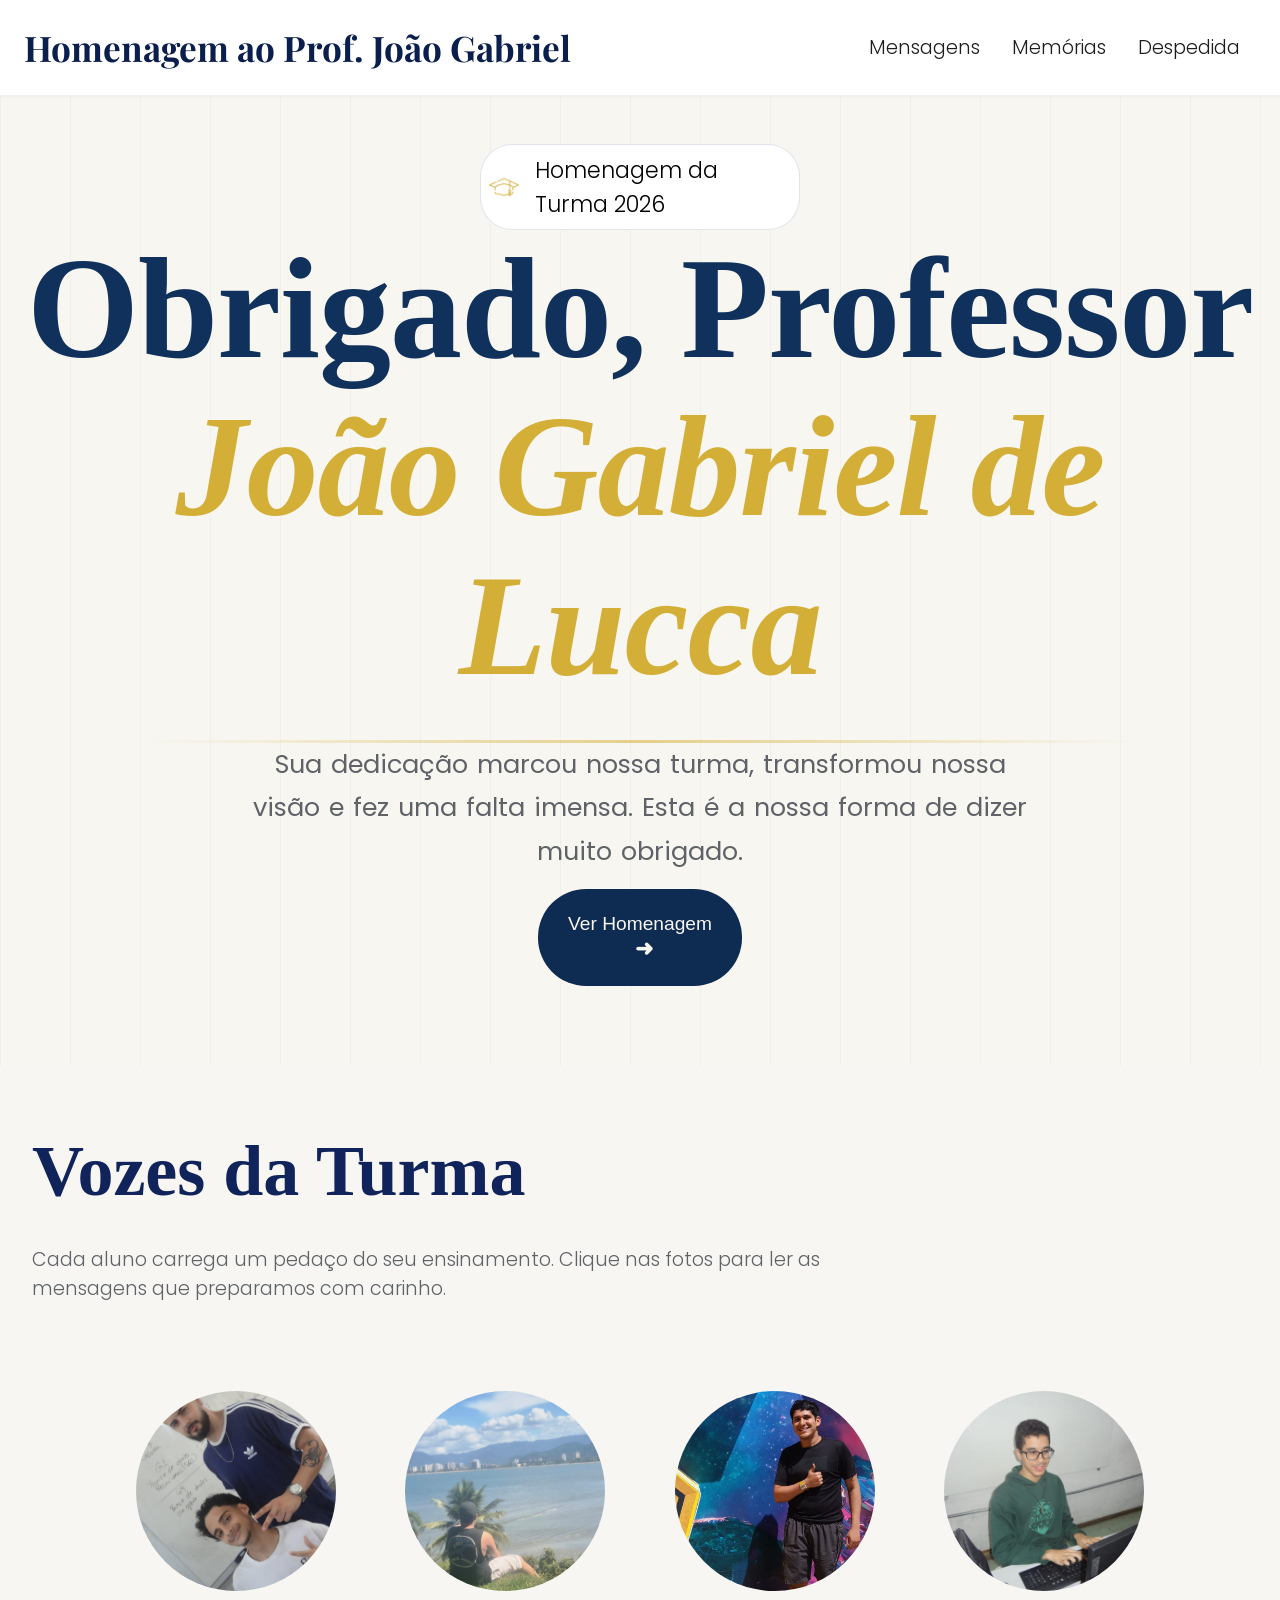
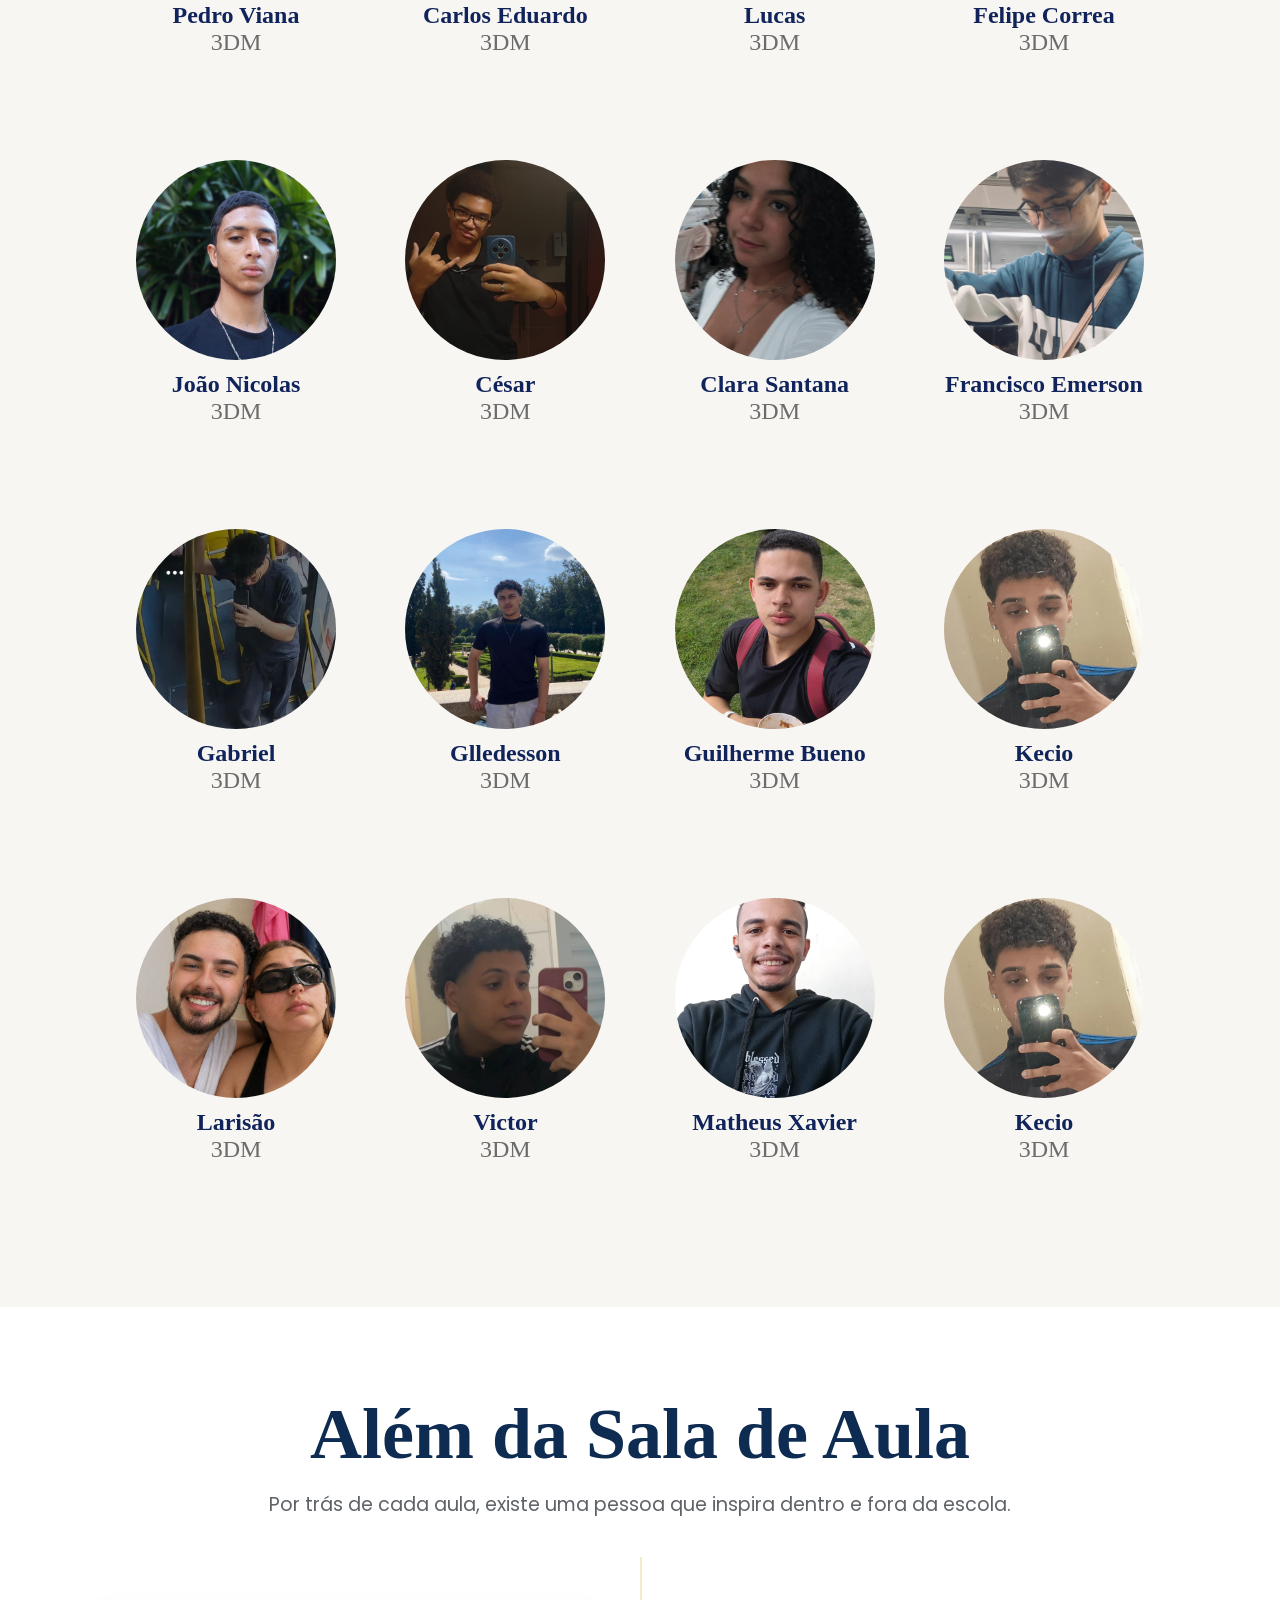
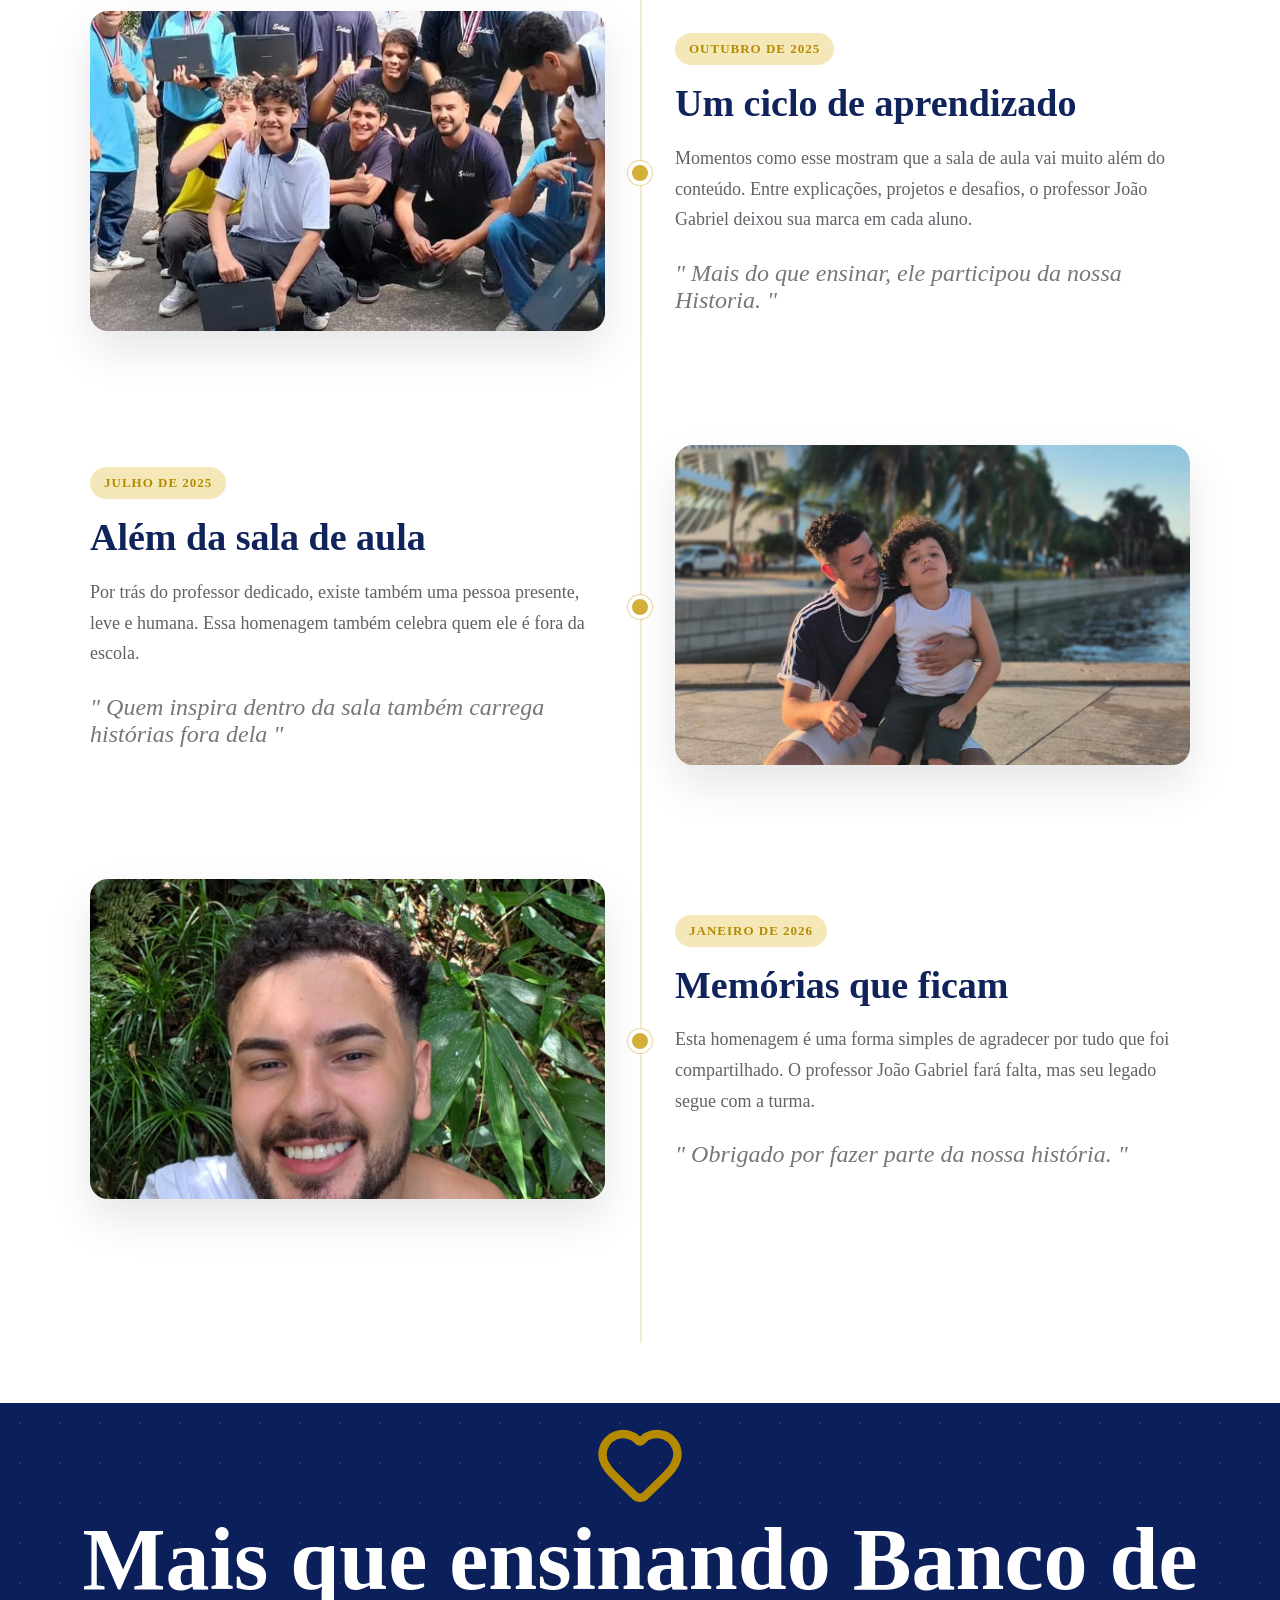
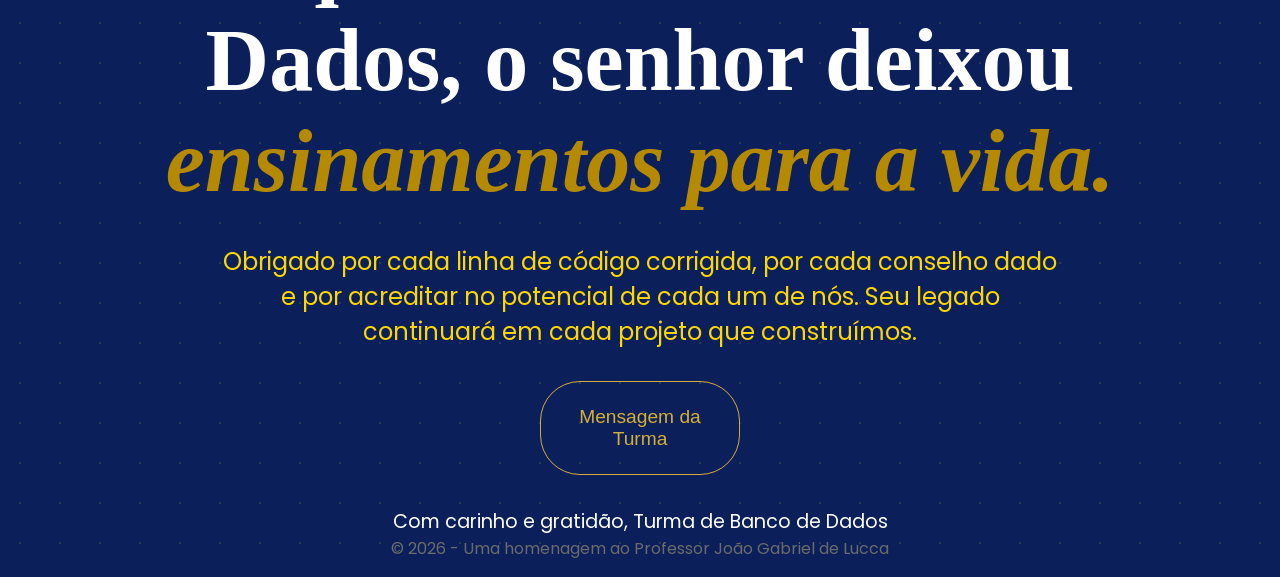
==== index.html @ 922ed7aa "move para raiz" ====
<!doctype html>
<html lang="pt-br">
  <head>
    <meta charset="UTF-8" />
    <meta name="viewport" content="width=device-width, initial-scale=1.0" />
    <title>homenagem</title>
    <head>
      <link rel="preconnect" href="https://fonts.googleapis.com" />
      <link rel="preconnect" href="https://fonts.gstatic.com" crossorigin />

      <link
        href="https://fonts.googleapis.com/css2?family=Playfair+Display:wght@400;700&family=Poppins:wght@300;400;500;700&display=swap"
        rel="stylesheet"
      />
      <link rel="icon" type="image/x-icon" href="img/Flamengo-RJ_(BRA).png" />
    </head>
    <link rel="stylesheet" href="style.css" />
  </head>
  <body>
    <header>
      <div class="flex">
        <div><h1>Homenagem ao Prof. João Gabriel</h1></div>
        <div class="as">
          <a id="btnMensagem" class="a1" href="#mensagem">Mensagens </a><a class="a2" href="#memorias">Memórias</a
          ><a class="a3" href="#despedida">Despedida</a>
        </div>
      </div>
    </header>
    <main>
      <section class="parte1">
        <div class="comeco">
          <img src="img/chapeu.png" alt="" />
          <h1>Homenagem da Turma 2026</h1>
        </div>
        <h1 class="titulo">
          Obrigado, Professor <br /><span>
            João Gabriel de <br />
            Lucca</span
          >
        </h1>
        <div class="linha"></div>
        <h2 class="subtitulo">
          Sua dedicação marcou nossa turma, transformou nossa <br />
          visão e fez uma falta imensa. Esta é a nossa forma de dizer <br />
          muito obrigado.
        </h2>
        <a class="a" href="#despedida"><button  class="btnparte1">Ver Homenagem <span>➜</span></button></a>
      </section >
      <section id="mensagem" class="parte2">
        <h1  class="titulo2">Vozes da Turma</h1>
        <p class="subtitulo2">
          Cada aluno carrega um pedaço do seu ensinamento. Clique nas fotos para
          ler as <br />
          mensagens que preparamos com carinho.
        </p>
        <div id="pessoas">
          <div  class="alunos">
            <div class="aluno">
              <button data-action="pessoa1" id="btn1" class="btn1"><img src="img/pedro viana.jpg" alt="" /></button>
              <h1>Pedro Viana</h1>
              <p>3DM</p>
            </div>
            <div class="aluno">
              <button data-action="pessoa2" class="btn2"><img src="img/carlos.jpg" alt="" /></button>
              <h1>Carlos Eduardo</h1>
              <p>3DM</p>
            </div>
            <div class="aluno">
              <button data-action="pessoa3" class="btn3"><img src="img/lucas.jpg" alt="" /></button>
              <h1>Lucas</h1>
              <p>3DM</p>
            </div>
            <div class="aluno">
              <button data-action="pessoa4" class="btn4"><img src="img/Felipe .jpg" alt="" /></button>
              <h1>Felipe Correa</h1>
              <p>3DM</p>
            </div>
          </div>
          <div class="alunos">
            <div class="aluno">
              <button data-action="pessoa5" class="btn1"><img src="img/João nicolas.jpg" alt="" /></button>
              <h1>João Nicolas</h1>
              <p>3DM</p>
            </div>
            <div class="aluno">
              <button data-action="pessoa6" class="btn2"><img src="img/Cezar.jpg" alt="" /></button>
              <h1>César</h1>
              <p>3DM</p>
            </div>
            <div class="aluno">
              <button data-action="pessoa7" class="btn3"><img src="img/clara .jpg" alt="" /></button>
              <h1>Clara Santana</h1>
              <p>3DM</p>
            </div>
            <div class="aluno">
              <button data-action="pessoa8" class="btn4"><img src="img/Emerson (2).jpg" alt="" /></button>
              <h1>Francisco Emerson</h1>
              <p>3DM</p>
            </div>
          </div>
          <div class="alunos">
            <div class="aluno">
              <button data-action="pessoa9" class="btn1"><img src="img/Gabriel .jpg" alt="" /></button>
              <h1>Gabriel</h1>
              <p>3DM</p>
            </div>
            <div class="aluno">
              <button data-action="pessoa10" class="btn2"><img src="img/glledesson.jpg" alt="" /></button>
              <h1>Glledesson</h1>
              <p>3DM</p>
            </div>
            <div class="aluno">
              <button data-action="pessoa11" class="btn3"><img src="img/gui.jpg" alt="" /></button>
              <h1>Guilherme Bueno</h1>
              <p>3DM</p>
            </div>
            <div class="aluno">
              <button data-action="pessoa12" class="btn4"><img src="img/kecio.jpg" alt="" /></button>
              <h1>Kecio</h1>
              <p>3DM</p>
            </div>
          </div>
          <div class="alunos">
            <div class="aluno">
              <button data-action="pessoa13" class="btn1"><img src="img/larisão .jpg" alt="" /></button>
              <h1>Larisão</h1>
              <p>3DM</p>
            </div>
            <div class="aluno">
              <button data-action="pessoa14" class="btn2"><img src="img/Victor hugo.jpg" alt="" /></button>
              <h1>Victor</h1>
              <p>3DM</p>
            </div>
            <div class="aluno">
              <button data-action="pessoa15" class="btn3"><img src="img/xavier.jpg" alt="" /></button>
              <h1>Matheus Xavier</h1>
              <p>3DM</p>
            </div>
            <div class="aluno">
              <button data-action="pessoa16" class="btn4"><img src="img/kecio.jpg" alt="" /></button>
              <h1>Kecio</h1>
              <p>3DM</p>
            </div>
          </div>
        </div>
          
      </section>
      <section class="parte3">
        <h1 id="memorias" class="titulo3">Além da Sala de Aula</h1>
        <h2 class="subtitulo3">
          Por trás de cada aula, existe uma pessoa que inspira dentro e fora da
          escola.
        </h2>
        <div class="tempo">
          <div><img src="img/j1.jpg" alt="" /></div>
          <div>
            <p class="t1">OUTUBRO DE 2025</p>
            <h1 class="t2">Um ciclo de aprendizado</h1>
            <h2 class="t3">
              Momentos como esse mostram que a sala de aula vai muito além do conteúdo. Entre explicações, projetos e desafios, o professor João Gabriel deixou sua marca em cada aluno.
            </h2>
            <h3 class="t4">
              " Mais do que ensinar, ele participou da nossa Historia. "
            </h3>
          </div>
        </div>
        <div class="tempo">
          <div>
            <p class="t1">JULHO DE 2025</p>
            <h1 class="t2">Além da sala de aula</h1>
            <h2 class="t3">
              Por trás do professor dedicado, existe também uma pessoa presente, leve e humana. Essa homenagem também celebra quem ele é fora da escola.
            </h2>
            <h3 class="t4">
              " Quem inspira dentro da sala também carrega histórias fora dela "
            </h3>
          </div>
          <div><img src="img/j5.jpg" alt="" /></div>
        </div>
        <div class="tempo">
          <div><img src="img/j3.jpg" alt="" /></div>
          <div>
            <p class="t1">JANEIRO DE 2026</p>
            <h1 class="t2">Memórias que ficam</h1>
            <h2 class="t3">
              Esta homenagem é uma forma simples de agradecer por tudo que foi compartilhado. O professor João Gabriel fará falta, mas seu legado segue com a turma.
            </h2>
            <h3 class="t4">
              " Obrigado por fazer parte da nossa história. "
            </h3>
          </div>
        </div>
      </section>
      <section id="despedida" class="parte4">
        <svg xmlns="http://www.w3.org/2000/svg" width="90px" height="90px" viewBox="0 0 24 24" fill="none" stroke="#b58a00" stroke-width="2.25" stroke-linecap="round" stroke-linejoin="round" class="coração"><path d="M2 9.5a5.5 5.5 0 0 1 9.591-3.676.56.56 0 0 0 .818 0A5.49 5.49 0 0 1 22 9.5c0 2.29-1.5 4-3 5.5l-5.492 5.313a2 2 0 0 1-3 .019L5 15c-1.5-1.5-3-3.2-3-5.5"/></svg>
        <h1 class="titulo4">
          Mais que ensinando Banco de <br> Dados, o senhor deixou <br>
          <span>ensinamentos para a vida.</span>
        </h1>
        <h2 class="subtitulo4">
          Obrigado por cada linha de código corrigida, por cada conselho dado <br> e
          por acreditar no potencial de cada um de nós. Seu legado <br> continuará em
          cada projeto que construímos.
        </h2>
        <button class="btnfim" onclick="mostrarMensagem()">Mensagem da Turma</button>
        <p class="pu">Com carinho e gratidão, Turma de Banco de Dados</p>
        <p class="pd">© 2026 - Uma homenagem ao Professor João Gabriel de Lucca</p>

      </section>
    </main>

    <div id="modal-overlay" class="modal-hidden">
      <div id="modal-content">
        <div>
        <img id="imgAluno" src="" alt="">
        </div>
        <div>
        <button id="btn-fechar">X</button>
        <h2 id="modal-nome" class="nomeal">Nome do Aluno</h2>
        <p id="modal-desc" class="descriçãoal">Descrição do aluno aparece aqui...</p>
        </div>
      </div>
    </div>
    <div class="conteinerMensagem modal-hidden" id="conteinerMensagem">
      <div class="mensagemImg">
        <img class="professoresT" src="img/professores.jpg" alt="">
      </div>
      <div id="terminal" class="terminal">
        <button id="btnFecharT">X</button>
        <p id="textoTerminal"></p>
      </div>
    </div>
    <script src="script.js"></script>
  </body>
</html>
---- style.css ----
html {
  scroll-behavior: smooth;
}

* {
  padding: 0;
  margin: 0;
  box-sizing: border-box;
}

#mensagem {
  scroll-margin-top: 50px;
}
#memorias {
  scroll-margin-top: 125px;
}
#despedida {
  scroll-margin-top: 90px;
}
.flex {
  display: flex;
  justify-content: space-between;
  padding: 1.5rem;
  background: #fff;
  border-bottom: 1px solid rgba(0, 0, 0, 0.05);
  box-shadow: 0 1px 3px rgba(0, 0, 0, 0.03);
  position: fixed;
  width: 100%;
  z-index: 1000;
}
main {
  padding-top: 5rem;
}
.flex h1 {
  font-size: 2.2rem;
  font-family: "Playfair Display", serif;
  color: #0b1f4d;
  font-weight: 700;
}
.flex a {
  text-decoration: none;
  font-size: 1.2rem;
  font-family: "Poppins", sans-serif;
  margin: auto 1rem;
  color: #1c1c1c;
  font-weight: 350;
  transition: all 0.3s ease-in-out;
}
.as {
  display: flex;
}
.a1,
.a2,
.a3 {
  transition: all 0.2s ease-in-out;
}
.a1:hover,
.a2:hover,
.a3:hover {
  color: #d4af37;
}
.comeco {
  width: 25%;
  display: flex;
  border: 1px solid rgba(16, 35, 91, 0.12);
  border-radius: 2rem;
  justify-content: center;
  align-items: center;
  gap: 1rem;
  padding: 0.5rem;
  margin: auto;
  background-color: #fff;
}
.comeco h1 {
  font-family: "Poppins", sans-serif;
  font-weight: 300;
  font-size: 1.4rem;
}
.comeco img {
  height: 30px;
}
.titulo {
  font-size: 9rem;
  text-align: center;
  color: #10315b;
  font-weight: 700;
  line-height: 1.1;
  letter-spacing: -1px;
}
.titulo span {
  font-style: italic;
  color: #d4af37;
}
.linha {
  width: 78%;
  height: 2.5px;
  background: linear-gradient(
    to right,
    transparent,
    rgba(212, 175, 55, 0.55),
    transparent
  );
  margin: 35px auto 0 auto;
}
.parte1 {
  padding: 4rem 0;
  background-color: #f8f6f1;
  background-image: repeating-linear-gradient(
    to right,
    rgba(16, 35, 91, 0.03) 0px,
    rgba(16, 35, 91, 0.03) 1px,
    transparent 1px,
    transparent 70px
  );
}
.subtitulo {
  text-align: center;
  font-family: "Poppins", sans-serif;
  color: #5f6368;
  font-size: 1.6rem;
  line-height: 1.7;
  word-spacing: 2px;
  font-weight: 400;
}
.btnparte1 {
  display: block;
  margin: 1rem auto;
  padding: 1.5rem;
  width: 16%;

  background: #0e2b51;
  color: #f8f6f1;
  font-size: 1.2rem;

  border: none;
  border-radius: 3rem;
  cursor: pointer;

  position: relative;
  overflow: hidden;

  transition: color 0.35s ease;
  z-index: 1;
}

.btnparte1::before {
  content: "";
  position: absolute;
  left: 0;
  bottom: 0;
  width: 100%;
  height: 0%;
  background: #d4af37;
  transition: height 0.35s ease;
  z-index: -1;
}
.btnparte1 span {
  display: inline-block;
  margin-left: 8px;
  font-size: 1.4rem;
  font-weight: 900;
  transition: transform 0.35s ease;
}
.btnparte1:hover::before {
  height: 100%;
}

.btnparte1:hover {
  color: #0b1f4d;
}

.btnparte1:hover span {
  transform: translateX(6px);
}
.parte2 {
  padding: 4rem 2rem;
  background-color: #f7f6f2;
}
.titulo2 {
  font-size: 4.5rem;
  color: #10235b;
}
.subtitulo2 {
  font-family: "Poppins", sans-serif;
  color: #5f6368;
  font-size: 1.2rem;
  margin: 2rem 0;
  font-weight: 300;
}
.alunos {
  justify-content: space-between;
  display: flex;
  margin: 4rem 2rem;
  padding: 1rem 4rem;
}
.btn1,
.btn2,
.btn3,
.btn4 {
  padding: 0.5rem;
  cursor: pointer;
  border: none;
  background-color: transparent;
  transition: all 0.3s ease-in-out;
  border-radius: 50%;
}
.alunos img {
  width: 200px;
  height: 200px;
  border-radius: 50%;
  object-fit: cover;
  transition: all 0.3s ease-in-out;
}
.aluno h1 {
  color: #10235b;
  text-align: center;
}
.aluno p {
  color: #6b6b6b;
  font-size: 1.5rem;
  text-align: center;
}
.btn1:hover img,
.btn2:hover img,
.btn3:hover img,
.btn4:hover img {
  border: #d4af37 4px solid;
  transform: rotate(15deg) scale(1.05);
}
.parte3 {
  padding: 90px 40px;
  background: #fff;
}

.titulo3 {
  text-align: center;
  font-size: 4.5rem;
  line-height: 1.05;
  color: #0e2b51;
}
.subtitulo3 {
  font-family: "Poppins", sans-serif;
  text-align: center;
  color: #5f6368;
  font-size: 1.2rem;
  font-weight: 400;
  line-height: 1.7;
  white-space: 2px;
  margin: 1rem 0rem 6rem 0;
}

.subtitulo3 {
  margin-bottom: 90px;
}

.tempo {
  max-width: 1100px;
  margin: 0 auto 110px;
  display: grid;
  grid-template-columns: 1fr 1fr;
  gap: 70px;
  align-items: center;
  position: relative;
}

.tempo::before {
  content: "";
  position: absolute;
  left: 50%;
  top: 50%;
  transform: translate(-50%, -50%);
  width: 16px;
  height: 16px;
  background: #d4af37;
  border: 4px solid #fff;
  border-radius: 50%;
  box-shadow: 0 0 0 1px rgba(212, 175, 55, 0.5);
}

.parte3 {
  position: relative;
}

.parte3::before {
  content: "";
  position: absolute;
  top: 250px;
  bottom: 60px;
  left: 50%;
  width: 2px;
  background: rgba(212, 175, 55, 0.25);
}

.tempo img {
  width: 100%;
  height: 320px;
  object-fit: cover;
  border-radius: 18px;
  box-shadow: 0 20px 45px rgba(0, 0, 0, 0.1);
}

.t1 {
  display: inline-block;
  padding: 8px 14px;
  border-radius: 999px;
  background: #f5e8b8;
  color: #b58a00;
  font-size: 13px;
  letter-spacing: 1px;
  font-weight: 700;
}

.t2 {
  color: #10235b;
  font-size: 38px;
  line-height: 1.1;
  margin: 18px 0;
}

.t3 {
  color: #5f6368;
  font-size: 18px;
  line-height: 1.7;
  font-weight: 400;
}

.t4 {
  color: #777;
  font-size: 24px;
  font-style: italic;
  font-weight: 400;
  margin-top: 25px;
}
.coração {
  display: block;
  margin: auto;
  background: none;
  background-color: transparent;
}
.titulo4 {
  text-align: center;
  font-size: 5.5rem;
  color: white;
  margin-bottom: 2rem;
}
.titulo4 span {
  color: #b58a00;
  font-style: italic;
}
.subtitulo4 {
  font-family: "Poppins", sans-serif;
  text-align: center;
  font-weight: 400;
  color:#FFD700;
}
#modal-overlay {
  position: fixed;
  top: 0;
  left: 0;
  width: 100%;
  height: 100%;
  background: rgba(0, 0, 0, 0.7);
  display: flex;
  justify-content: center;
  align-items: center;
  z-index: 1000;
}
#modal-content {
  background: white;
  border-radius: 30px;
  width: 75%;
  height: 55%;
  animation: surgir 0.5s ease;
  display: flex;
  position: relative;
}
@keyframes surgir {
  from {
    opacity: 0;
    transform: scale(0.8);
  }
  to {
    opacity: 1;
    transform: scale(1);
  }
}
.modal-hidden {
  display: none !important;
}
.a {
  text-decoration: none;
}

#imgAluno {
  border-radius: 1rem 0rem 0rem 1rem;

  height: 100%;
}

.nomeal {
  font-size: 2rem;
  margin: 1rem 3rem;
  text-align: center;
  font-family: "Playfair Display", serif;
  color: #0b0b3b;
}
.descriçãoal {
  line-height: 1.7;
  letter-spacing: 0.2px;
  font-family: "Poppins", sans-serif;
  text-align: center;
  margin: 0 1rem;
  font-size: 1rem;
  color: #1f1f1f;
}
#btn-fechar {
  background: transparent;
  border: none;
  font-size: 30px;

  position: absolute;
  color: black;
  top: 10px;
  right: 15px;
  cursor: pointer;
}

.conteinerMensagem {
  position: fixed;
  inset: 0;
  background: rgba(0, 0, 0, 0.75);
  display: flex;
  justify-content: center;
  align-items: center;
  gap: 24px;
  z-index: 10001;
  padding: 40px;
}

.mensagemImg {
  width: 28%;
  max-width: 380px;
  height: 75vh;
  border-radius: 18px;
  overflow: hidden;
  box-shadow: 0 25px 60px rgba(0, 0, 0, 0.35);
}

.professoresT {
  width: 100%;
  height: 100%;
  object-fit: cover;
}

.terminal {
  background: #111;
  color: #00ff88;
  padding: 24px;
  width: 72%;
  margin: 25px;
  border-radius: 14px;
  font-family: "Courier New", monospace;
  text-align: left;

  min-height: 260px;
  max-height: 85vh;

  white-space: pre-wrap;
  line-height: 1.5;
  font-size: 16px;
  box-shadow: 0 0 25px rgba(0, 255, 136, 0.15);
  border: 1px solid rgba(0, 255, 136, 0.2);
  overflow: hidden;
}
#textoTerminal {
  white-space: pre;
  display: block;
}
#btnFecharT {
  position: absolute;
  top: 16px;
  right: 18px;
  background: transparent;
  color: white;
  border: none;
  font-size: 26px;
  cursor: pointer;
}
.parte4 {
  background-color: #0b1f5a;
  background-image: radial-gradient(
    rgba(212, 175, 55, 0.18) 1px,
    transparent 1px
  );
  background-size: 40px 40px;
  height: 100%;
  /* troquei height: 100vh por 100% para a despedida não ficar com espaço sobrando la embaixo se der algum problema com ela depois aqui esta o aviso */
  padding: 1rem;
}
.btnfim {
  display: block;
  margin: 2rem auto;
  width: 16%;
  padding: 1.5rem;
  font-size: 1.2rem;
  border: #d4af37 1px solid;
  border-radius: 2.5rem;
  background-color: transparent;
  color: #d4af37;
  transition: all 0.3s ease;
}
.btnfim:hover {
  color: #10315b;
  background-color: #b58a00;
}
.pu {
  text-align: center;
  font-family: "Poppins", sans-serif;
  color: white;
  font-size: 1.2rem;
}
.pd {
  font-size: 1rem;
  font-family: "Poppins", sans-serif;
  text-align: center;
  color: #6b6b6b;
}
/* Media Queries para Responsividade */

@media (max-width: 1200px) {
  .titulo {
    font-size: 7rem;
  }
  .btnparte1, .btnfim {
    width: 25%;
  }
  .comeco {
    width: 40%;
  }
}

@media (max-width: 992px) {
  .flex {
    flex-direction: column;
    align-items: center;
    gap: 1rem;
    padding: 1rem;
  }
  .flex h1 {
    font-size: 1.8rem;
    text-align: center;
  }
  main {
    padding-top: 8rem;
  }
  .titulo {
    font-size: 5rem;
  }
  .subtitulo {
    font-size: 1.3rem;
    padding: 0 1rem;
  }
  .subtitulo br {
    display: none;
  }
  .btnparte1, .btnfim {
    width: 40%;
  }
  .alunos {
    flex-wrap: wrap;
    justify-content: center;
    gap: 2rem;
    padding: 1rem;
  }
  .aluno {
    width: 45%;
  }
  .tempo {
    grid-template-columns: 1fr;
    gap: 30px;
    text-align: center;
  }
  .tempo:nth-child(even) {
    direction: ltr;
  }
  .parte3::before, .tempo::before {
    display: none;
  }
  .titulo4 {
    font-size: 3.5rem;
  }
  .titulo4 br, .subtitulo4 br {
    display: none;
  }
  #modal-content {
    flex-direction: column;
    width: 90%;
    height: auto;
    max-height: 90vh;
    overflow-y: auto;
  }
  #imgAluno {
    width: 100%;
    height: 250px;
    border-radius: 1rem 1rem 0 0;
  }
  .conteinerMensagem {
    flex-direction: column;
    padding: 10px;
    overflow-y: auto;
  }
  .mensagemImg {
    width: 100%;
    height: auto;
    max-height: 300px;
    flex-shrink: 0;
  }
  .professoresT {
    width: 100%;
    height: 100%;
    object-fit: contain;
    background: #000;
  }
  .terminal {
    width: 100%;
    margin: 10px 0;
    min-height: auto;
    height: auto;
    font-size: 13px;
    padding: 15px;
    flex-grow: 0;
    white-space: pre-wrap;
    word-break: break-word;
    overflow: visible;
  }
  #textoTerminal {
    white-space: pre-wrap;
    word-break: break-word;
  }
}

@media (max-width: 600px) {
 .btnfim{
      display: none;
   }
   
  .titulo {
    font-size: 3.5rem;
  }
  .comeco {
    width: 90%;
    margin-bottom: 1rem;
  }
  .comeco h1 {
    font-size: 1.1rem;
  }
  .titulo2, .titulo3 {
    font-size: 3rem;
  }
  .aluno {
    width: 100%;
  }
  .btnparte1, .btnfim {
    width: 70%;
  }
  .subtitulo4 {
    font-size: 1.2rem;
   
  }
  #modal-content{
    display: flex !important;
    flex-direction: column !important;
    width: 90vw !important;
    max-width: 330px !important;
    height: auto !important;
    max-height: 85vh !important;
    overflow-y: auto !important;
    border-radius: 18px !important;
  }

  #imgAluno{
    width: 100% !important;
    height: 220px !important;
    object-fit: cover !important;
    object-position: center top !important;
    border-radius: 18px 18px 0 0 !important;
    display: block !important;
  }

  #modal-nome,
  #modal-desc{
    text-align: center !important;
  }
  .titulo4 {
    font-size: 2.5rem;
  }
  .as a {
    font-size: 1rem;
    margin: 0 0.5rem;
  }
}
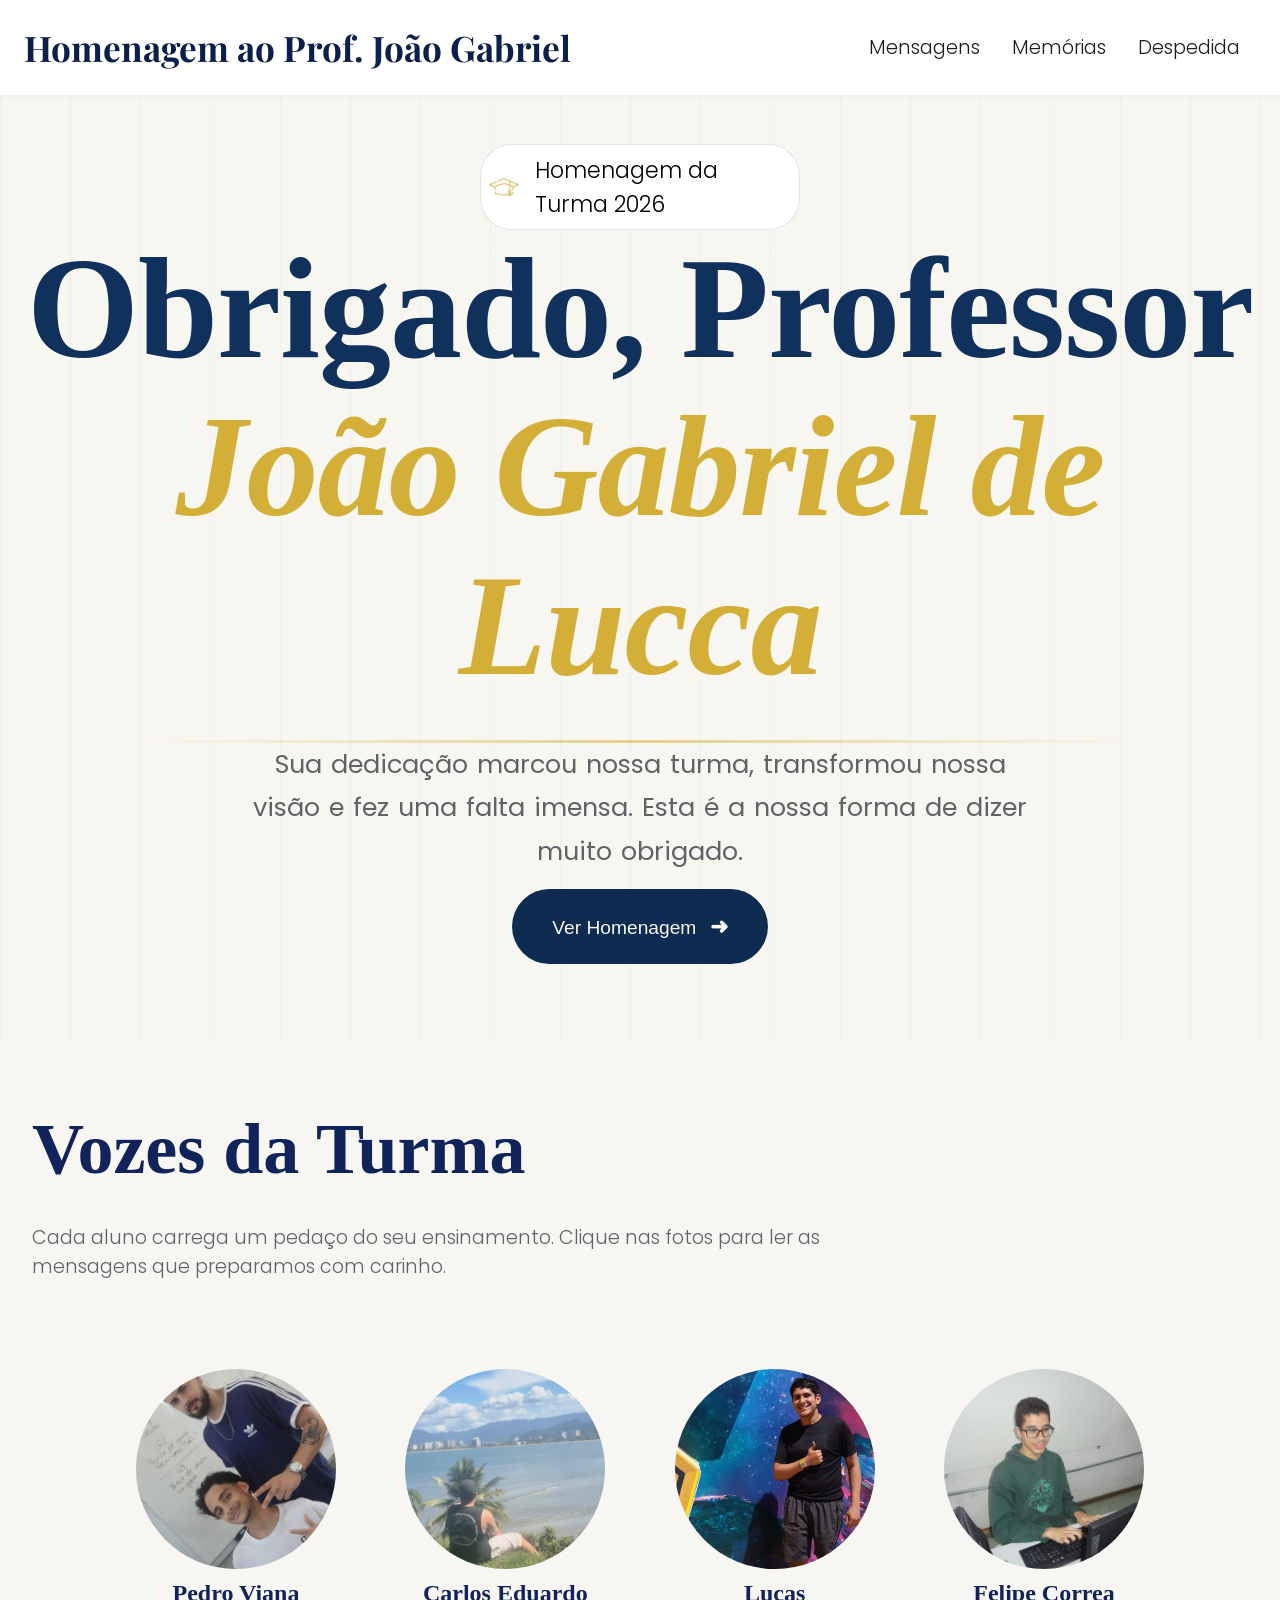
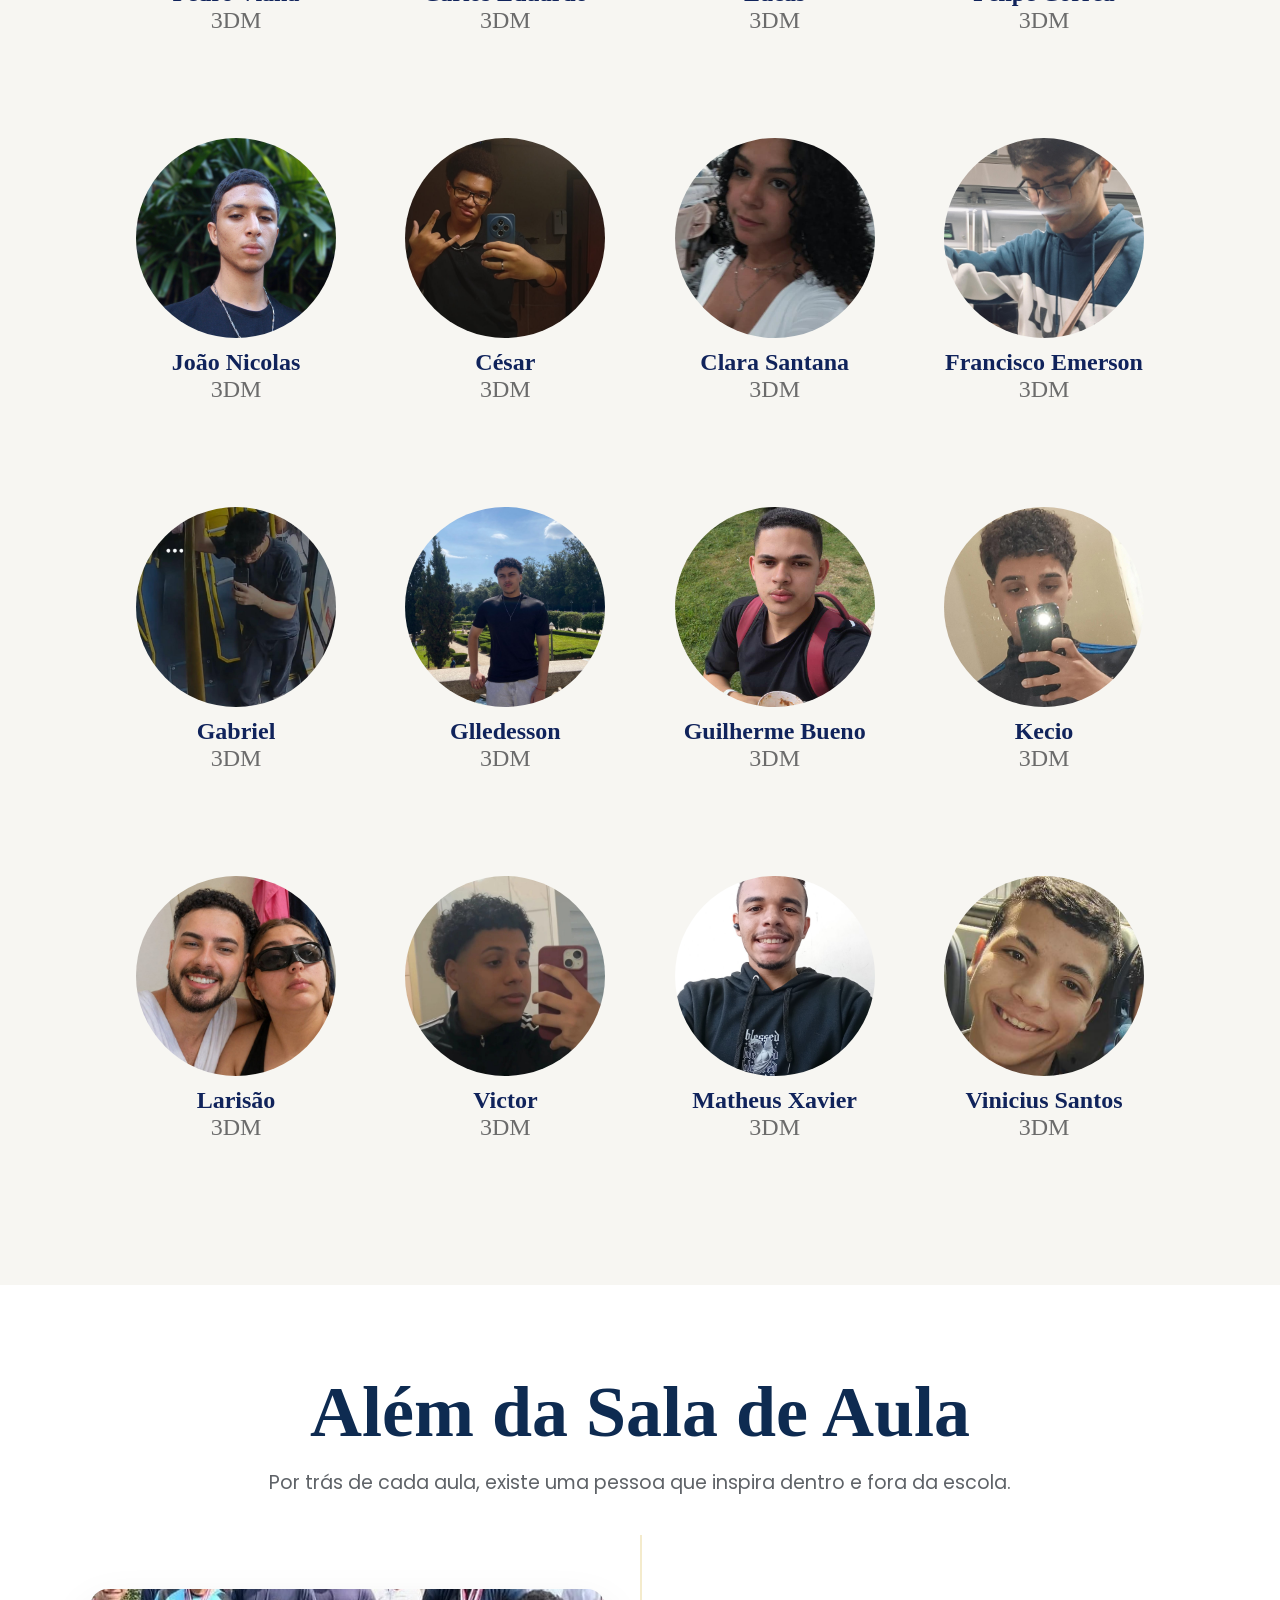
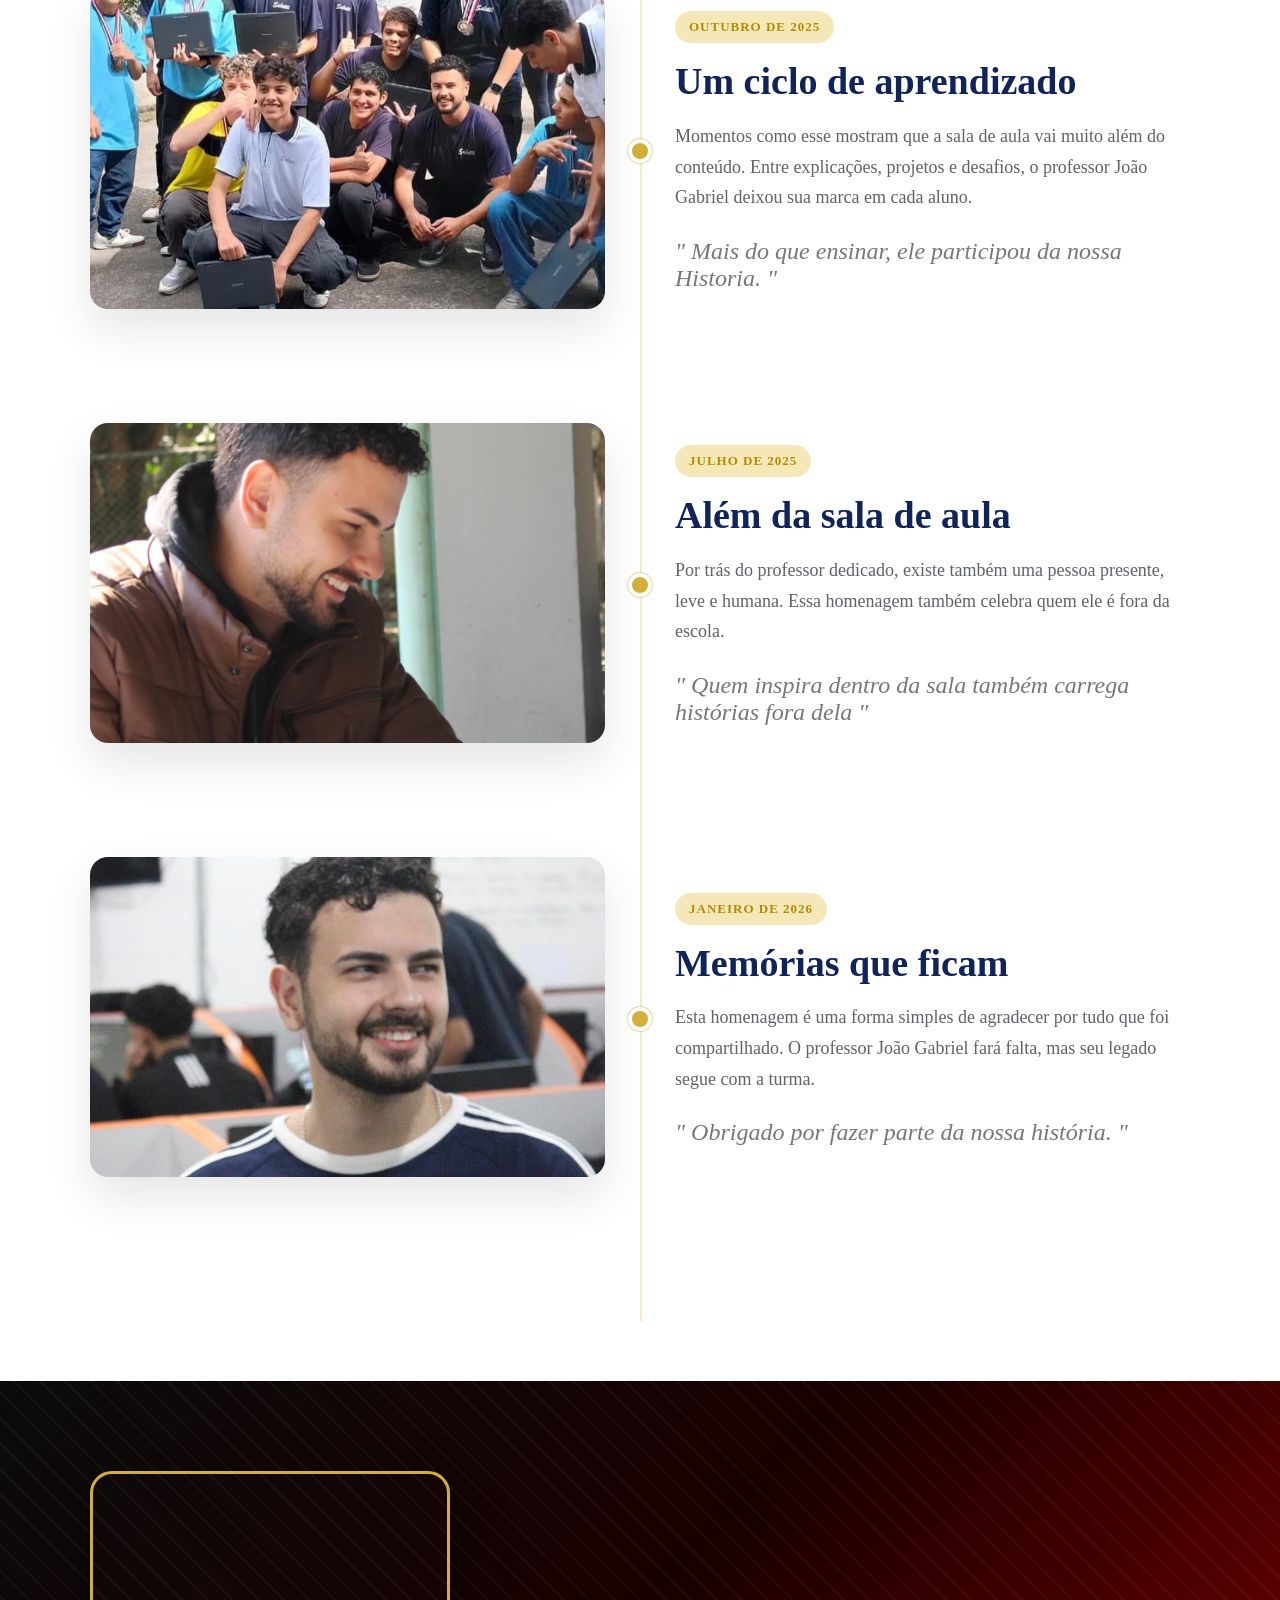
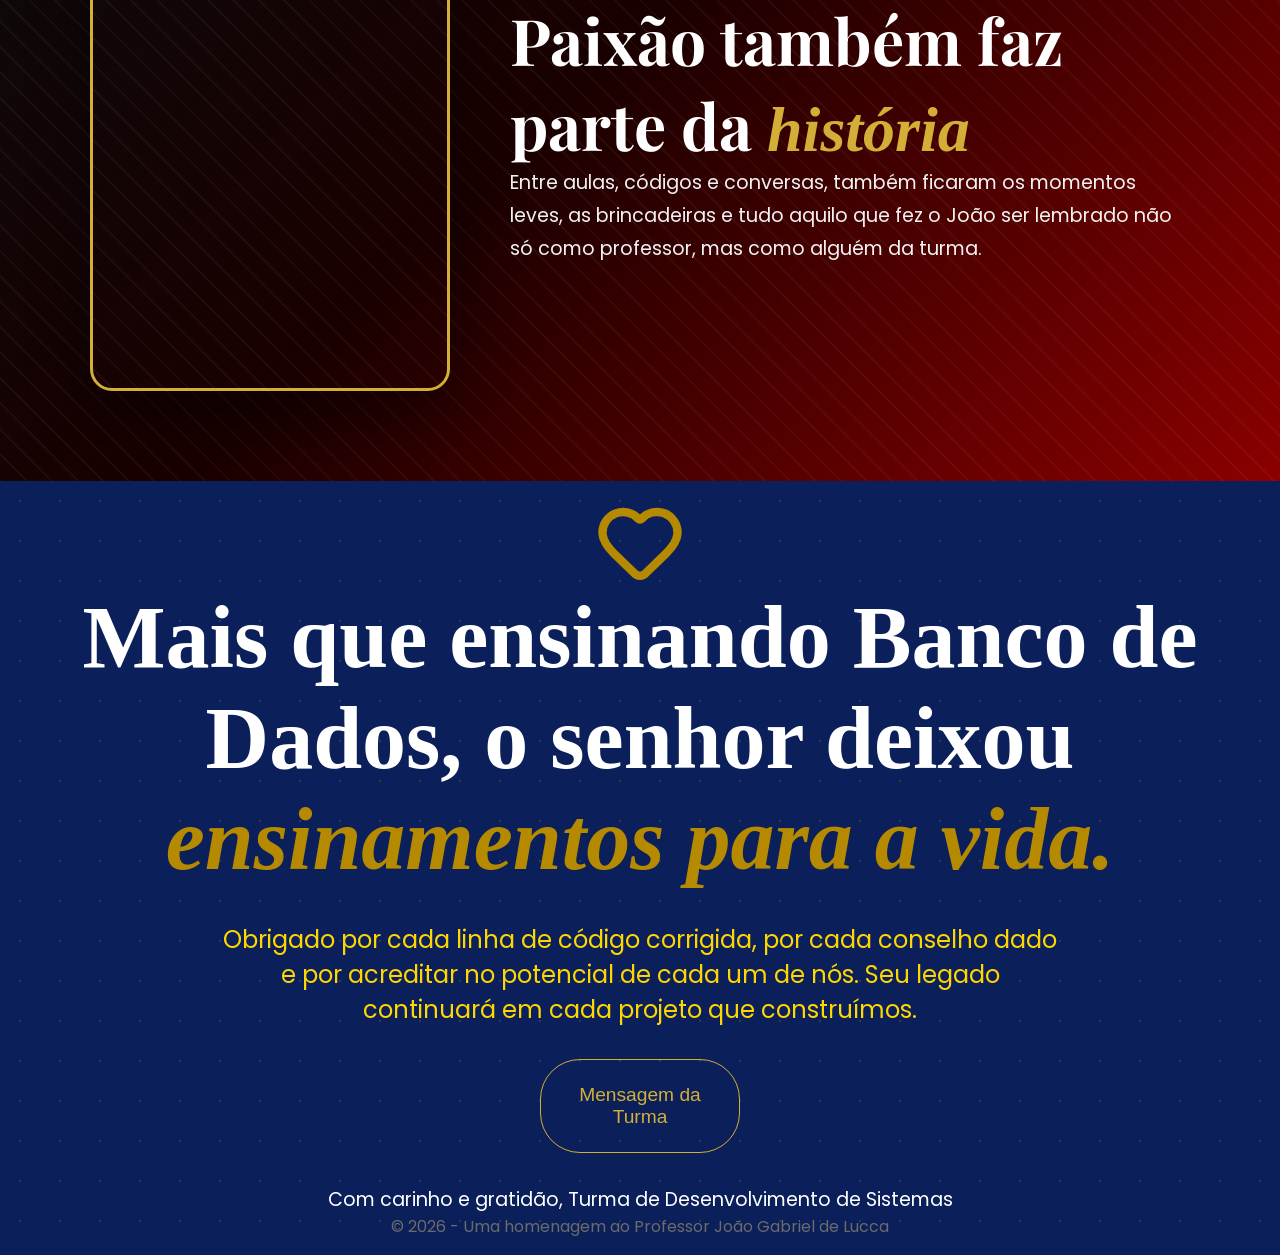
==== commit bd655f39: "atualizei e adicionei uma secão nova" ====
--- a/index.html
+++ b/index.html
@@ -21,7 +21,8 @@
       <div class="flex">
         <div><h1>Homenagem ao Prof. João Gabriel</h1></div>
         <div class="as">
-          <a id="btnMensagem" class="a1" href="#mensagem">Mensagens </a><a class="a2" href="#memorias">Memórias</a
+          <a id="btnMensagem" class="a1" href="#mensagem">Mensagens </a
+          ><a class="a2" href="#memorias">Memórias</a
           ><a class="a3" href="#despedida">Despedida</a>
         </div>
       </div>
@@ -44,106 +45,139 @@
           visão e fez uma falta imensa. Esta é a nossa forma de dizer <br />
           muito obrigado.
         </h2>
-        <a class="a" href="#despedida"><button  class="btnparte1">Ver Homenagem <span>➜</span></button></a>
-      </section >
+        <a class="a" href="#despedida"
+          ><button class="btnparte1">Ver Homenagem <span>➜</span></button></a
+        >
+      </section>
       <section id="mensagem" class="parte2">
-        <h1  class="titulo2">Vozes da Turma</h1>
+        <h1 class="titulo2">Vozes da Turma</h1>
         <p class="subtitulo2">
           Cada aluno carrega um pedaço do seu ensinamento. Clique nas fotos para
           ler as <br />
           mensagens que preparamos com carinho.
         </p>
         <div id="pessoas">
-          <div  class="alunos">
-            <div class="aluno">
-              <button data-action="pessoa1" id="btn1" class="btn1"><img src="img/pedro viana.jpg" alt="" /></button>
+          <div class="alunos">
+            <div class="aluno">
+              <button data-action="pessoa1" id="btn1" class="btn1">
+                <img src="img/pedro viana.jpg" alt="" />
+              </button>
               <h1>Pedro Viana</h1>
               <p>3DM</p>
             </div>
             <div class="aluno">
-              <button data-action="pessoa2" class="btn2"><img src="img/carlos.jpg" alt="" /></button>
+              <button data-action="pessoa2" class="btn2">
+                <img src="img/carlos.jpg" alt="" />
+              </button>
               <h1>Carlos Eduardo</h1>
               <p>3DM</p>
             </div>
             <div class="aluno">
-              <button data-action="pessoa3" class="btn3"><img src="img/lucas.jpg" alt="" /></button>
+              <button data-action="pessoa3" class="btn3">
+                <img src="img/lucas.jpg" alt="" />
+              </button>
               <h1>Lucas</h1>
               <p>3DM</p>
             </div>
             <div class="aluno">
-              <button data-action="pessoa4" class="btn4"><img src="img/Felipe .jpg" alt="" /></button>
+              <button data-action="pessoa4" class="btn4">
+                <img src="img/Felipe .jpg" alt="" />
+              </button>
               <h1>Felipe Correa</h1>
               <p>3DM</p>
             </div>
           </div>
           <div class="alunos">
             <div class="aluno">
-              <button data-action="pessoa5" class="btn1"><img src="img/João nicolas.jpg" alt="" /></button>
+              <button data-action="pessoa5" class="btn1">
+                <img src="img/João nicolas.jpg" alt="" />
+              </button>
               <h1>João Nicolas</h1>
               <p>3DM</p>
             </div>
             <div class="aluno">
-              <button data-action="pessoa6" class="btn2"><img src="img/Cezar.jpg" alt="" /></button>
+              <button data-action="pessoa6" class="btn2">
+                <img src="img/Cezar.jpg" alt="" />
+              </button>
               <h1>César</h1>
               <p>3DM</p>
             </div>
             <div class="aluno">
-              <button data-action="pessoa7" class="btn3"><img src="img/clara .jpg" alt="" /></button>
+              <button data-action="pessoa7" class="btn3">
+                <img src="img/clara .jpg" alt="" />
+              </button>
               <h1>Clara Santana</h1>
               <p>3DM</p>
             </div>
             <div class="aluno">
-              <button data-action="pessoa8" class="btn4"><img src="img/Emerson (2).jpg" alt="" /></button>
+              <button data-action="pessoa8" class="btn4">
+                <img src="img/Emerson (2).jpg" alt="" />
+              </button>
               <h1>Francisco Emerson</h1>
               <p>3DM</p>
             </div>
           </div>
           <div class="alunos">
             <div class="aluno">
-              <button data-action="pessoa9" class="btn1"><img src="img/Gabriel .jpg" alt="" /></button>
+              <button data-action="pessoa9" class="btn1">
+                <img src="img/Gabriel .jpg" alt="" />
+              </button>
               <h1>Gabriel</h1>
               <p>3DM</p>
             </div>
             <div class="aluno">
-              <button data-action="pessoa10" class="btn2"><img src="img/glledesson.jpg" alt="" /></button>
+              <button data-action="pessoa10" class="btn2">
+                <img src="img/glledesson.jpg" alt="" />
+              </button>
               <h1>Glledesson</h1>
               <p>3DM</p>
             </div>
             <div class="aluno">
-              <button data-action="pessoa11" class="btn3"><img src="img/gui.jpg" alt="" /></button>
+              <button data-action="pessoa11" class="btn3">
+                <img src="img/gui.jpg" alt="" />
+              </button>
               <h1>Guilherme Bueno</h1>
               <p>3DM</p>
             </div>
             <div class="aluno">
-              <button data-action="pessoa12" class="btn4"><img src="img/kecio.jpg" alt="" /></button>
+              <button data-action="pessoa12" class="btn4">
+                <img src="img/kecio.jpg" alt="" />
+              </button>
               <h1>Kecio</h1>
               <p>3DM</p>
             </div>
           </div>
           <div class="alunos">
             <div class="aluno">
-              <button data-action="pessoa13" class="btn1"><img src="img/larisão .jpg" alt="" /></button>
+              <button data-action="pessoa13" class="btn1">
+                <img src="img/larisão .jpg" alt="" />
+              </button>
               <h1>Larisão</h1>
               <p>3DM</p>
             </div>
             <div class="aluno">
-              <button data-action="pessoa14" class="btn2"><img src="img/Victor hugo.jpg" alt="" /></button>
+              <button data-action="pessoa14" class="btn2">
+                <img src="img/Victor hugo.jpg" alt="" />
+              </button>
               <h1>Victor</h1>
               <p>3DM</p>
             </div>
             <div class="aluno">
-              <button data-action="pessoa15" class="btn3"><img src="img/xavier.jpg" alt="" /></button>
+              <button data-action="pessoa15" class="btn3">
+                <img src="img/xavier.jpg" alt="" />
+              </button>
               <h1>Matheus Xavier</h1>
               <p>3DM</p>
             </div>
             <div class="aluno">
-              <button data-action="pessoa16" class="btn4"><img src="img/kecio.jpg" alt="" /></button>
-              <h1>Kecio</h1>
-              <p>3DM</p>
-            </div>
-          </div>
-        </div>
-          
+              <button data-action="pessoa16" class="btn4">
+                <img src="img/vini3.jpeg" alt="" />
+              </button>
+              <h1>Vinicius Santos</h1>
+              <p>3DM</p>
+            </div>
+          </div>
+        </div>
       </section>
       <section class="parte3">
         <h1 id="memorias" class="titulo3">Além da Sala de Aula</h1>
@@ -157,7 +191,9 @@
             <p class="t1">OUTUBRO DE 2025</p>
             <h1 class="t2">Um ciclo de aprendizado</h1>
             <h2 class="t3">
-              Momentos como esse mostram que a sala de aula vai muito além do conteúdo. Entre explicações, projetos e desafios, o professor João Gabriel deixou sua marca em cada aluno.
+              Momentos como esse mostram que a sala de aula vai muito além do
+              conteúdo. Entre explicações, projetos e desafios, o professor João
+              Gabriel deixou sua marca em cada aluno.
             </h2>
             <h3 class="t4">
               " Mais do que ensinar, ele participou da nossa Historia. "
@@ -165,65 +201,107 @@
           </div>
         </div>
         <div class="tempo">
+          <div><img src="img/João 1.jpg" alt="" /></div>
           <div>
             <p class="t1">JULHO DE 2025</p>
             <h1 class="t2">Além da sala de aula</h1>
             <h2 class="t3">
-              Por trás do professor dedicado, existe também uma pessoa presente, leve e humana. Essa homenagem também celebra quem ele é fora da escola.
+              Por trás do professor dedicado, existe também uma pessoa presente,
+              leve e humana. Essa homenagem também celebra quem ele é fora da
+              escola.
             </h2>
             <h3 class="t4">
               " Quem inspira dentro da sala também carrega histórias fora dela "
             </h3>
           </div>
-          <div><img src="img/j5.jpg" alt="" /></div>
         </div>
         <div class="tempo">
-          <div><img src="img/j3.jpg" alt="" /></div>
+          <div><img src="img/João  (3).jpg" alt="" /></div>
           <div>
             <p class="t1">JANEIRO DE 2026</p>
             <h1 class="t2">Memórias que ficam</h1>
             <h2 class="t3">
-              Esta homenagem é uma forma simples de agradecer por tudo que foi compartilhado. O professor João Gabriel fará falta, mas seu legado segue com a turma.
+              Esta homenagem é uma forma simples de agradecer por tudo que foi
+              compartilhado. O professor João Gabriel fará falta, mas seu legado
+              segue com a turma.
             </h2>
-            <h3 class="t4">
-              " Obrigado por fazer parte da nossa história. "
-            </h3>
+            <h3 class="t4">" Obrigado por fazer parte da nossa história. "</h3>
           </div>
         </div>
       </section>
+      <section class="fla-section">
+  <div class="fla-content">
+    <video autoplay muted loop playsinline class="fla-video">
+      <source src="img/Vídeo de João .mp4" type="video/mp4">
+    </video>
+
+    <div class="fla-texto">
+      <h2>Paixão também faz parte da <span>história</span></h2>
+      <p>
+        Entre aulas, códigos e conversas, também ficaram os momentos leves,
+        as brincadeiras e tudo aquilo que fez o João ser lembrado não só como
+        professor, mas como alguém da turma.
+      </p>
+    </div>
+  </div>
+</section>
       <section id="despedida" class="parte4">
-        <svg xmlns="http://www.w3.org/2000/svg" width="90px" height="90px" viewBox="0 0 24 24" fill="none" stroke="#b58a00" stroke-width="2.25" stroke-linecap="round" stroke-linejoin="round" class="coração"><path d="M2 9.5a5.5 5.5 0 0 1 9.591-3.676.56.56 0 0 0 .818 0A5.49 5.49 0 0 1 22 9.5c0 2.29-1.5 4-3 5.5l-5.492 5.313a2 2 0 0 1-3 .019L5 15c-1.5-1.5-3-3.2-3-5.5"/></svg>
+        <svg
+          xmlns="http://www.w3.org/2000/svg"
+          width="90px"
+          height="90px"
+          viewBox="0 0 24 24"
+          fill="none"
+          stroke="#b58a00"
+          stroke-width="2.25"
+          stroke-linecap="round"
+          stroke-linejoin="round"
+          class="coração"
+        >
+          <path
+            d="M2 9.5a5.5 5.5 0 0 1 9.591-3.676.56.56 0 0 0 .818 0A5.49 5.49 0 0 1 22 9.5c0 2.29-1.5 4-3 5.5l-5.492 5.313a2 2 0 0 1-3 .019L5 15c-1.5-1.5-3-3.2-3-5.5"
+          />
+        </svg>
         <h1 class="titulo4">
-          Mais que ensinando Banco de <br> Dados, o senhor deixou <br>
+          Mais que ensinando Banco de <br />
+          Dados, o senhor deixou <br />
           <span>ensinamentos para a vida.</span>
         </h1>
         <h2 class="subtitulo4">
-          Obrigado por cada linha de código corrigida, por cada conselho dado <br> e
-          por acreditar no potencial de cada um de nós. Seu legado <br> continuará em
-          cada projeto que construímos.
+          Obrigado por cada linha de código corrigida, por cada conselho dado
+          <br />
+          e por acreditar no potencial de cada um de nós. Seu legado <br />
+          continuará em cada projeto que construímos.
         </h2>
-        <button class="btnfim" onclick="mostrarMensagem()">Mensagem da Turma</button>
-        <p class="pu">Com carinho e gratidão, Turma de Banco de Dados</p>
-        <p class="pd">© 2026 - Uma homenagem ao Professor João Gabriel de Lucca</p>
-
+        <button class="btnfim" onclick="mostrarMensagem()">
+          Mensagem da Turma
+        </button>
+        <p class="pu">
+          Com carinho e gratidão, Turma de Desenvolvimento de Sistemas
+        </p>
+        <p class="pd">
+          © 2026 - Uma homenagem ao Professor João Gabriel de Lucca
+        </p>
       </section>
     </main>
 
     <div id="modal-overlay" class="modal-hidden">
       <div id="modal-content">
         <div>
-        <img id="imgAluno" src="" alt="">
+          <img id="imgAluno" src="" alt="" />
         </div>
         <div>
-        <button id="btn-fechar">X</button>
-        <h2 id="modal-nome" class="nomeal">Nome do Aluno</h2>
-        <p id="modal-desc" class="descriçãoal">Descrição do aluno aparece aqui...</p>
+          <button id="btn-fechar">X</button>
+          <h2 id="modal-nome" class="nomeal">Nome do Aluno</h2>
+          <p id="modal-desc" class="descriçãoal">
+            Descrição do aluno aparece aqui...
+          </p>
         </div>
       </div>
     </div>
     <div class="conteinerMensagem modal-hidden" id="conteinerMensagem">
       <div class="mensagemImg">
-        <img class="professoresT" src="img/professores.jpg" alt="">
+        <img class="professoresT" src="img/professores.jpg" alt="" />
       </div>
       <div id="terminal" class="terminal">
         <button id="btnFecharT">X</button>
--- a/style.css
+++ b/style.css
@@ -126,7 +126,7 @@
   display: block;
   margin: 1rem auto;
   padding: 1.5rem;
-  width: 16%;
+  width: 20%;
 
   background: #0e2b51;
   color: #f8f6f1;
@@ -397,6 +397,65 @@
   height: 100%;
 }
 
+.fla-section{
+  background: linear-gradient(135deg, #0b0b0b 0%, #1a0000 45%, #8b0000 100%);
+  color: #fff;
+  padding: 90px 40px;
+  position: relative;
+  overflow: hidden;
+}
+
+.fla-section::before{
+  content: "";
+  position: absolute;
+  inset: 0;
+  background-image: repeating-linear-gradient(
+    45deg,
+    rgba(255,255,255,0.04) 0px,
+    rgba(255,255,255,0.04) 2px,
+    transparent 2px,
+    transparent 18px
+  );
+}
+
+.fla-content{
+  position: relative;
+  z-index: 2;
+  max-width: 1100px;
+  margin: auto;
+  display: grid;
+  grid-template-columns: 360px 1fr;
+  gap: 60px;
+  align-items: center;
+}
+
+.fla-video{
+  width: 100%;
+  height: 520px;
+  object-fit: cover;
+  border-radius: 22px;
+  border: 3px solid #d4af37;
+  box-shadow: 0 25px 60px rgba(0,0,0,.45);
+}
+
+.fla-texto h2{
+  font-family: 'Playfair Display', serif;
+  font-size: 4rem;
+  color: #fff;
+}
+
+.fla-texto span{
+  color: #d4af37;
+  font-style: italic;
+}
+
+.fla-texto p{
+  font-family: 'Poppins', sans-serif;
+  font-size: 1.2rem;
+  line-height: 1.7;
+  color: #f1f1f1;
+}
+
 .nomeal {
   font-size: 2rem;
   margin: 1rem 3rem;
@@ -525,6 +584,11 @@
   text-align: center;
   color: #6b6b6b;
 }
+.video video {
+width: 20%;
+border-radius: 1rem;
+border: 1px solid black;
+}
 /* Media Queries para Responsividade */
 
 @media (max-width: 1200px) {
@@ -540,6 +604,30 @@
 }
 
 @media (max-width: 992px) {
+   .fla-section{
+    padding: 70px 24px;
+  }
+
+  .fla-content{
+    grid-template-columns: 1fr;
+    gap: 35px;
+    text-align: center;
+  }
+
+  .fla-video{
+    width: 100%;
+    max-width: 420px;
+    height: 520px;
+    margin: 0 auto;
+  }
+
+  .fla-texto h2{
+    font-size: 3rem;
+  }
+
+  .fla-texto p{
+    font-size: 1rem;
+  }
   .flex {
     flex-direction: column;
     align-items: center;
@@ -640,12 +728,32 @@
 }
 
 @media (max-width: 600px) {
+   .fla-section{
+    padding: 55px 18px;
+  }
+
+  .fla-video{
+    max-width: 300px;
+    height: 430px;
+    border-radius: 18px;
+  }
+
+  .fla-texto h2{
+    font-size: 2.3rem;
+    line-height: 1.1;
+  }
+
+  .fla-texto p{
+    font-size: .95rem;
+    line-height: 1.6;
+  }
  .btnfim{
       display: none;
    }
    
   .titulo {
     font-size: 3.5rem;
+    
   }
   .comeco {
     width: 90%;
@@ -665,6 +773,7 @@
   }
   .subtitulo4 {
     font-size: 1.2rem;
+    margin: 1rem auto;
    
   }
   #modal-content{
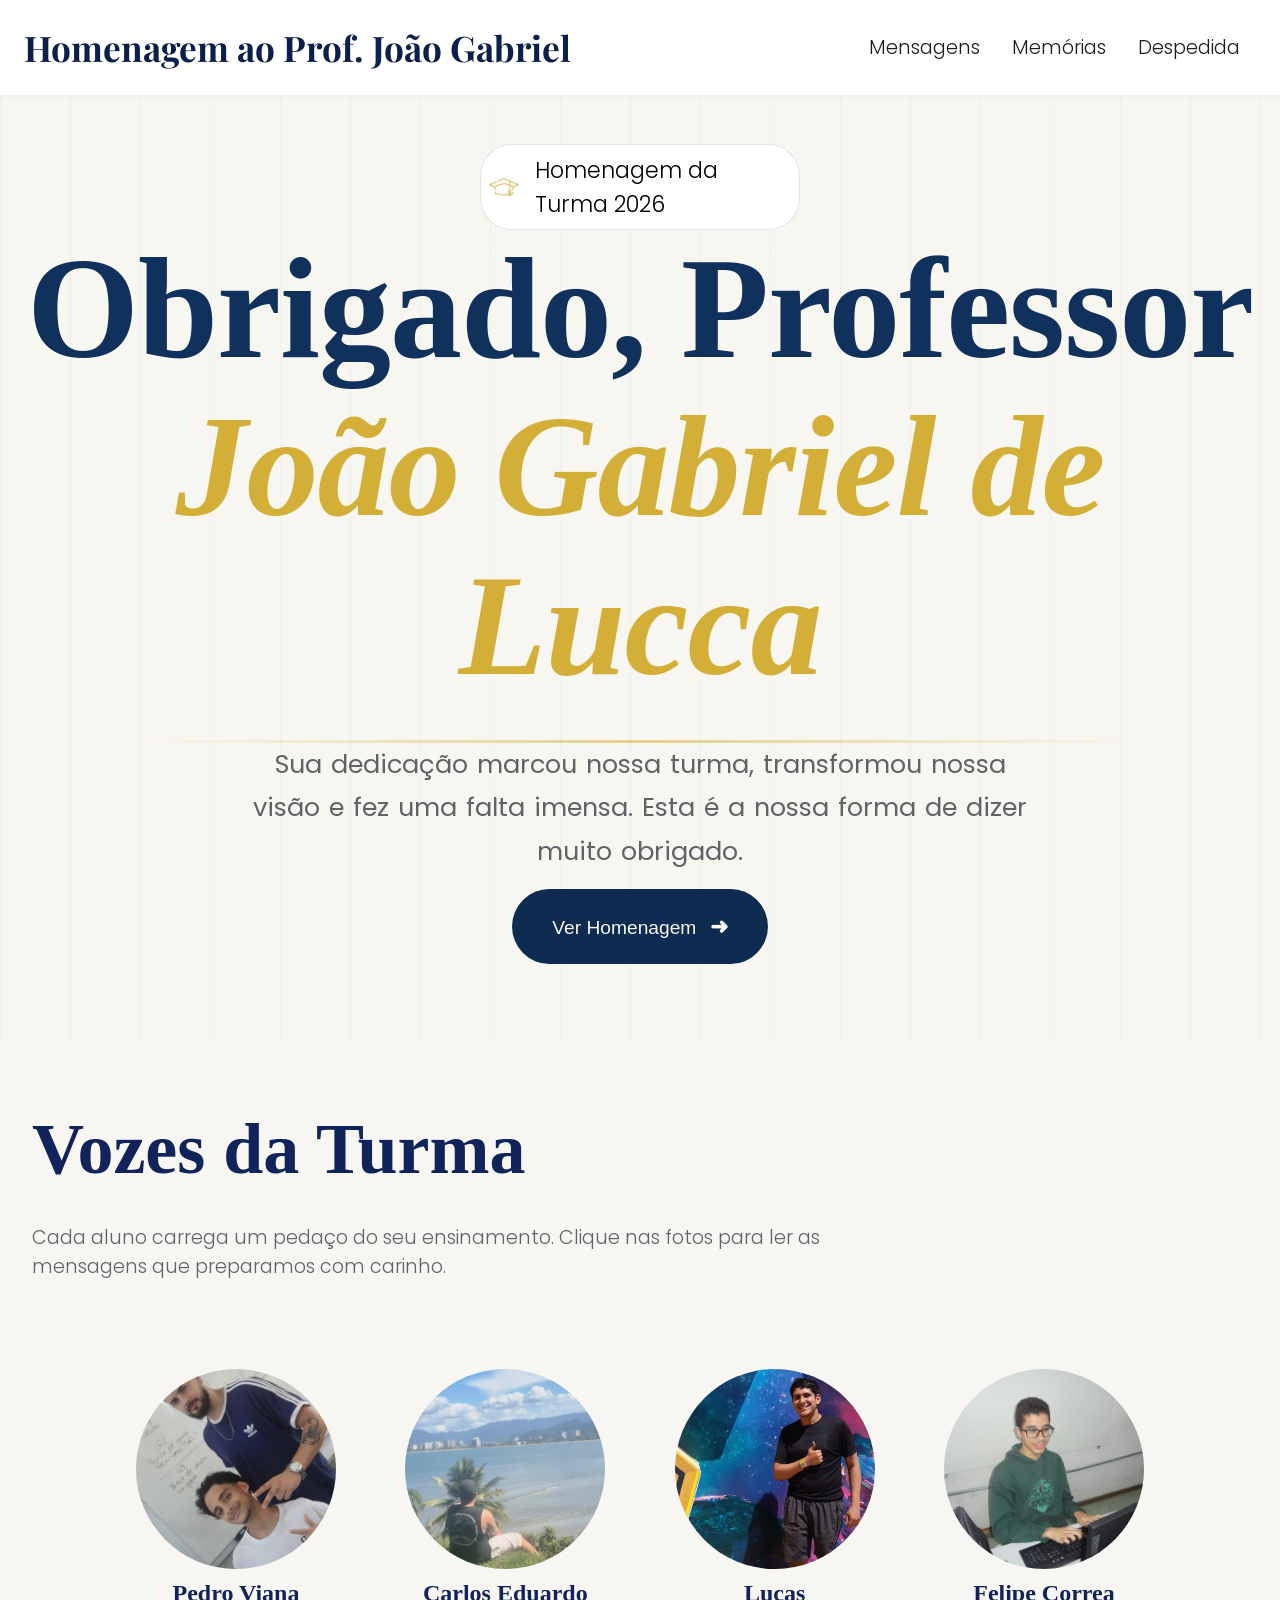
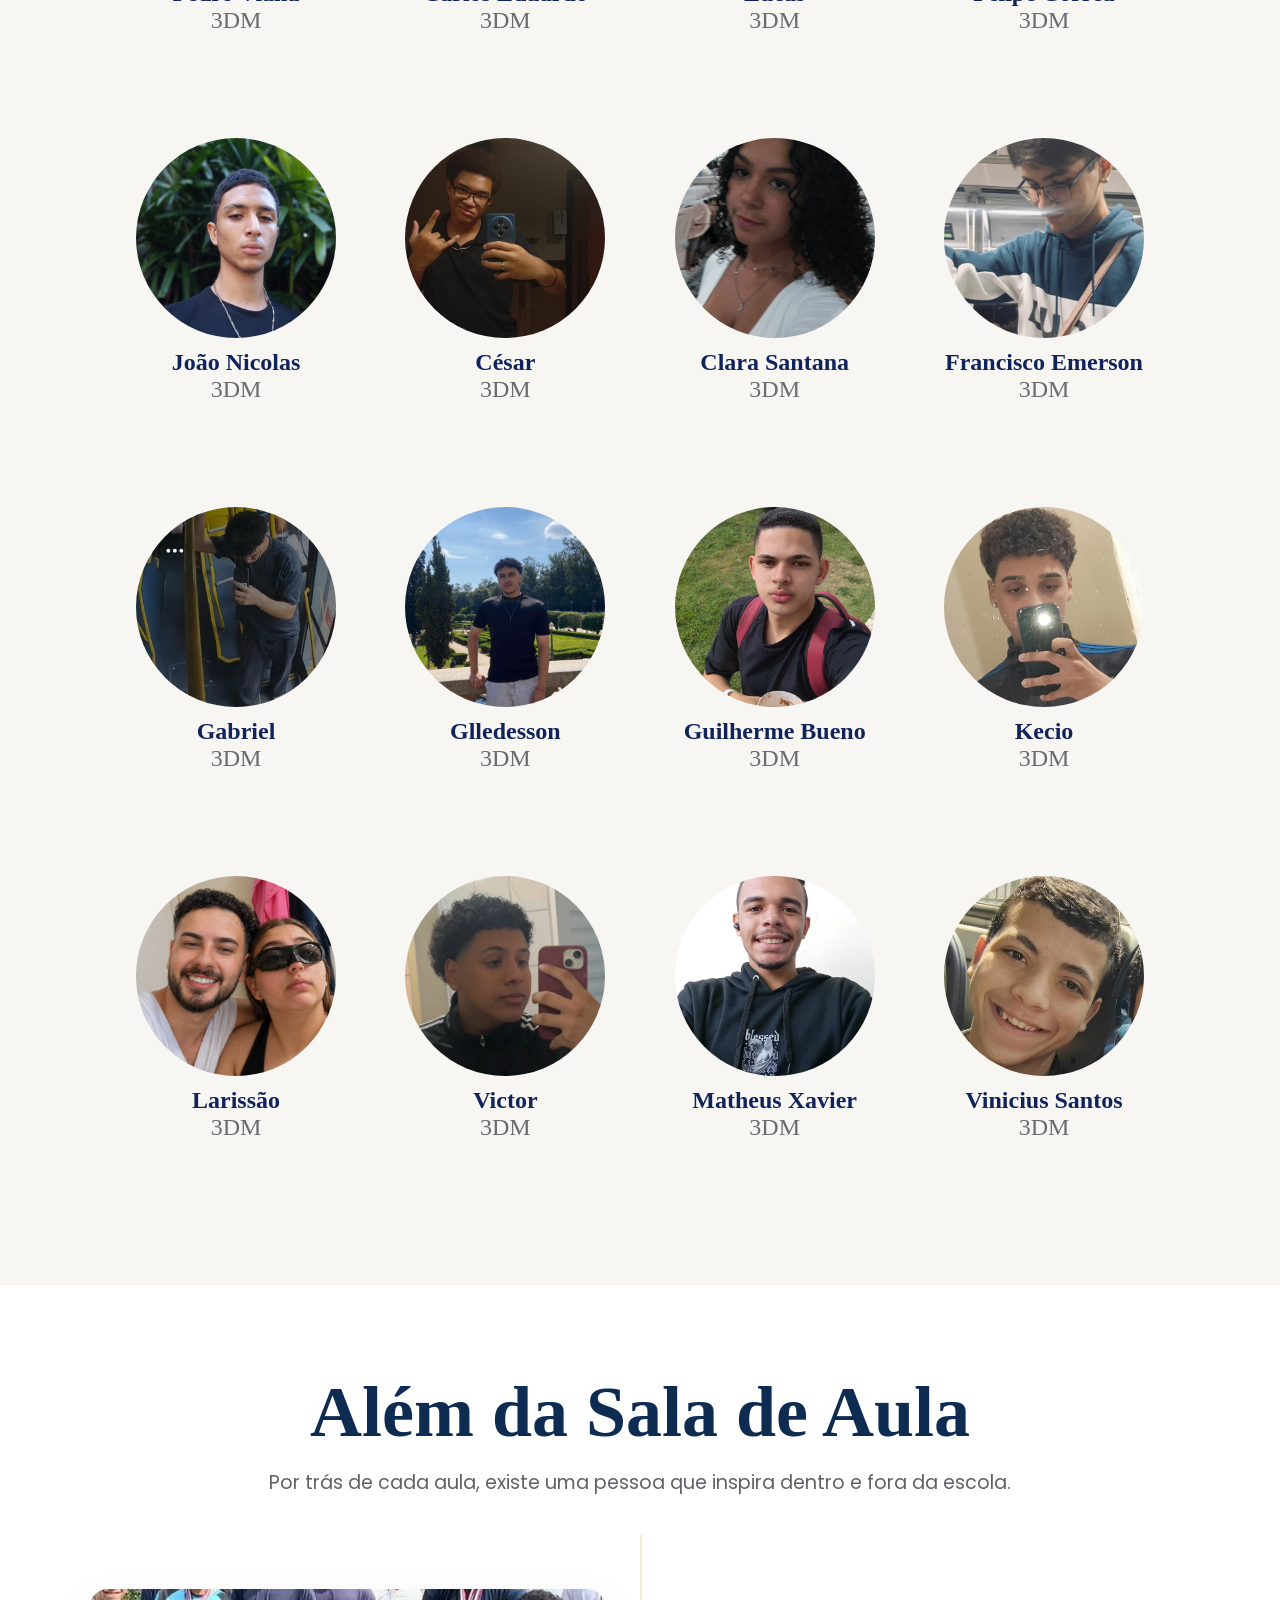
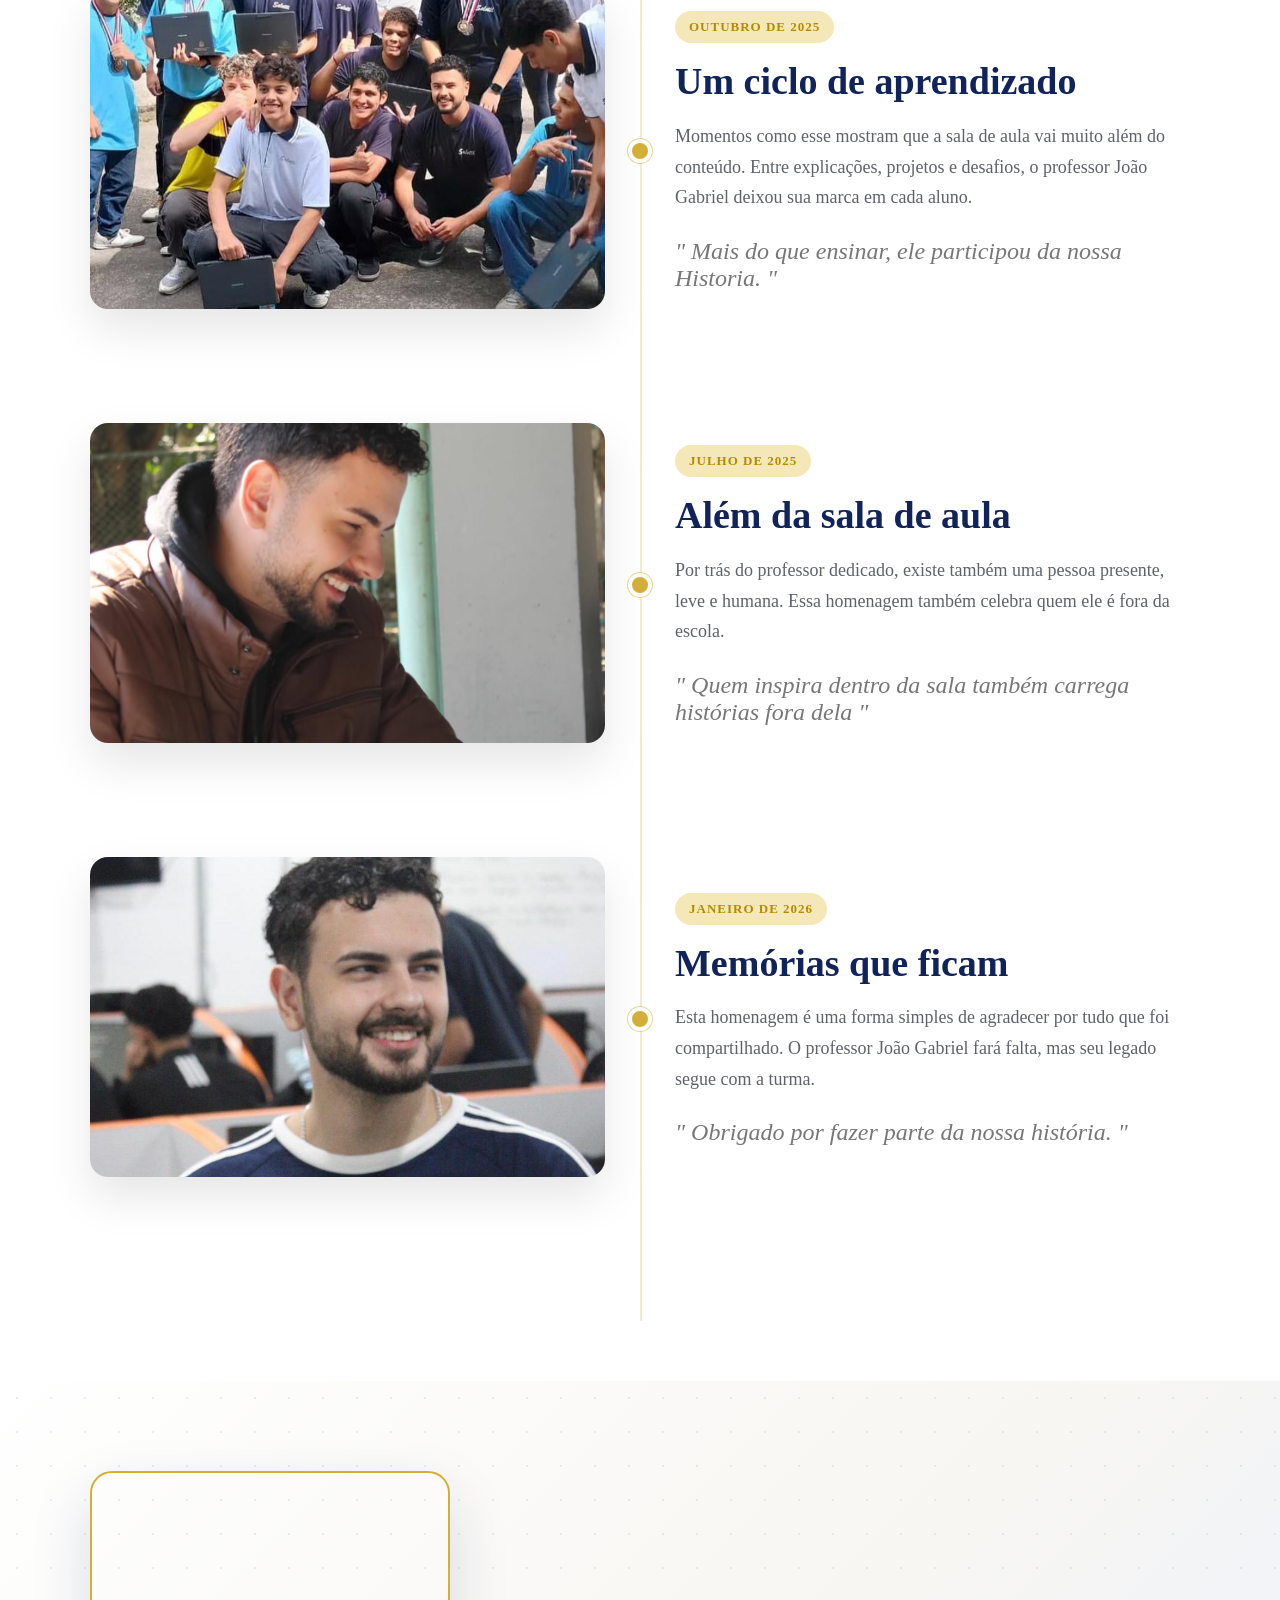
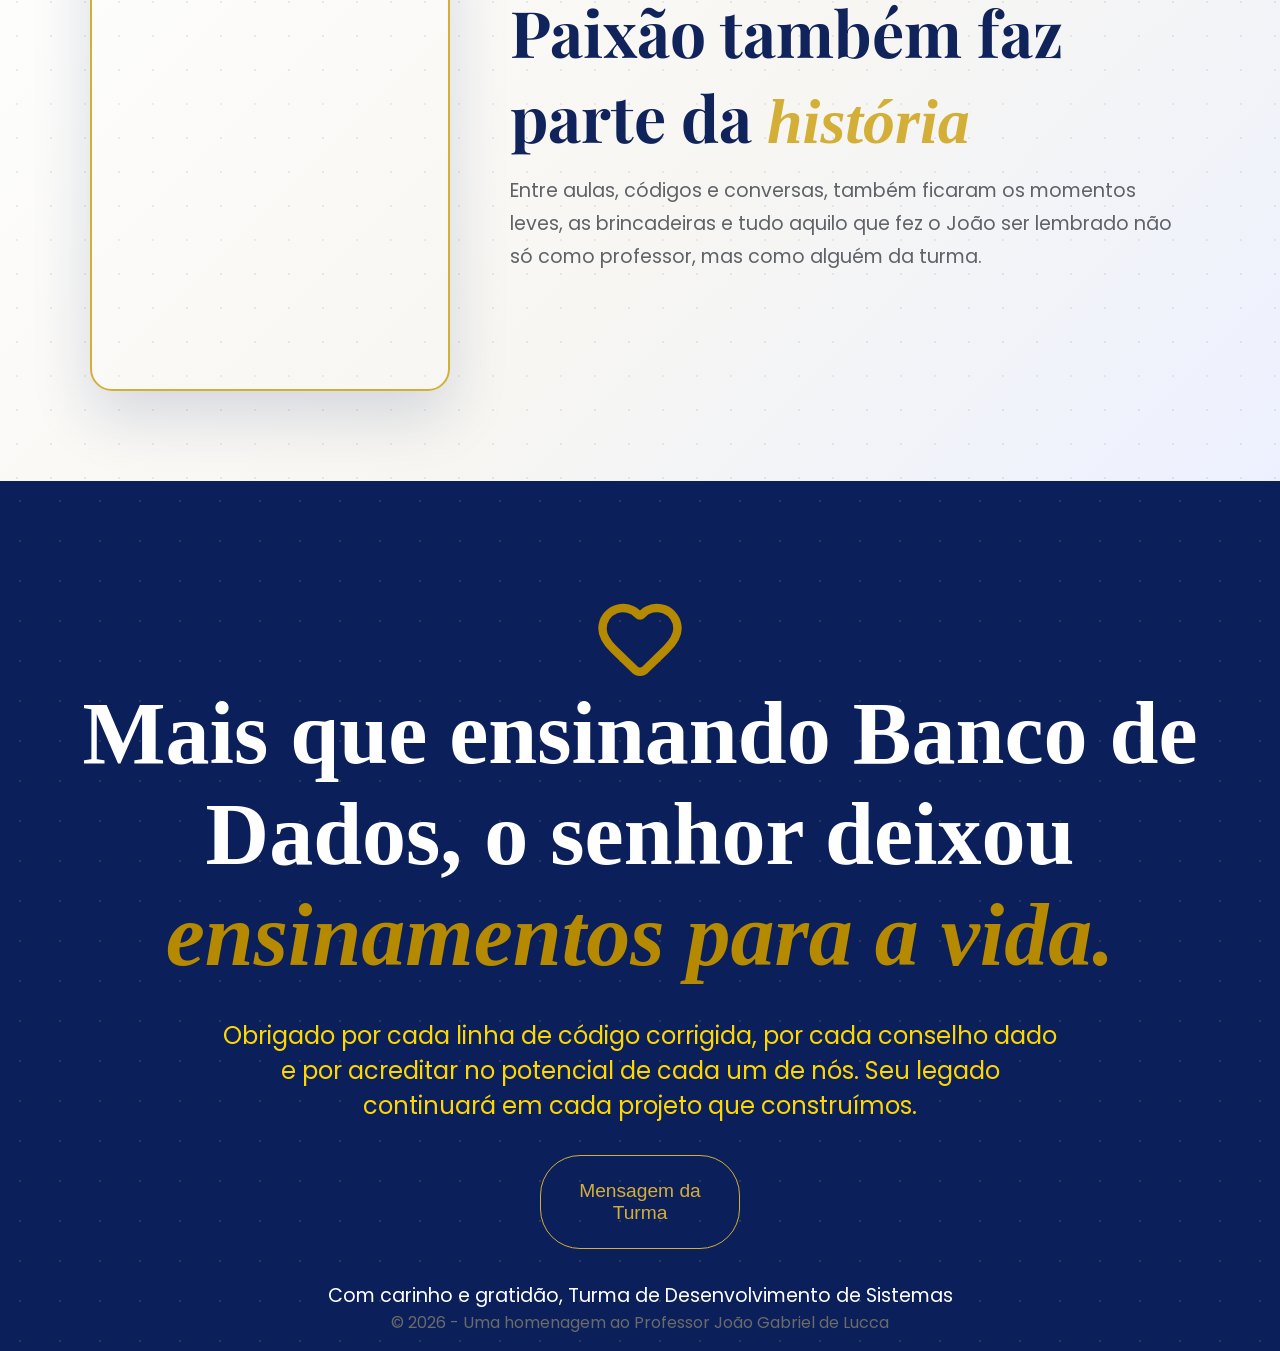
==== commit 056c4ee9: "atualizacao" ====
--- a/index.html
+++ b/index.html
@@ -152,7 +152,7 @@
               <button data-action="pessoa13" class="btn1">
                 <img src="img/larisão .jpg" alt="" />
               </button>
-              <h1>Larisão</h1>
+              <h1>Larissão</h1>
               <p>3DM</p>
             </div>
             <div class="aluno">
--- a/style.css
+++ b/style.css
@@ -398,28 +398,23 @@
 }
 
 .fla-section{
-  background: linear-gradient(135deg, #0b0b0b 0%, #1a0000 45%, #8b0000 100%);
-  color: #fff;
+  background: linear-gradient(135deg, #ffffff 0%, #f7f6f2 55%, #edf1ff 100%);
+  color: #10235B;
   padding: 90px 40px;
   position: relative;
   overflow: hidden;
 }
 
 .fla-section::before{
-  content: "";
-  position: absolute;
-  inset: 0;
-  background-image: repeating-linear-gradient(
-    45deg,
-    rgba(255,255,255,0.04) 0px,
-    rgba(255,255,255,0.04) 2px,
-    transparent 2px,
-    transparent 18px
-  );
+  content:"";
+  position:absolute;
+  inset:0;
+  background-image: radial-gradient(rgba(16,35,91,0.08) 1px, transparent 1px);
+  background-size: 34px 34px;
 }
 
 .fla-content{
-  position: relative;
+   position: relative;
   z-index: 2;
   max-width: 1100px;
   margin: auto;
@@ -434,18 +429,19 @@
   height: 520px;
   object-fit: cover;
   border-radius: 22px;
-  border: 3px solid #d4af37;
-  box-shadow: 0 25px 60px rgba(0,0,0,.45);
+  border: 2px solid #D4AF37;
+  box-shadow: 0 25px 60px rgba(16,35,91,.15);
+
 }
 
 .fla-texto h2{
   font-family: 'Playfair Display', serif;
   font-size: 4rem;
-  color: #fff;
+   color:#10235B;
 }
 
 .fla-texto span{
-  color: #d4af37;
+  color:#D4AF37;
   font-style: italic;
 }
 
@@ -453,7 +449,8 @@
   font-family: 'Poppins', sans-serif;
   font-size: 1.2rem;
   line-height: 1.7;
-  color: #f1f1f1;
+  margin-top:1rem ;
+  color:#5F6368;
 }
 
 .nomeal {
@@ -529,7 +526,24 @@
   font-size: 16px;
   box-shadow: 0 0 25px rgba(0, 255, 136, 0.15);
   border: 1px solid rgba(0, 255, 136, 0.2);
-  overflow: hidden;
+  overflow-x: auto;
+}
+.terminal::-webkit-scrollbar {
+  height: 10px;    
+}
+.terminal::-webkit-scrollbar-thumb:hover {
+  background: rgb(3, 94, 3);
+}
+.terminal::-webkit-scrollbar-thumb {
+  background: forestgreen;        /* Cor da barra (verde) */
+  border-radius: 10px;
+  border: 2px solid #000000;  /* Cria um espaçamento entre a barra e a borda */
+}
+
+  
+.terminal::-webkit-scrollbar-track {
+  background: #000000;        /* Cor do fundo (preto) */
+  border-radius: 10px;
 }
 #textoTerminal {
   white-space: pre;
@@ -552,9 +566,10 @@
     transparent 1px
   );
   background-size: 40px 40px;
+  
   height: 100%;
   /* troquei height: 100vh por 100% para a despedida não ficar com espaço sobrando la embaixo se der algum problema com ela depois aqui esta o aviso */
-  padding: 1rem;
+  padding: 7rem 1rem 1rem 1rem;
 }
 .btnfim {
   display: block;
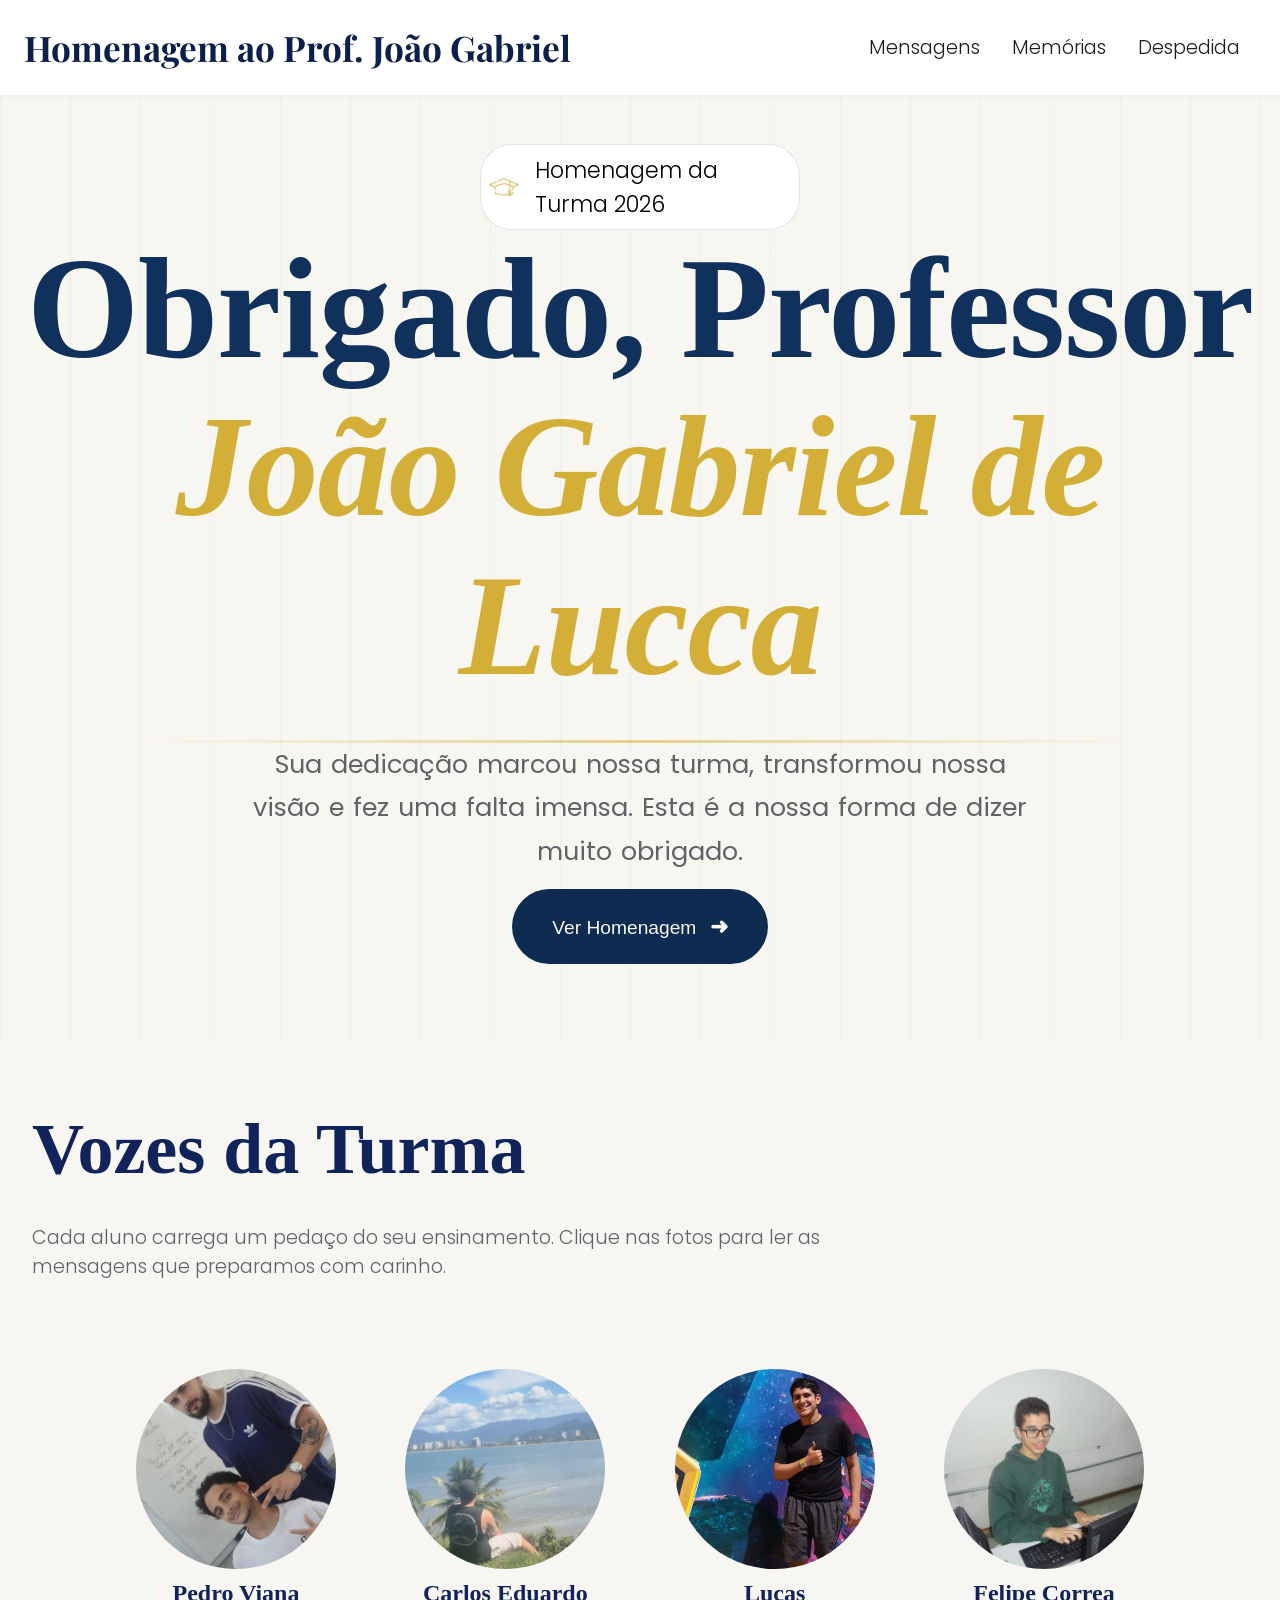
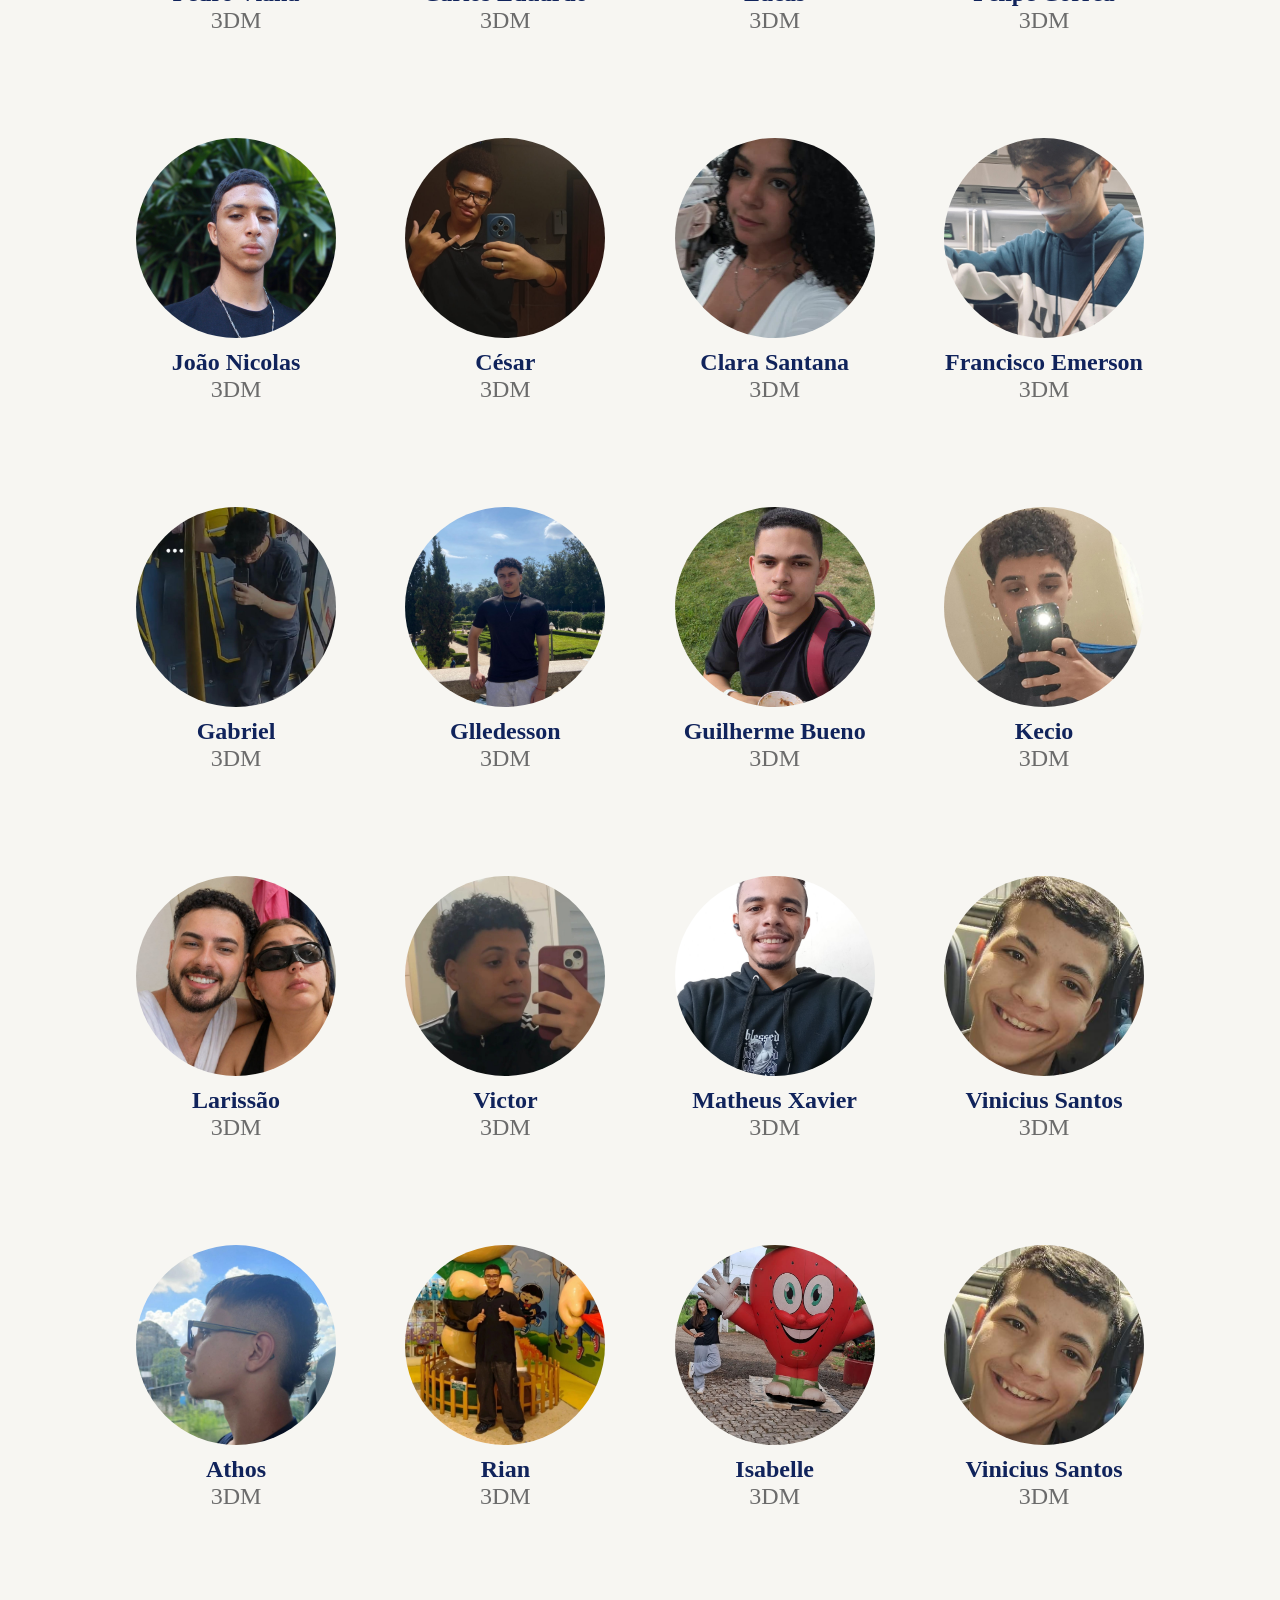
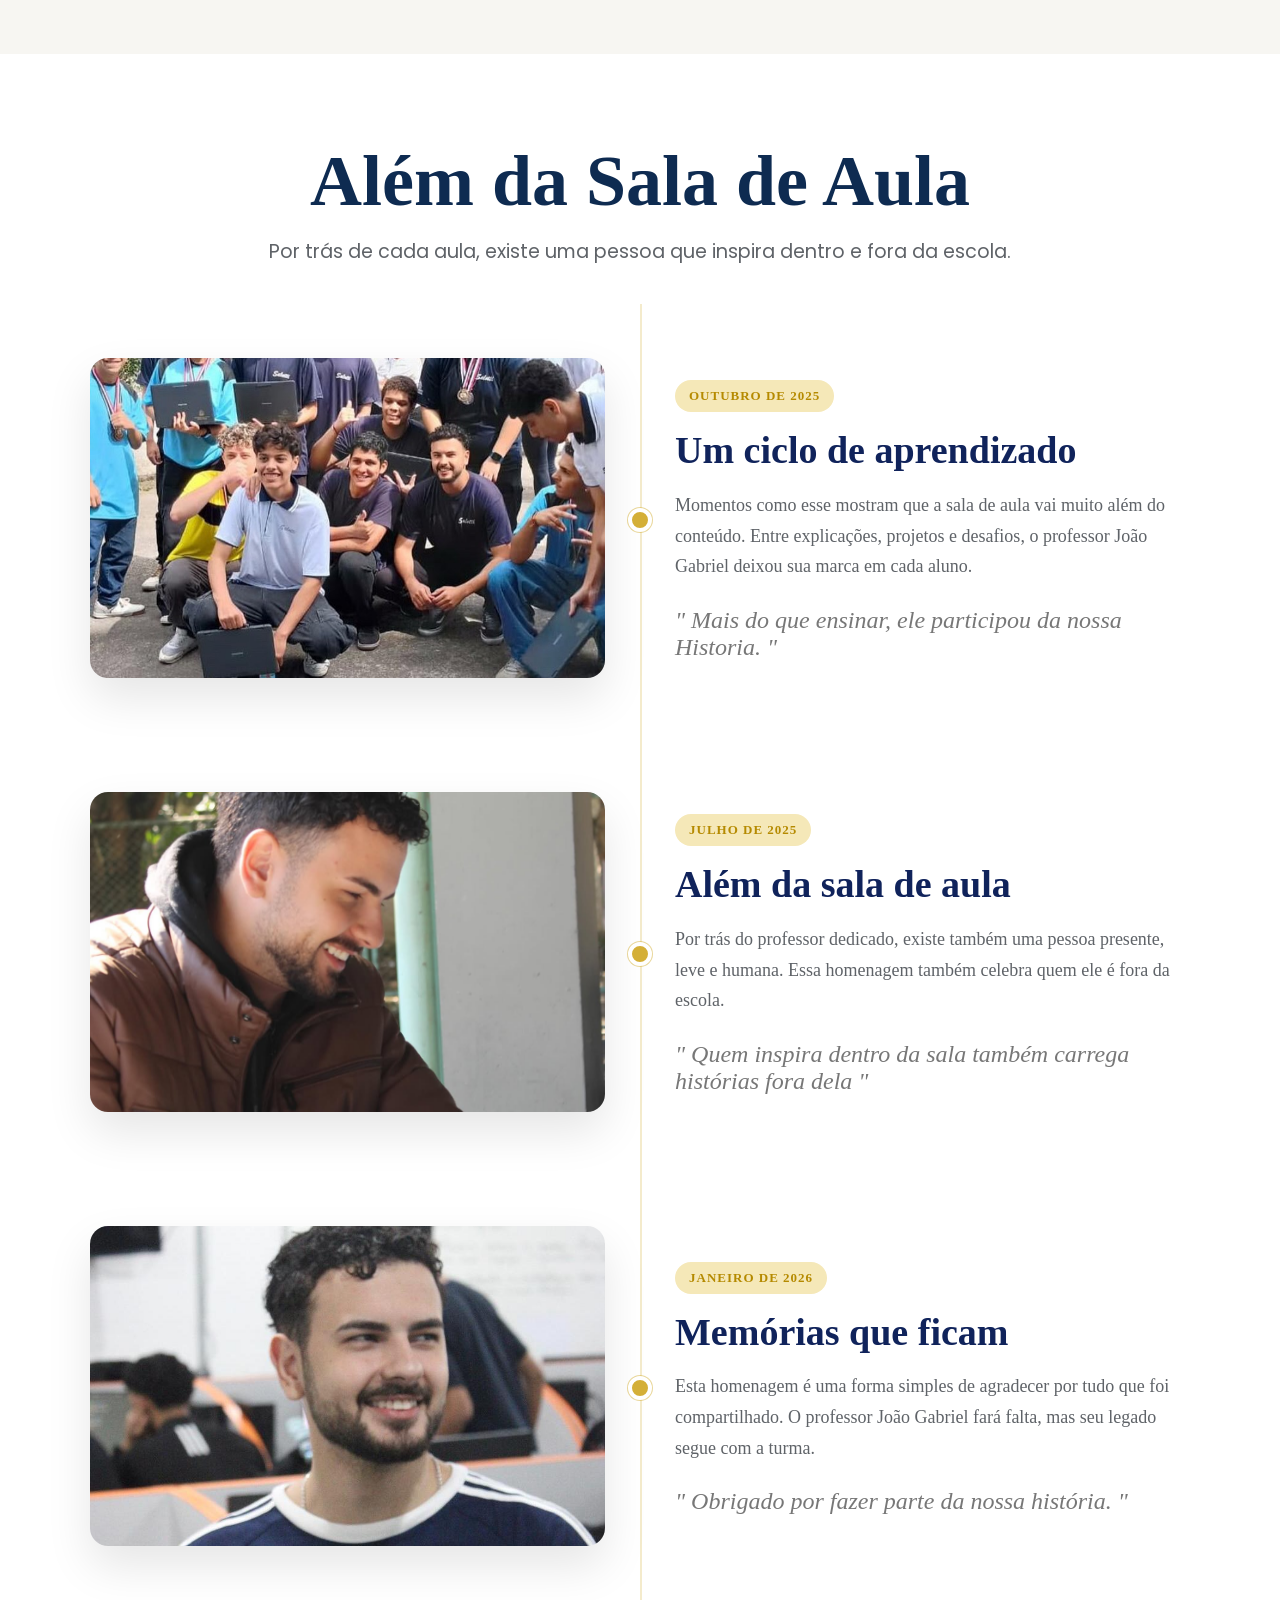
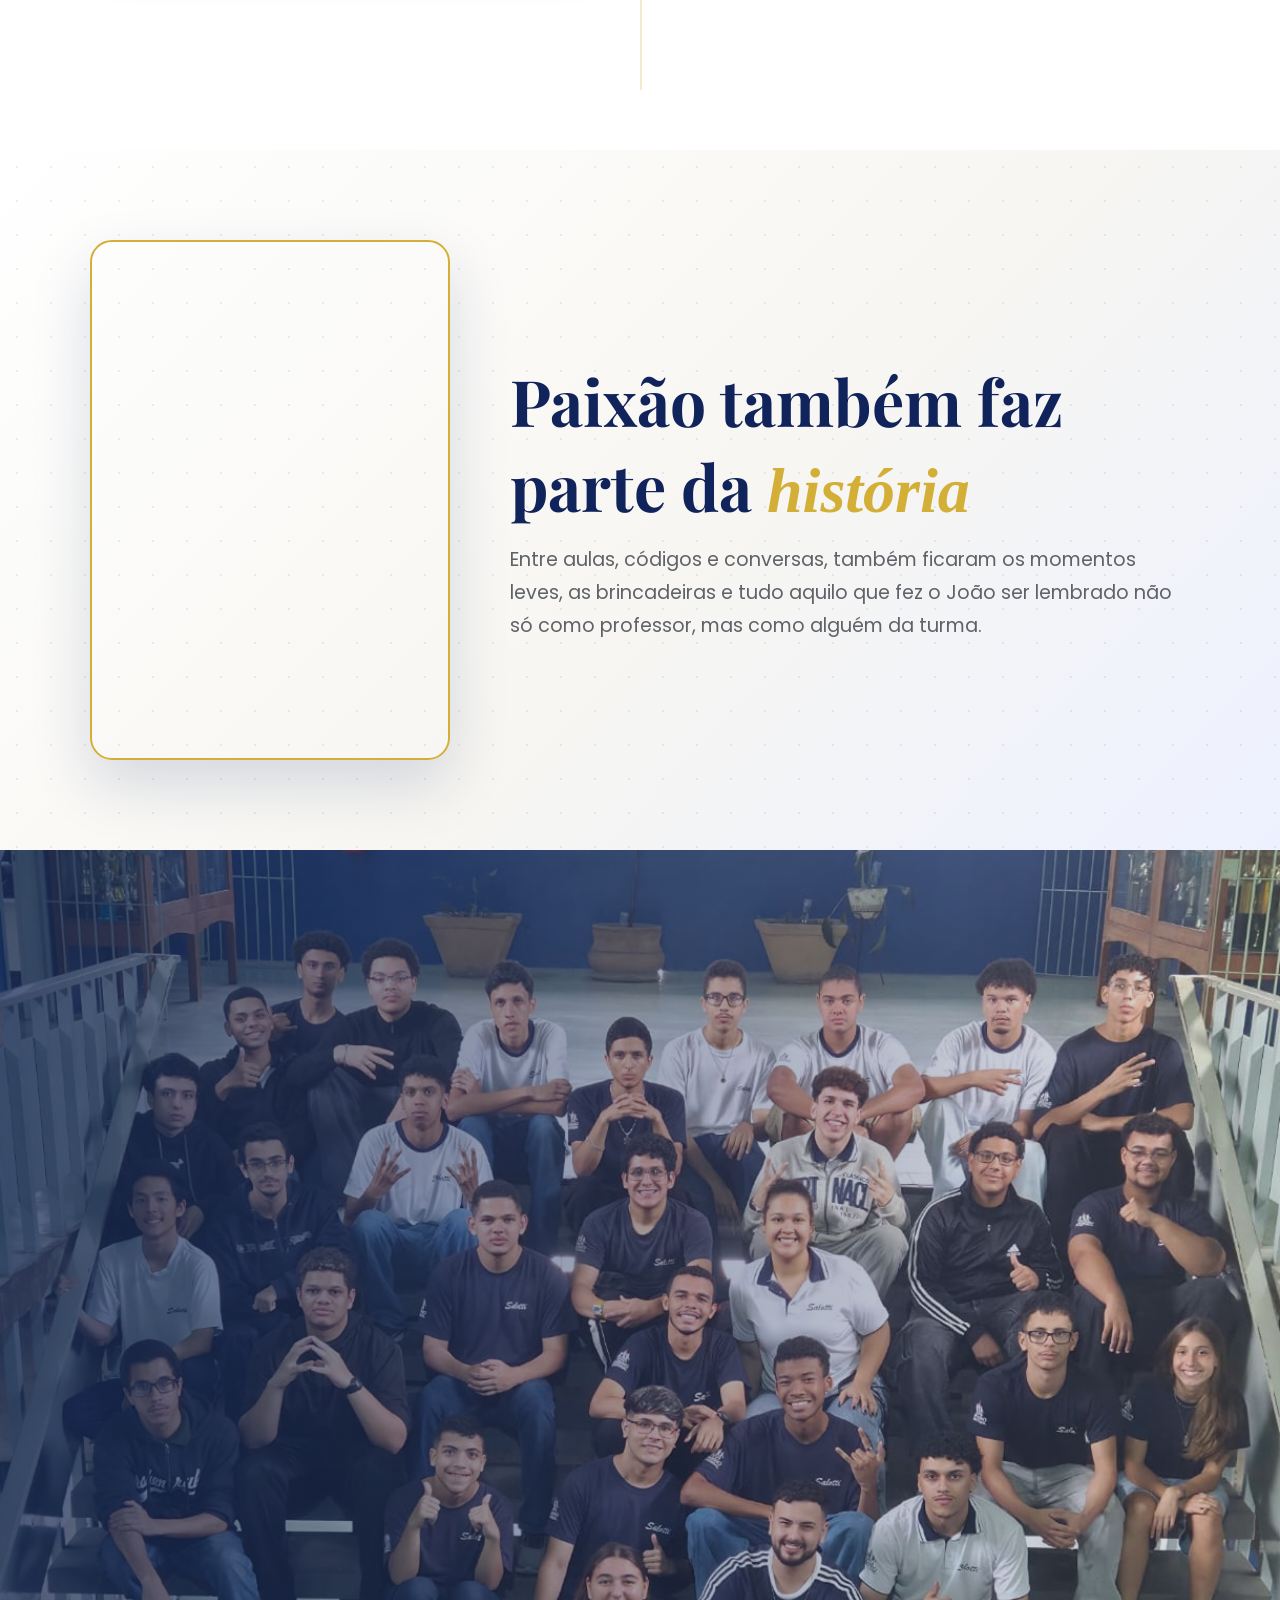
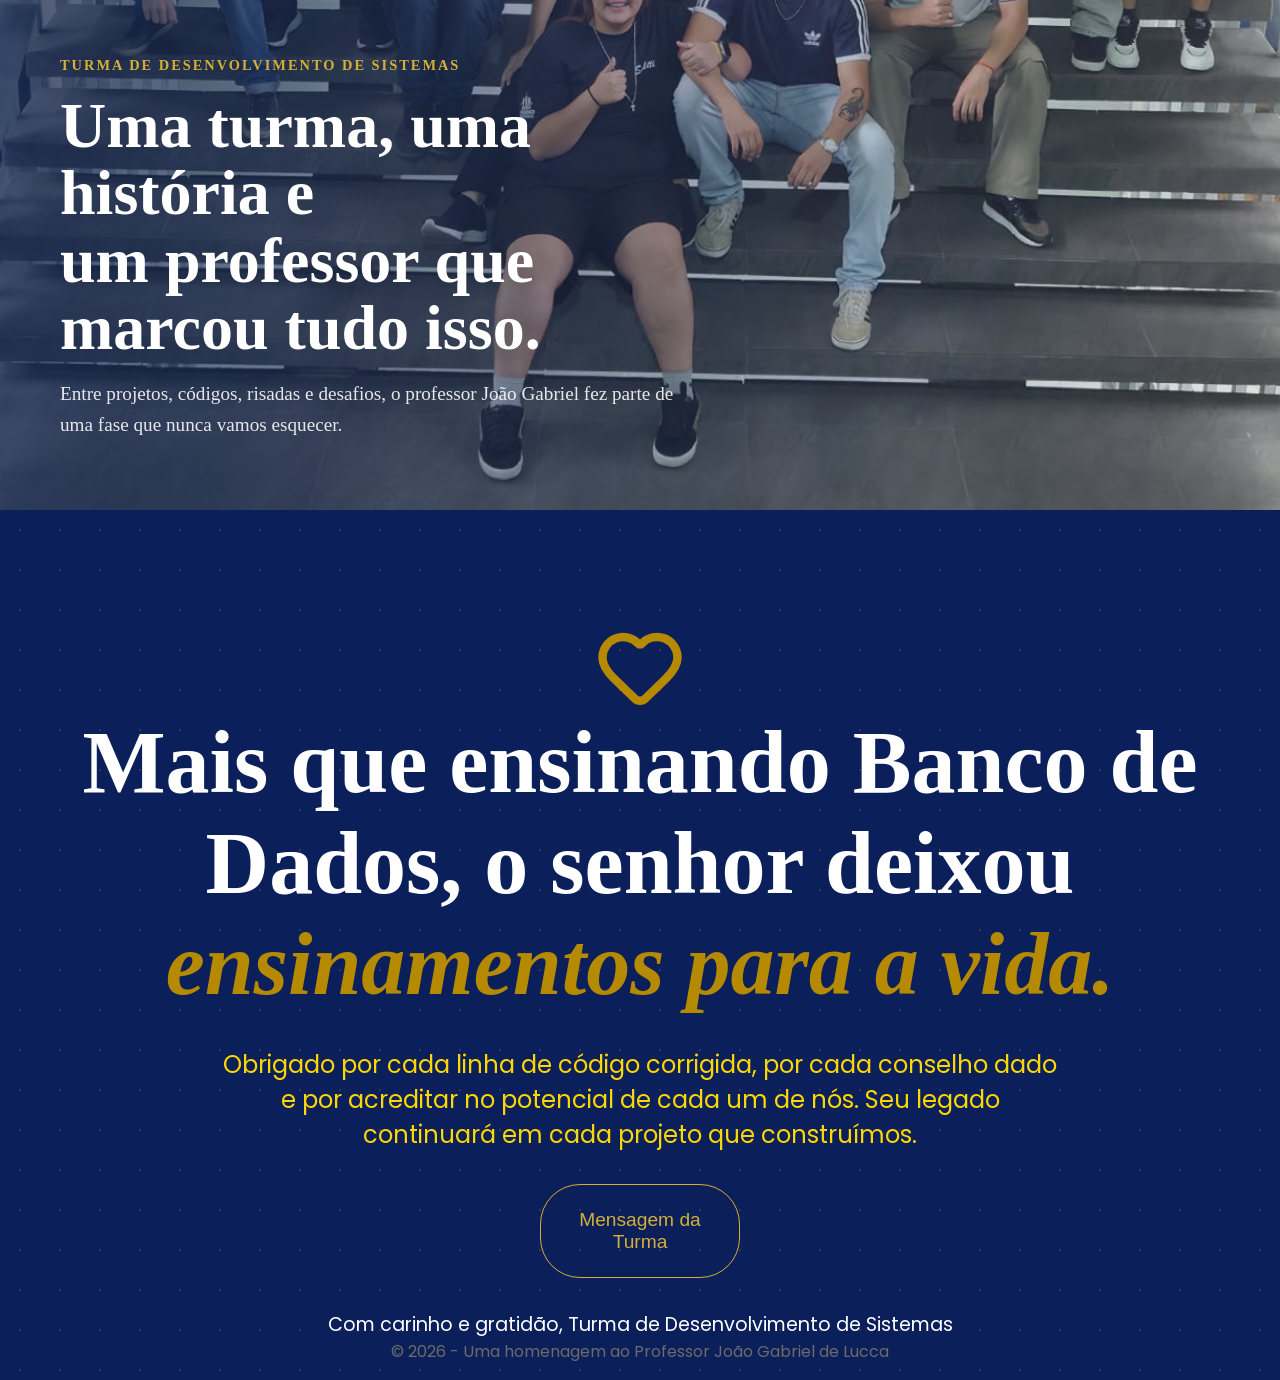
==== commit 88ccb121: "section adicionada" ====
--- a/index.html
+++ b/index.html
@@ -171,6 +171,36 @@
             </div>
             <div class="aluno">
               <button data-action="pessoa16" class="btn4">
+                <img src="img/vini3.jpeg" alt="" />
+              </button>
+              <h1>Vinicius Santos</h1>
+              <p>3DM</p>
+            </div>
+          </div>
+          <div class="alunos">
+            <div class="aluno">
+              <button data-action="pessoa17" class="btn1">
+                <img src="img/athos.jpg" alt="" />
+              </button>
+              <h1>Athos</h1>
+              <p>3DM</p>
+            </div>
+            <div class="aluno">
+              <button data-action="pessoa18" class="btn2">
+                <img src="img/rian silva.jpg" alt="" />
+              </button>
+              <h1>Rian</h1>
+              <p>3DM</p>
+            </div>
+            <div class="aluno">
+              <button data-action="pessoa19" class="btn3">
+                <img src="img/isabelle.jpg" alt="" />
+              </button>
+              <h1>Isabelle</h1>
+              <p>3DM</p>
+            </div>
+            <div class="aluno">
+              <button data-action="pessoa20" class="btn4">
                 <img src="img/vini3.jpeg" alt="" />
               </button>
               <h1>Vinicius Santos</h1>
@@ -230,19 +260,36 @@
         </div>
       </section>
       <section class="fla-section">
-  <div class="fla-content">
-    <video autoplay muted loop playsinline class="fla-video">
-      <source src="img/Vídeo de João .mp4" type="video/mp4">
-    </video>
-
-    <div class="fla-texto">
-      <h2>Paixão também faz parte da <span>história</span></h2>
-      <p>
-        Entre aulas, códigos e conversas, também ficaram os momentos leves,
-        as brincadeiras e tudo aquilo que fez o João ser lembrado não só como
-        professor, mas como alguém da turma.
-      </p>
-    </div>
+        <div class="fla-content">
+          <video autoplay muted loop playsinline class="fla-video">
+            <source src="img/Vídeo de João .mp4" type="video/mp4" />
+          </video>
+
+          <div class="fla-texto">
+            <h2>Paixão também faz parte da <span>história</span></h2>
+            <p>
+              Entre aulas, códigos e conversas, também ficaram os momentos
+              leves, as brincadeiras e tudo aquilo que fez o João ser lembrado
+              não só como professor, mas como alguém da turma.
+            </p>
+          </div>
+        </div>
+      </section>
+      <section class="turma-destaque">
+  <div class="overlay"></div>
+
+  <div class="texto-turma">
+    <span>TURMA DE DESENVOLVIMENTO DE SISTEMAS</span>
+
+    <h2>
+      Uma turma, uma história e <br>
+      um professor que marcou tudo isso.
+    </h2>
+
+    <p>
+      Entre projetos, códigos, risadas e desafios, o professor João Gabriel
+      fez parte de uma fase que nunca vamos esquecer.
+    </p>
   </div>
 </section>
       <section id="despedida" class="parte4">
--- a/style.css
+++ b/style.css
@@ -604,6 +604,56 @@
 border-radius: 1rem;
 border: 1px solid black;
 }
+
+.turma-destaque{
+  position: relative;
+  width: 100%;
+  height: 140vh;
+
+  background: url("img/sala4.jpg") center center/cover no-repeat;
+  overflow: hidden;
+}
+
+
+.overlay{
+  position: absolute;
+  inset: 0;
+
+  background: linear-gradient(
+    90deg,
+    rgba(11,31,77,.72) 0%,
+    rgba(11,31,77,.42) 45%,
+    rgba(11,31,77,.10) 100%
+  );
+}
+
+.texto-turma{
+  position: absolute;
+  left: 60px;
+  bottom: 70px;
+  z-index: 2;
+  max-width: 650px;
+  color: white;
+}
+
+.texto-turma span{
+  color: #d4af37;
+  font-size: .9rem;
+  letter-spacing: 2px;
+  font-weight: bold;
+}
+
+.texto-turma h2{
+  font-size: 4rem;
+  line-height: 1.05;
+  margin: 18px 0;
+}
+
+.texto-turma p{
+  font-size: 1.2rem;
+  line-height: 1.6;
+  color: rgba(255,255,255,.88);
+}
 /* Media Queries para Responsividade */
 
 @media (max-width: 1200px) {
@@ -743,6 +793,7 @@
 }
 
 @media (max-width: 600px) {
+  
    .fla-section{
     padding: 55px 18px;
   }
@@ -822,4 +873,31 @@
     font-size: 1rem;
     margin: 0 0.5rem;
   }
-}+   .turma-destaque{
+    height: 100vh;
+    background-position: center top;
+  }
+
+  .overlay{
+    background: linear-gradient(
+      to top,
+      rgba(11,31,77,.95),
+      rgba(11,31,77,.45)
+    );
+  }
+
+  .texto-turma{
+    left: 20px;
+    right: 20px;
+    bottom: 30px;
+    max-width: 100%;
+  }
+
+  .texto-turma h2{
+    font-size: 2.4rem;
+  }
+
+  .texto-turma p{
+    font-size: .95rem;
+  }
+}
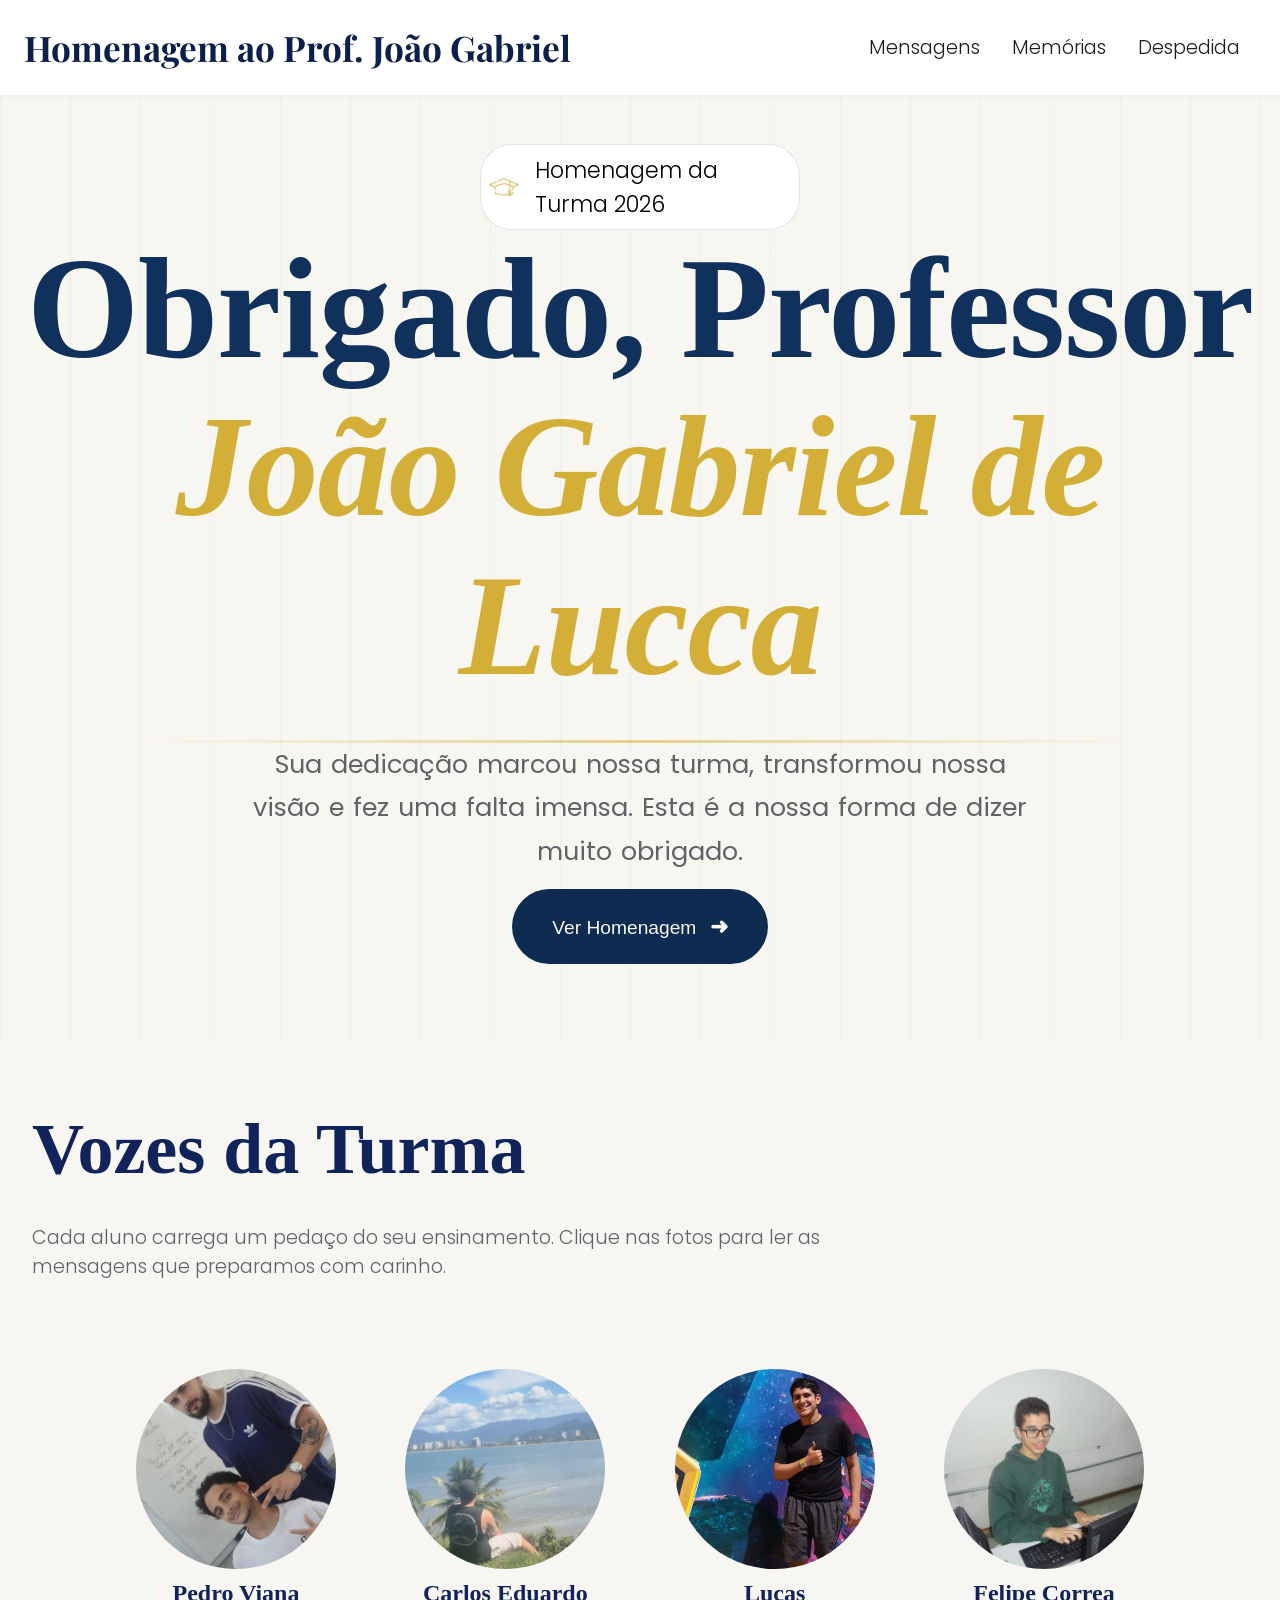
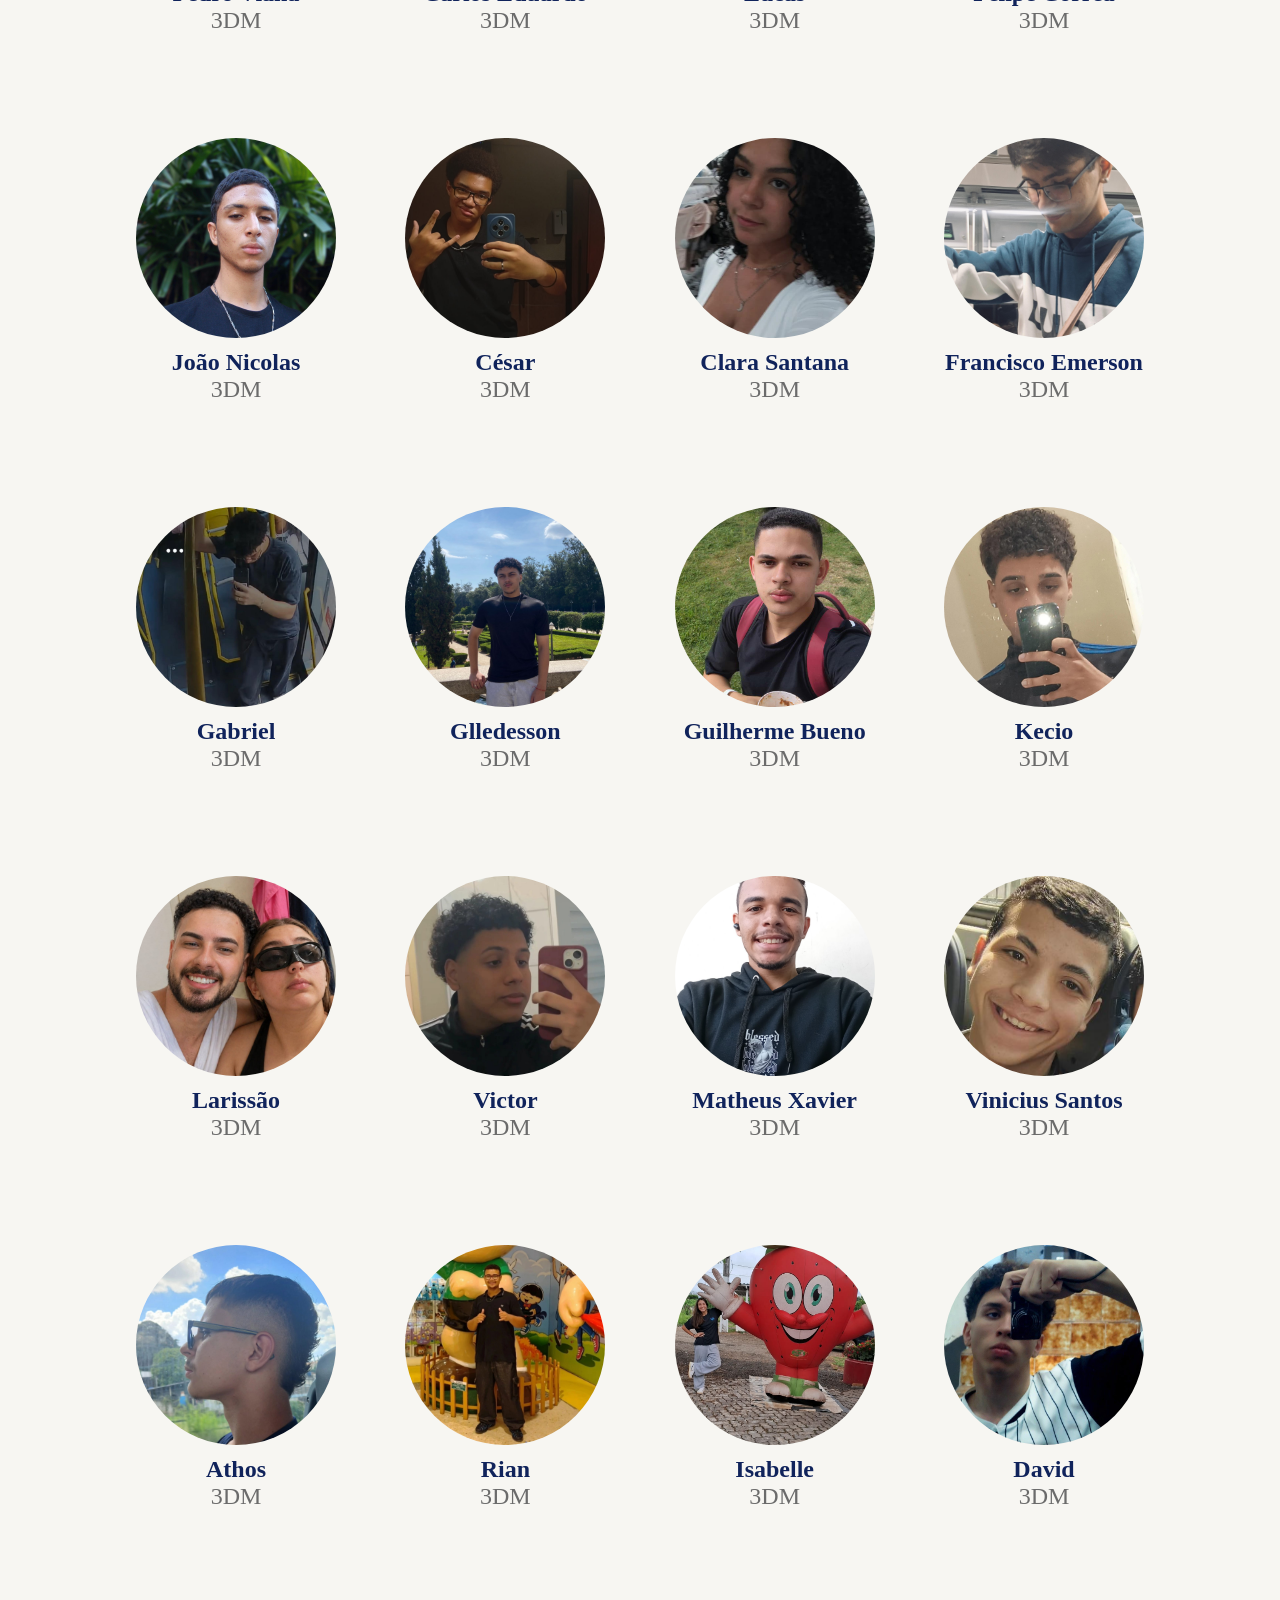
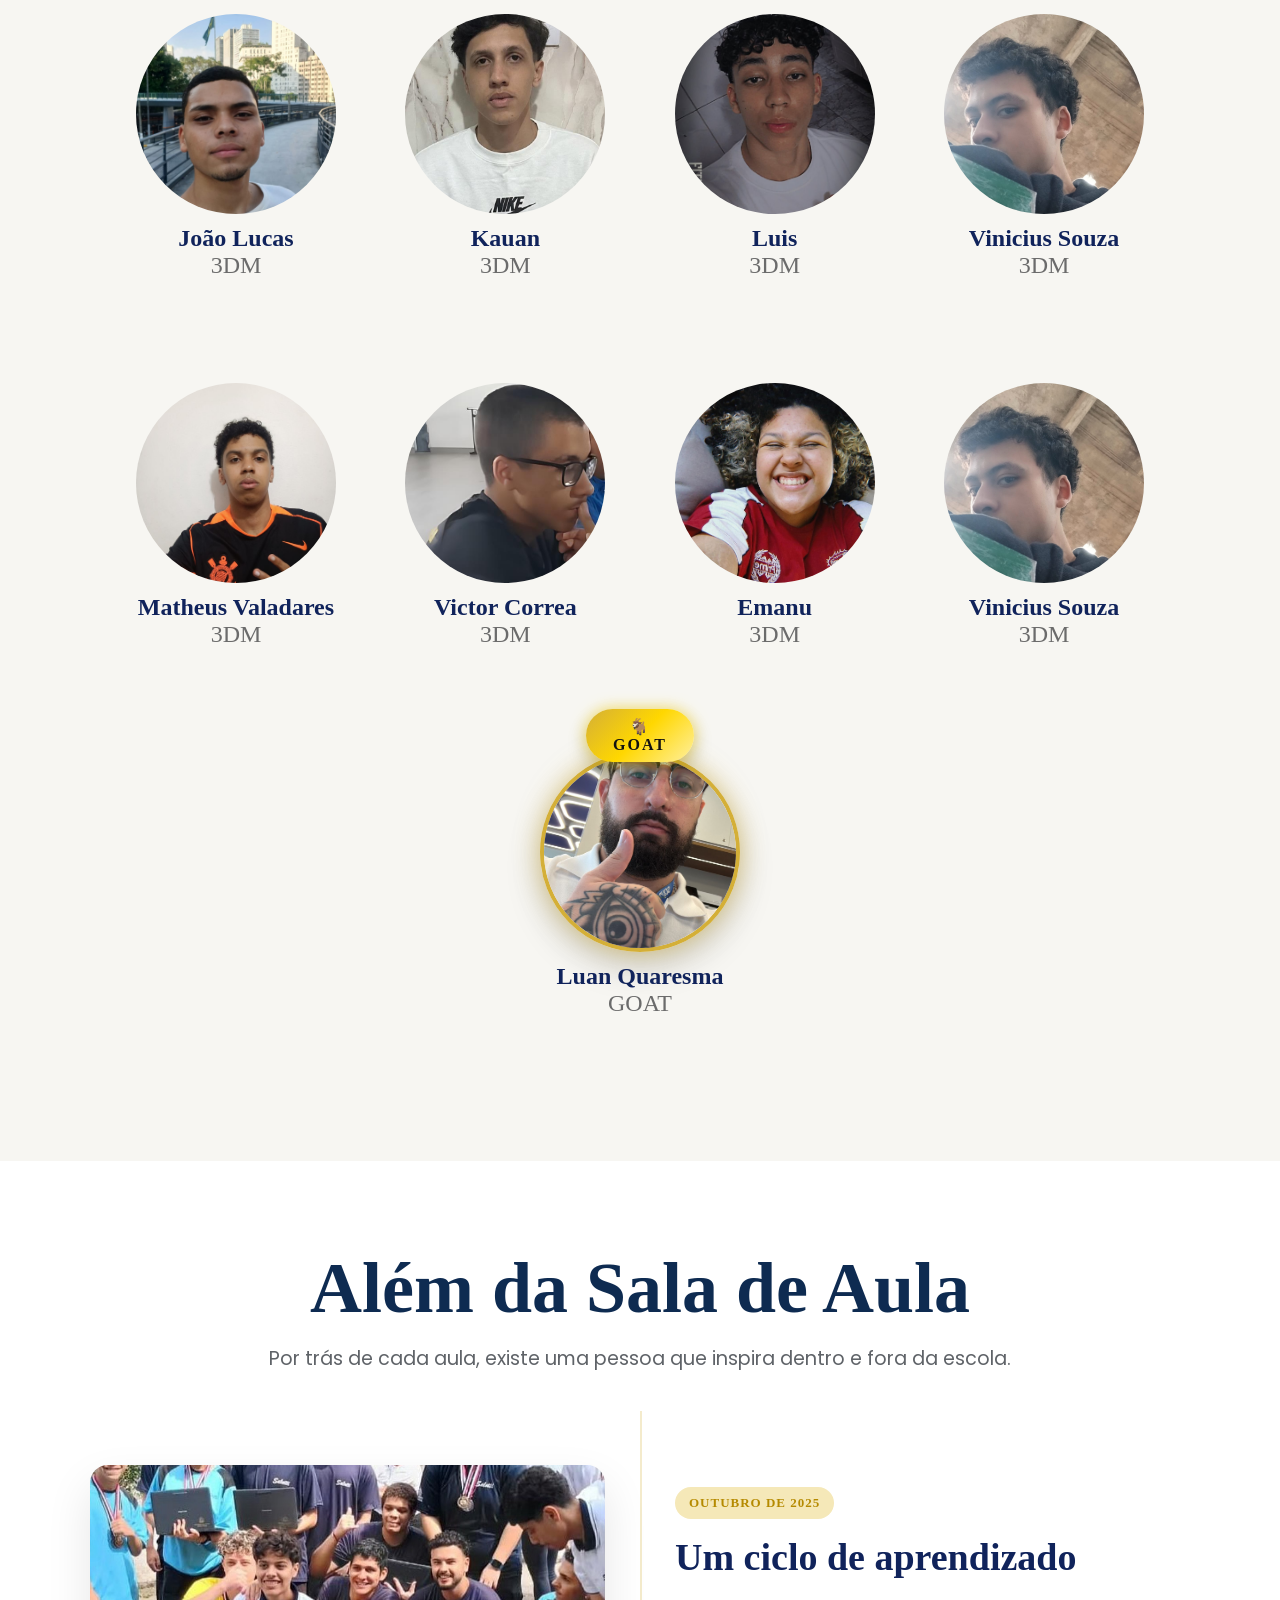
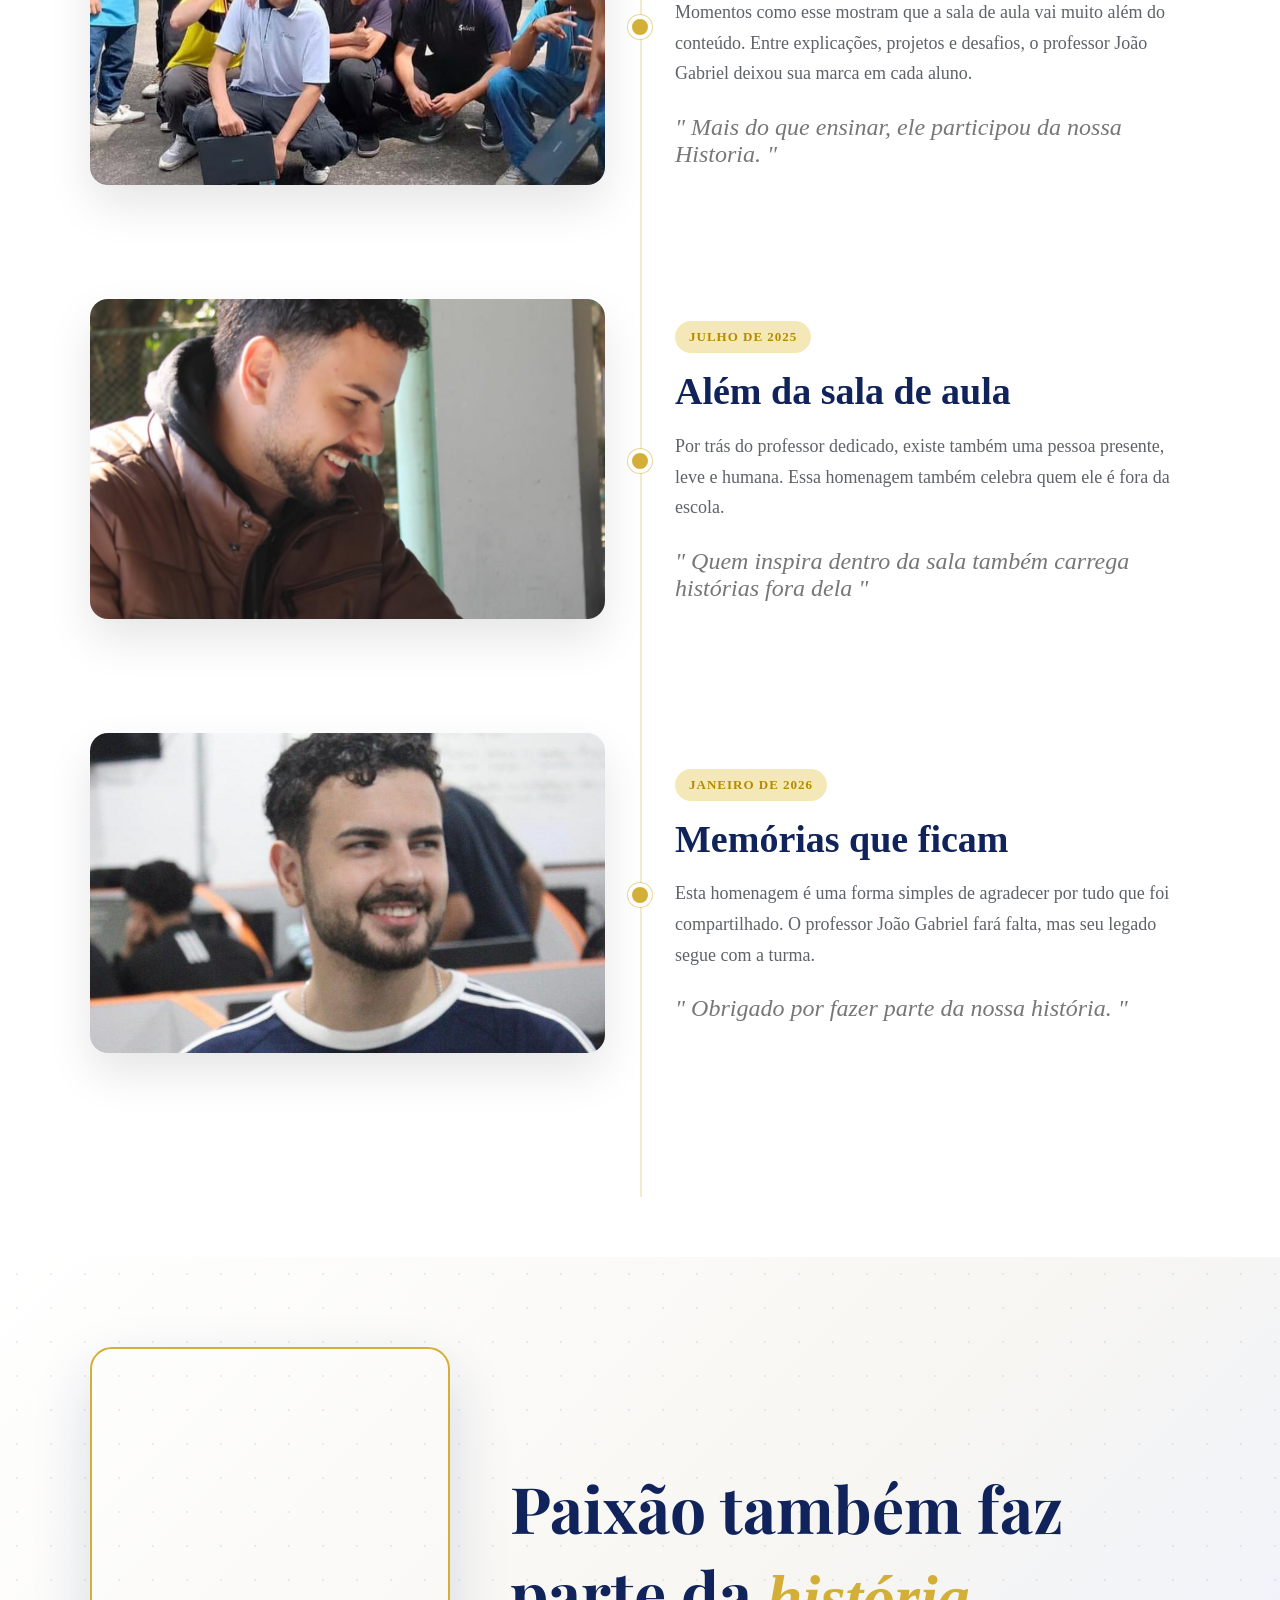
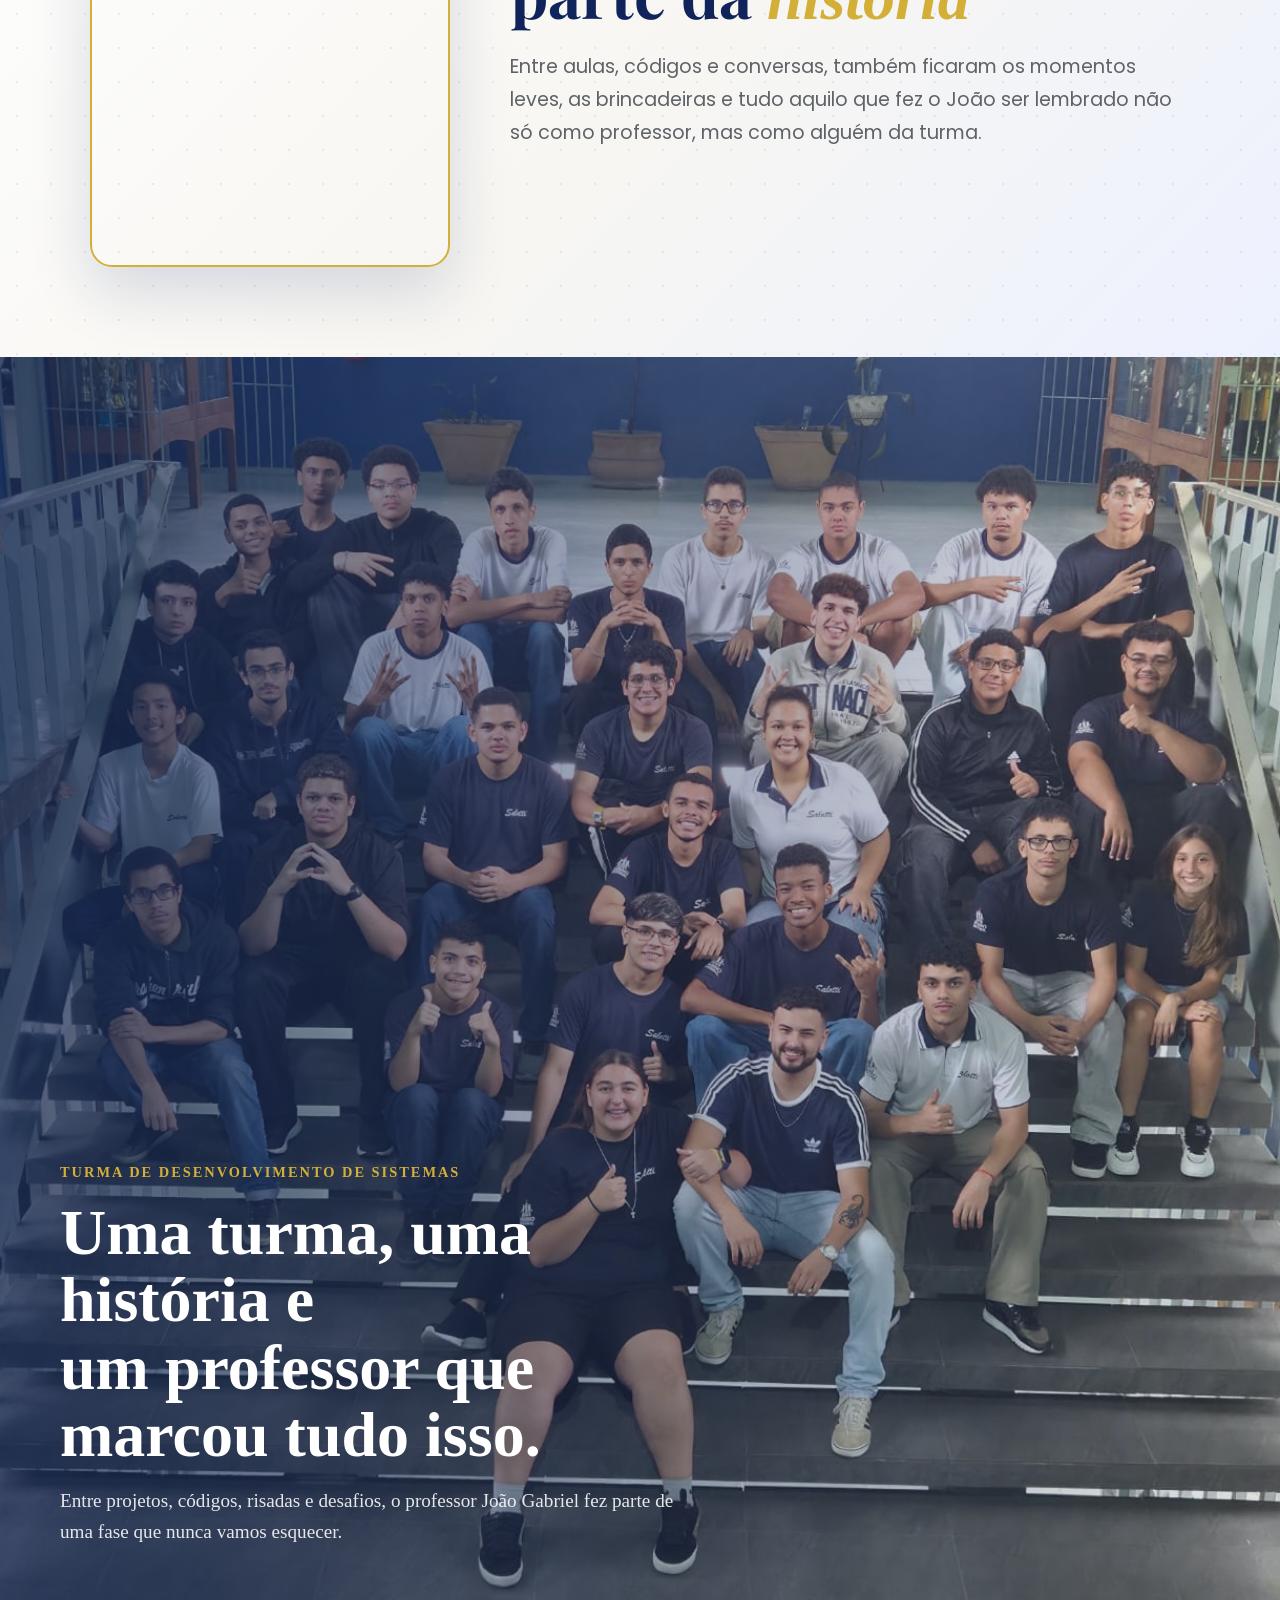
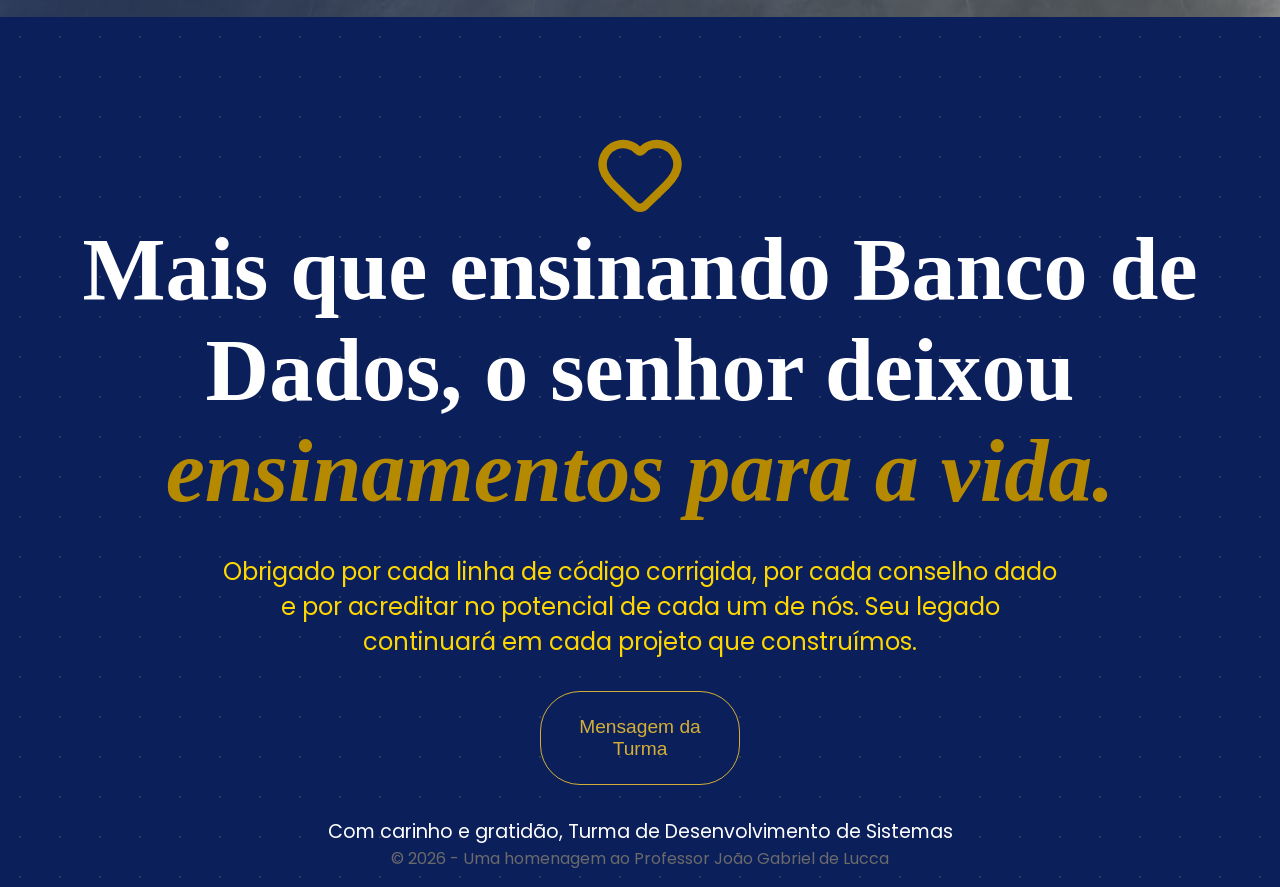
==== commit c9537182: "falta so uma pessoa" ====
--- a/index.html
+++ b/index.html
@@ -201,10 +201,83 @@
             </div>
             <div class="aluno">
               <button data-action="pessoa20" class="btn4">
-                <img src="img/vini3.jpeg" alt="" />
-              </button>
-              <h1>Vinicius Santos</h1>
-              <p>3DM</p>
+                <img src="img/David .jpg" alt="" />
+              </button>
+              <h1>David</h1>
+              <p>3DM</p>
+            </div>
+          </div>
+          <div class="alunos">
+            <div class="aluno">
+              <button data-action="pessoa21" class="btn1">
+                <img src="img/João lucas.jpg" alt="" />
+              </button>
+              <h1>João Lucas</h1>
+              <p>3DM</p>
+            </div>
+            <div class="aluno">
+              <button data-action="pessoa22" class="btn2">
+                <img src="img/Kauan.jpg" alt="" />
+              </button>
+              <h1>Kauan</h1>
+              <p>3DM</p>
+            </div>
+            <div class="aluno">
+              <button data-action="pessoa23" class="btn3">
+                <img src="img/luis.jpg" alt="" />
+              </button>
+              <h1>Luis</h1>
+              <p>3DM</p>
+            </div>
+            <div class="aluno">
+              <button data-action="pessoa24" class="btn4">
+                <img src="img/Vinícius sousa.jpg" alt="" />
+              </button>
+              <h1>Vinicius Souza</h1>
+              <p>3DM</p>
+            </div>
+          </div>
+          <div class="alunos">
+            <div class="aluno">
+              <button data-action="pessoa26" class="btn1">
+                <img src="img/valadares.jpg" alt="" />
+              </button>
+              <h1>Matheus Valadares</h1>
+              <p>3DM</p>
+            </div>
+            <div class="aluno">
+              <button data-action="pessoa27" class="btn2">
+                <img src="img/victor.jpeg" alt="" />
+              </button>
+              <h1>Victor Correa</h1>
+              <p>3DM</p>
+            </div>
+            <div class="aluno">
+              <button data-action="pessoa28" class="btn3">
+                <img src="img/emanu.jpg" alt="" />
+              </button>
+              <h1>Emanu</h1>
+              <p>3DM</p>
+            </div>
+            <div class="aluno">
+              <button data-action="pessoa29" class="btn4">
+                <img src="img/Vinícius sousa.jpg" alt="" />
+              </button>
+              <h1>Vinicius Souza</h1>
+              <p>3DM</p>
+            </div>
+          </div>
+          
+          <div class="alunos1">
+            <div class="aluno1 goat-card">
+              <span class="goat-label">🐐 GOAT</span>
+
+              <button data-action="pessoa25" class="btn4">
+                <img src="img/Luan .jpg" alt="" />
+              </button>
+
+              <h1>Luan Quaresma</h1>
+              <p>GOAT</p>
             </div>
           </div>
         </div>
@@ -276,22 +349,22 @@
         </div>
       </section>
       <section class="turma-destaque">
-  <div class="overlay"></div>
-
-  <div class="texto-turma">
-    <span>TURMA DE DESENVOLVIMENTO DE SISTEMAS</span>
-
-    <h2>
-      Uma turma, uma história e <br>
-      um professor que marcou tudo isso.
-    </h2>
-
-    <p>
-      Entre projetos, códigos, risadas e desafios, o professor João Gabriel
-      fez parte de uma fase que nunca vamos esquecer.
-    </p>
-  </div>
-</section>
+        <div class="overlay"></div>
+
+        <div class="texto-turma">
+          <span>TURMA DE DESENVOLVIMENTO DE SISTEMAS</span>
+
+          <h2>
+            Uma turma, uma história e <br />
+            um professor que marcou tudo isso.
+          </h2>
+
+          <p>
+            Entre projetos, códigos, risadas e desafios, o professor João
+            Gabriel fez parte de uma fase que nunca vamos esquecer.
+          </p>
+        </div>
+      </section>
       <section id="despedida" class="parte4">
         <svg
           xmlns="http://www.w3.org/2000/svg"
--- a/style.css
+++ b/style.css
@@ -187,6 +187,7 @@
   margin: 2rem 0;
   font-weight: 300;
 }
+
 .alunos {
   justify-content: space-between;
   display: flex;
@@ -196,7 +197,8 @@
 .btn1,
 .btn2,
 .btn3,
-.btn4 {
+.btn4,
+.btnp {
   padding: 0.5rem;
   cursor: pointer;
   border: none;
@@ -204,18 +206,77 @@
   transition: all 0.3s ease-in-out;
   border-radius: 50%;
 }
-.alunos img {
+.alunos img,.alunos1 img {
   width: 200px;
   height: 200px;
   border-radius: 50%;
   object-fit: cover;
   transition: all 0.3s ease-in-out;
 }
-.aluno h1 {
+.alunos1 {
+  display: flex;
+  justify-content: center;
+  align-items: center;     
+}
+
+.aluno1 {
+  text-align: center; 
+}
+.goat-card{
+  position: relative;
+  display: inline-block;
+}
+
+.alunos1{
+  margin: 5rem 0;
+}
+
+.goat-card img{
+  border: 4px solid #d4af37;
+  box-shadow:
+    0 0 25px rgba(212,175,55,.55),
+    0 15px 35px rgba(0,0,0,.18);
+}
+.goat-label{
+  position: absolute;
+  top: -35px;
+  left: 50%;
+  transform: translateX(-50%);
+
+  padding: 8px 18px;
+  border-radius: 40px;
+
+  background: linear-gradient(135deg,#d4af37,#ffd700,#fff0a0);
+  color: #111;
+
+  font-size: 1rem;
+  font-weight: 900;
+  letter-spacing: 2px;
+  text-transform: uppercase;
+
+  box-shadow:
+    0 0 15px rgba(255,215,0,.6),
+    0 8px 20px rgba(0,0,0,.2);
+
+  animation: brilhoGoat 2s infinite alternate;
+}
+
+@keyframes brilhoGoat{
+  from{
+    transform: translateX(-50%) scale(1);
+  }
+  to{
+    transform: translateX(-50%) scale(1.06);
+    box-shadow:
+      0 0 25px rgba(255,215,0,.9),
+      0 10px 25px rgba(0,0,0,.25);
+  }
+}
+.aluno h1,.aluno1 h1 {
   color: #10235b;
   text-align: center;
 }
-.aluno p {
+.aluno p, .aluno1 p {
   color: #6b6b6b;
   font-size: 1.5rem;
   text-align: center;
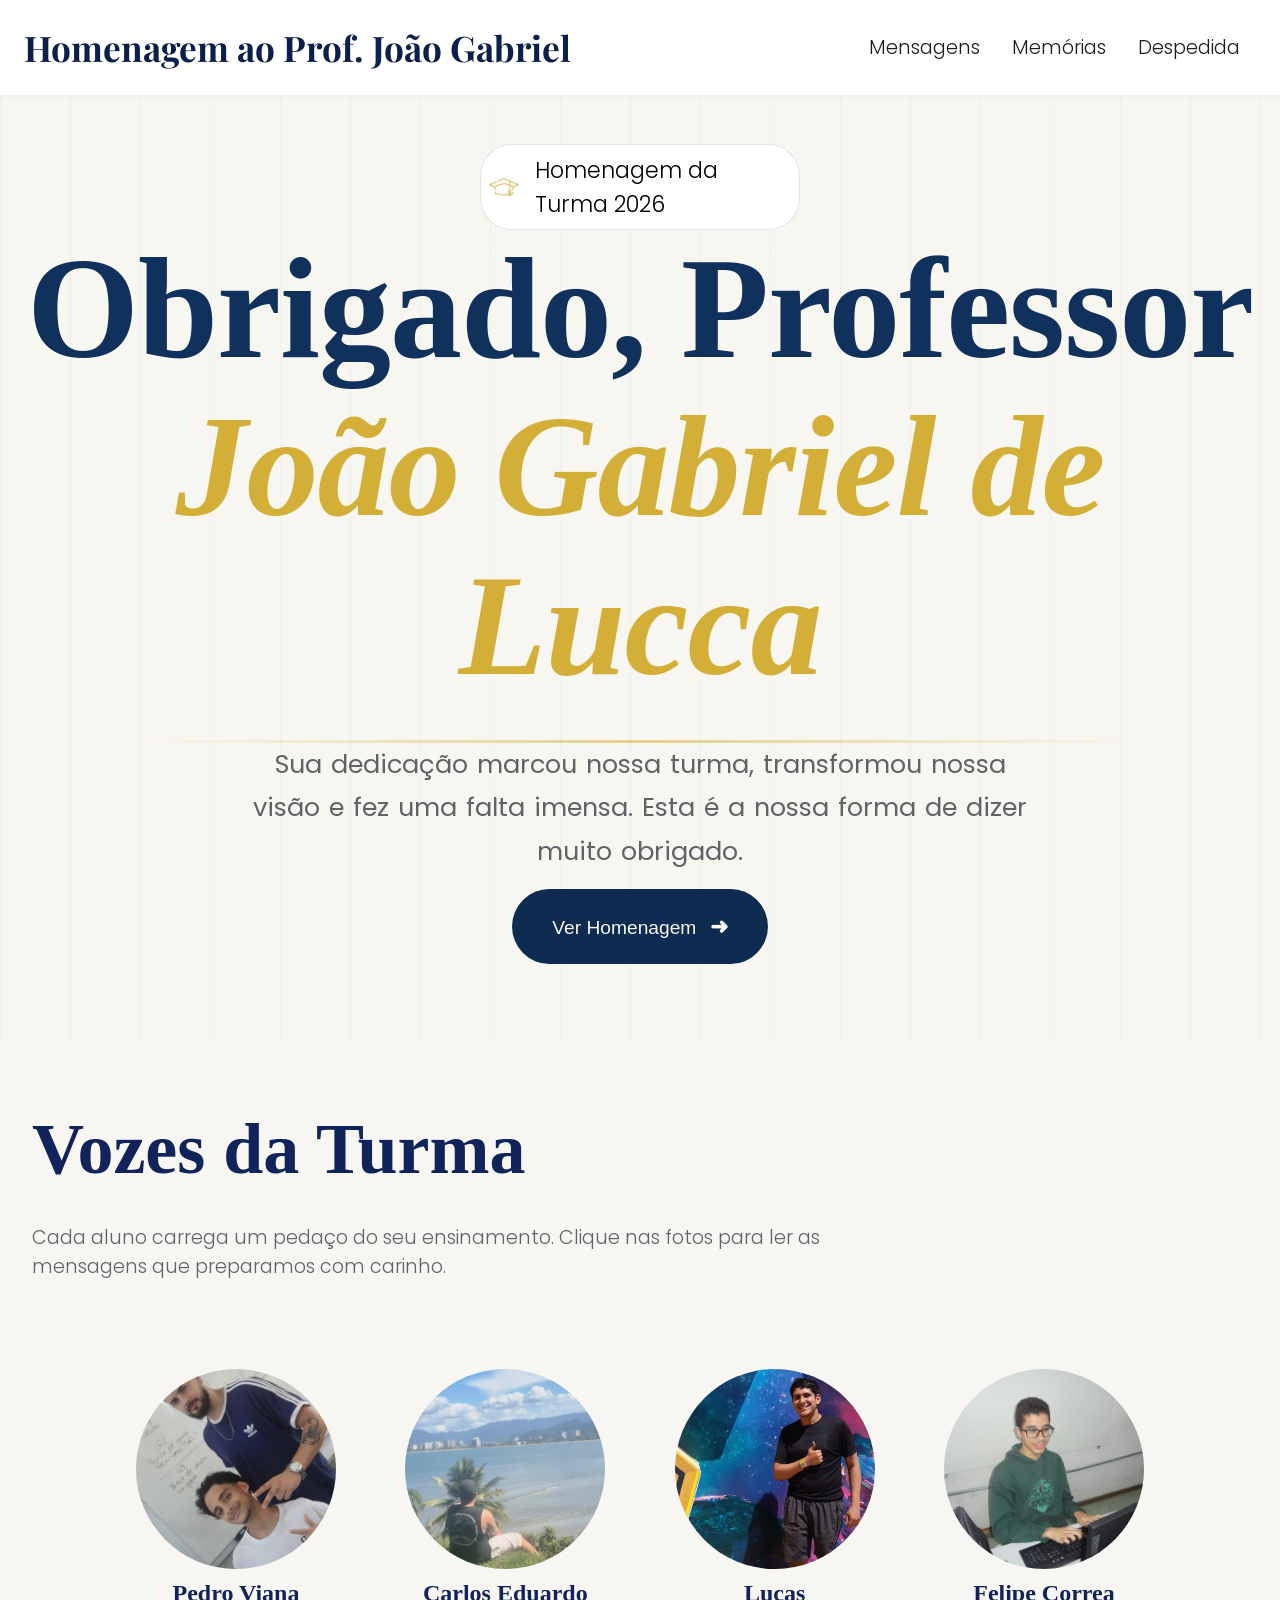
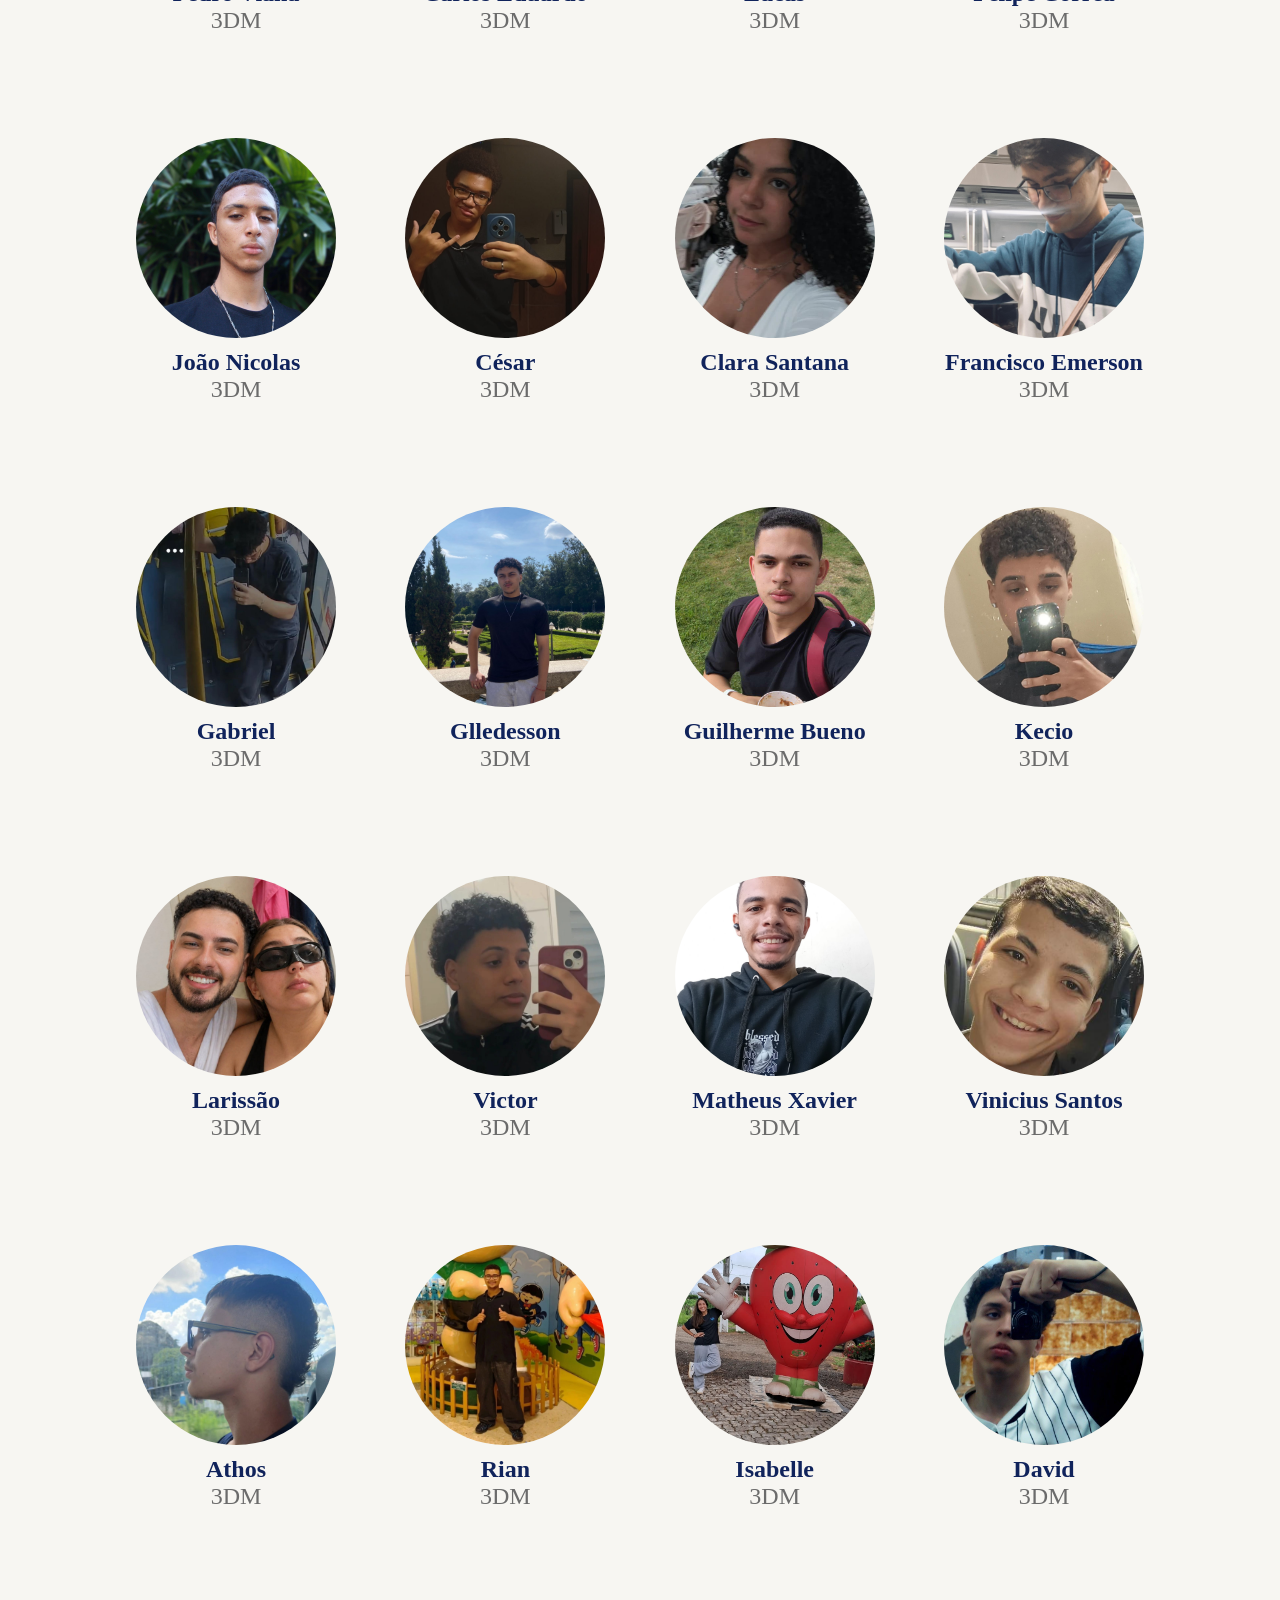
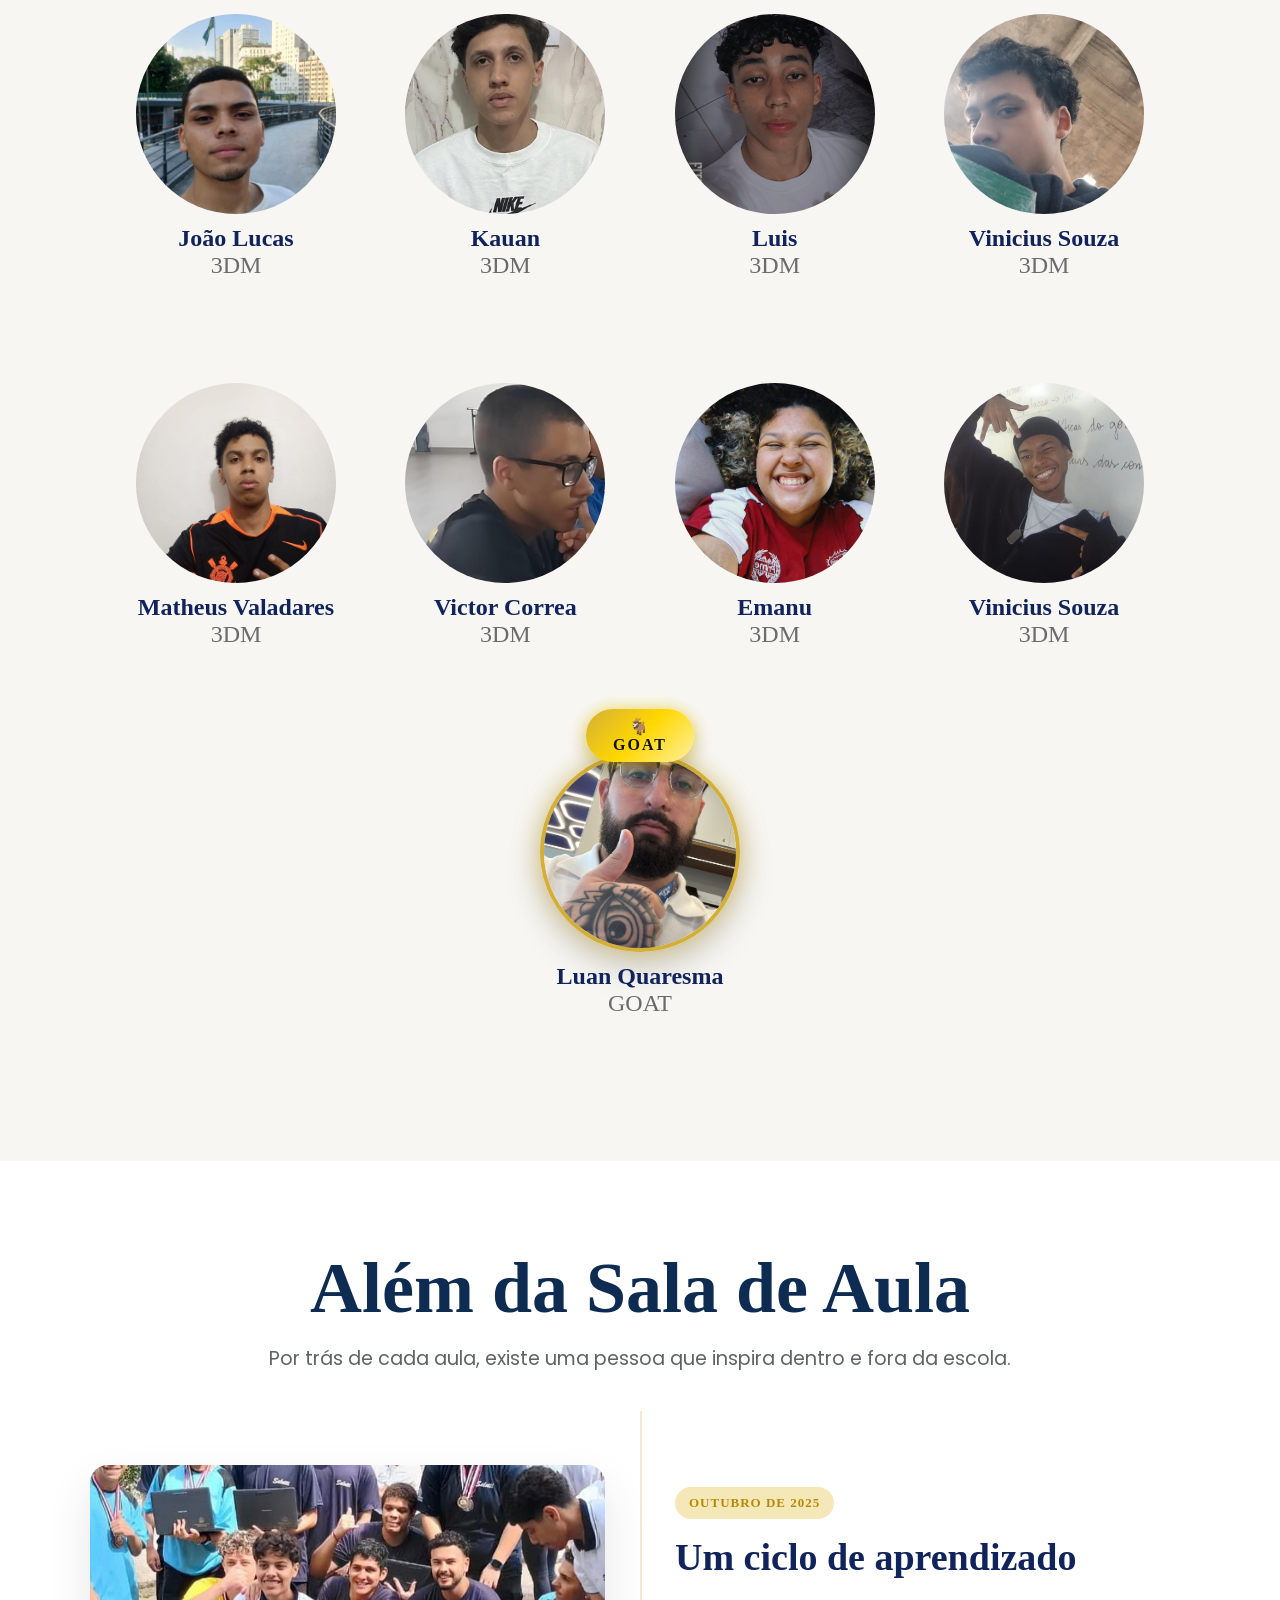
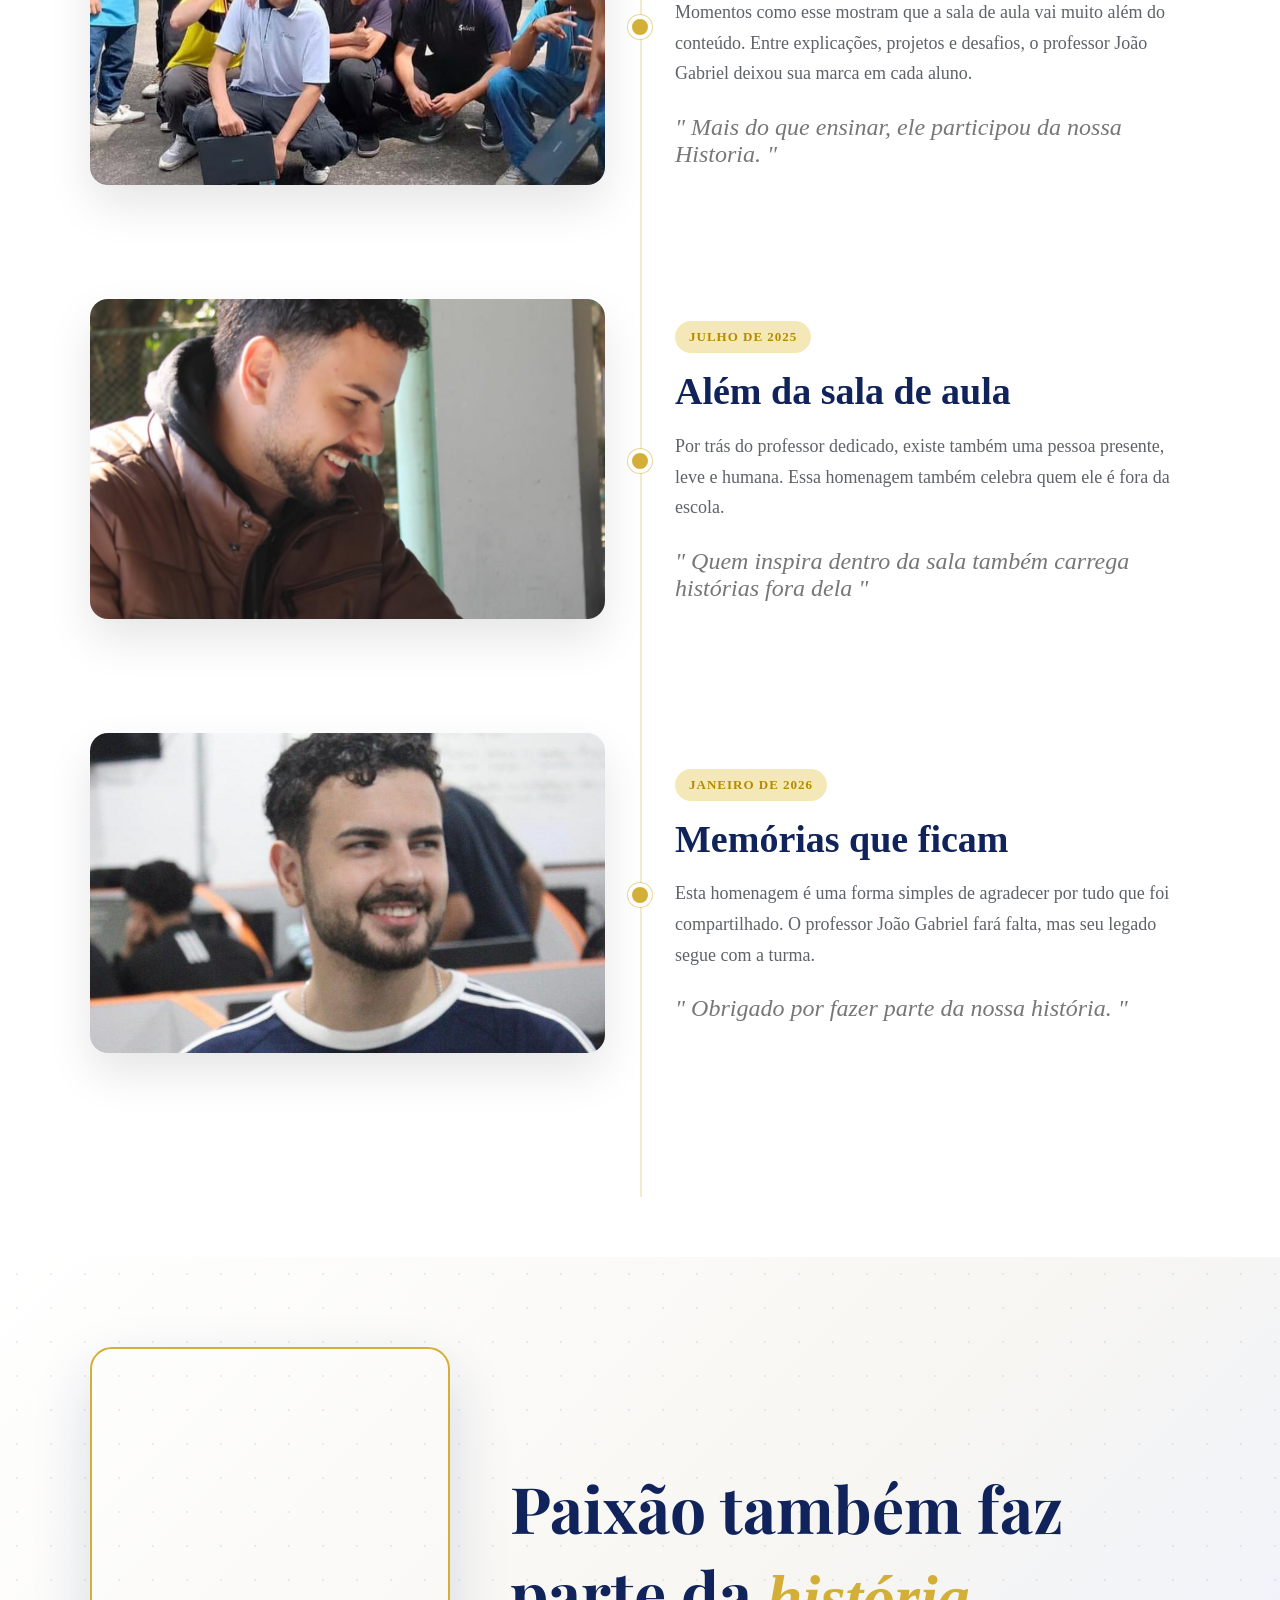
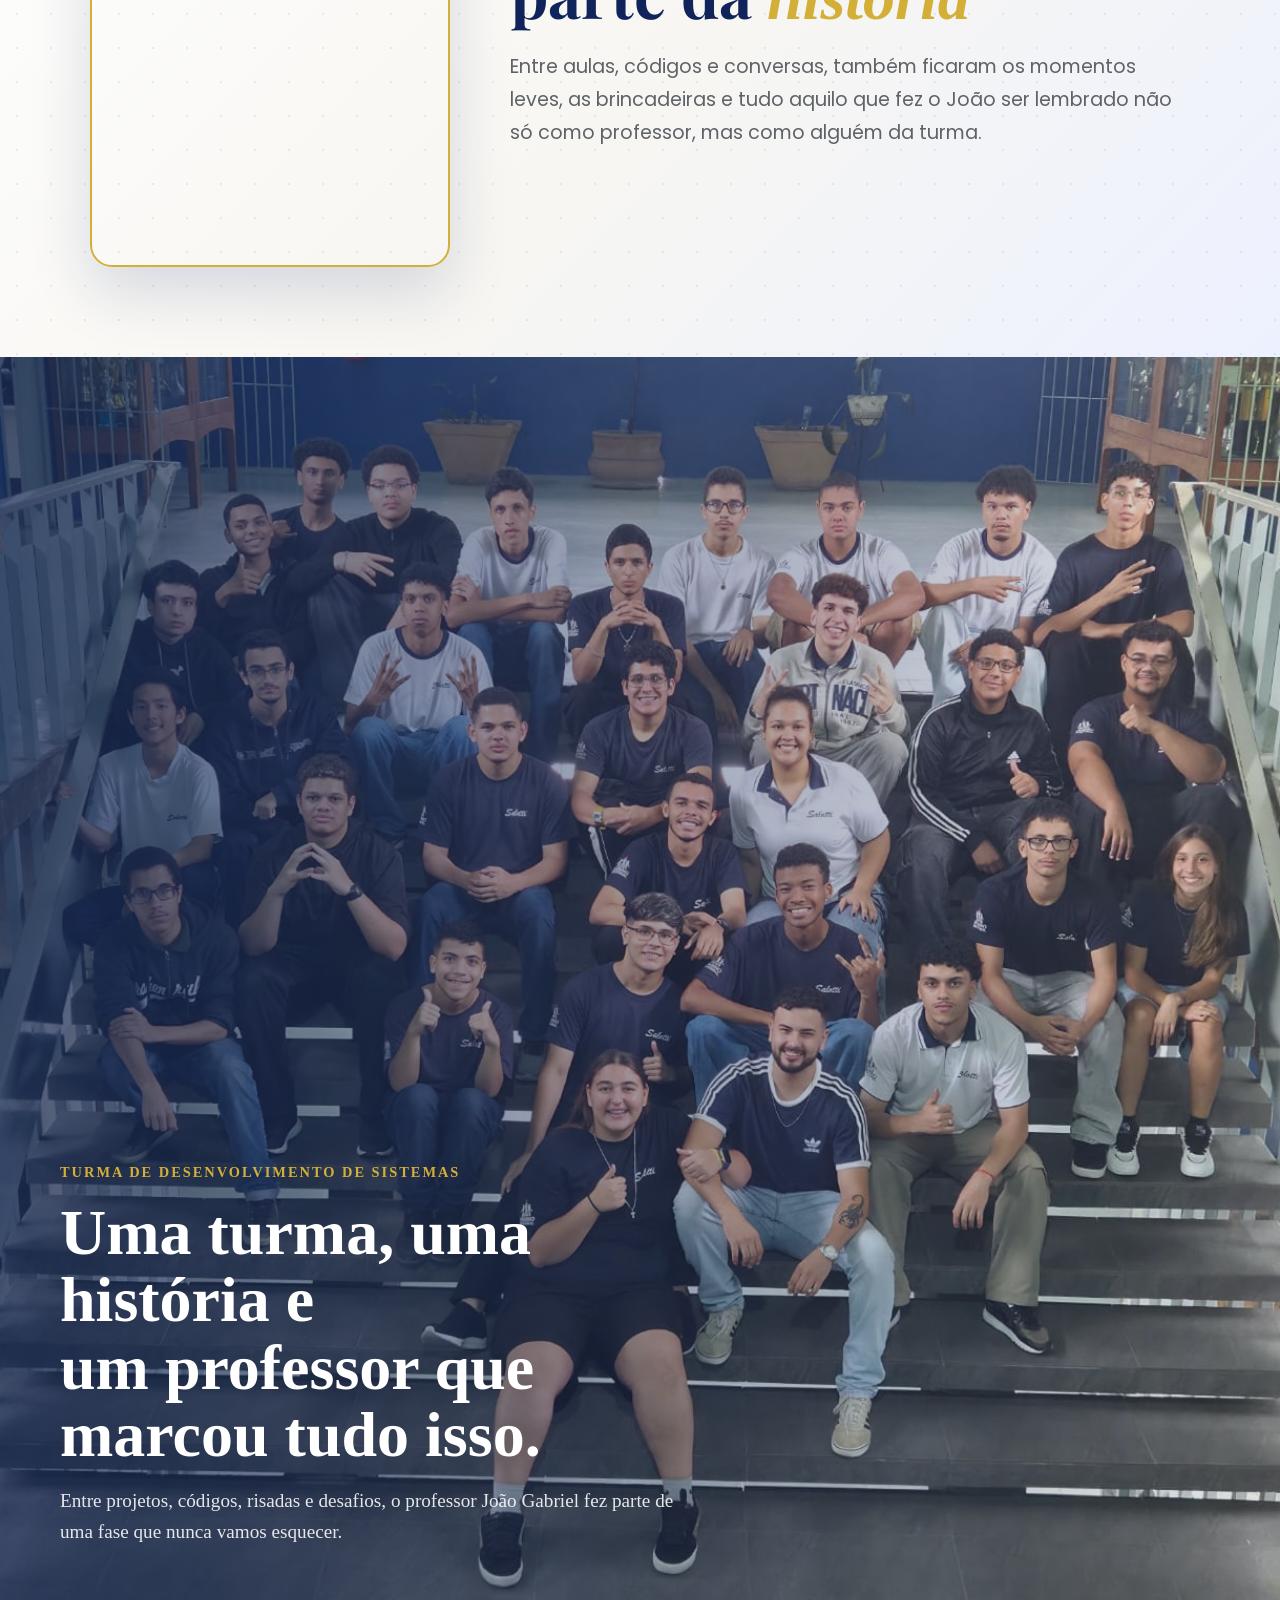
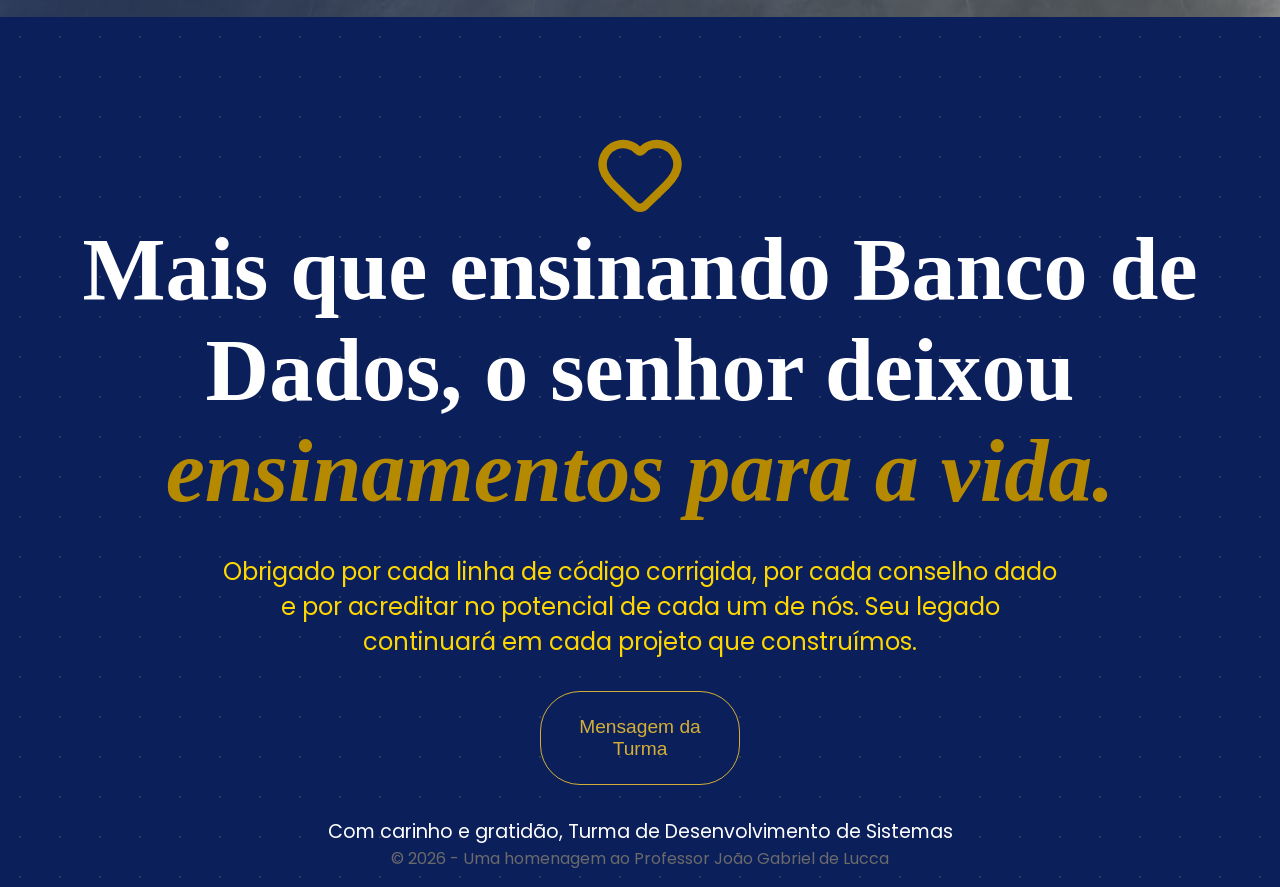
==== commit caafabb2: "FINALMENTE" ====
--- a/index.html
+++ b/index.html
@@ -261,7 +261,7 @@
             </div>
             <div class="aluno">
               <button data-action="pessoa29" class="btn4">
-                <img src="img/Vinícius sousa.jpg" alt="" />
+                <img src="img/gusttavo.jpg" alt="" />
               </button>
               <h1>Vinicius Souza</h1>
               <p>3DM</p>
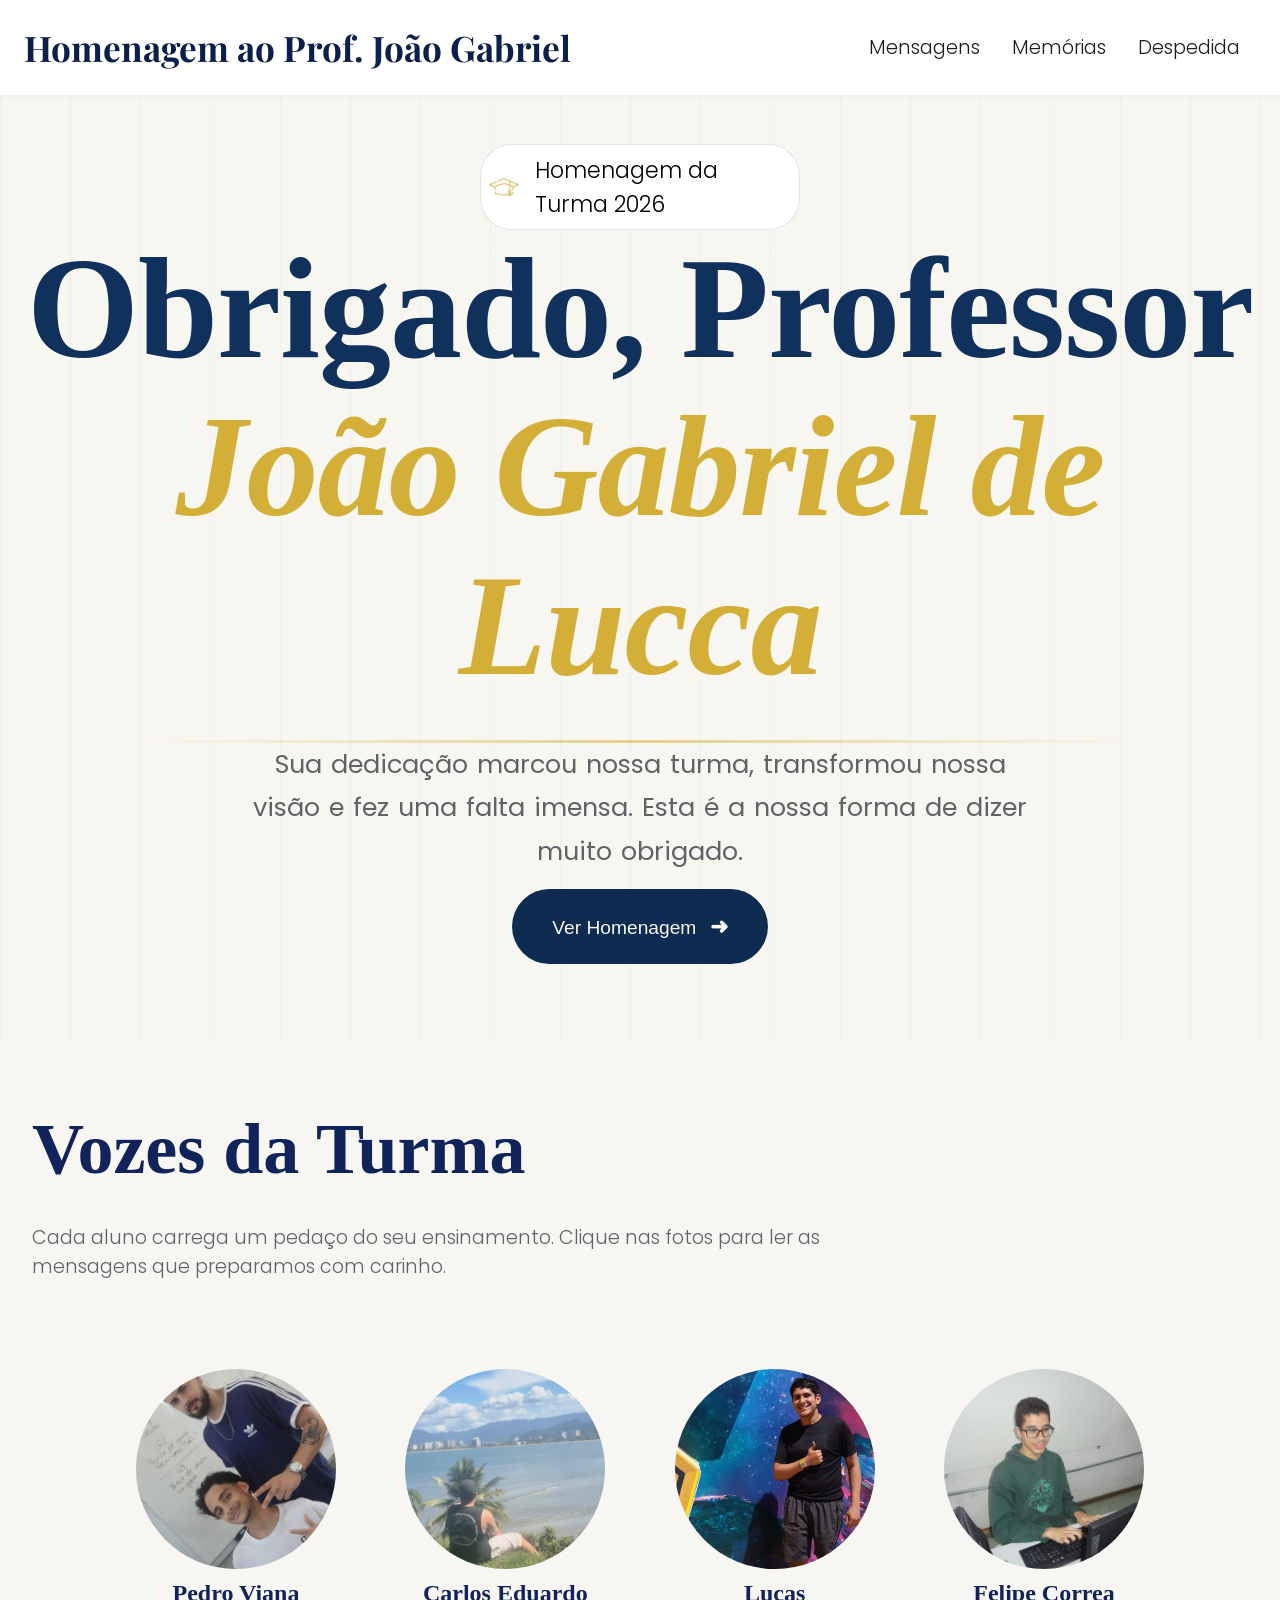
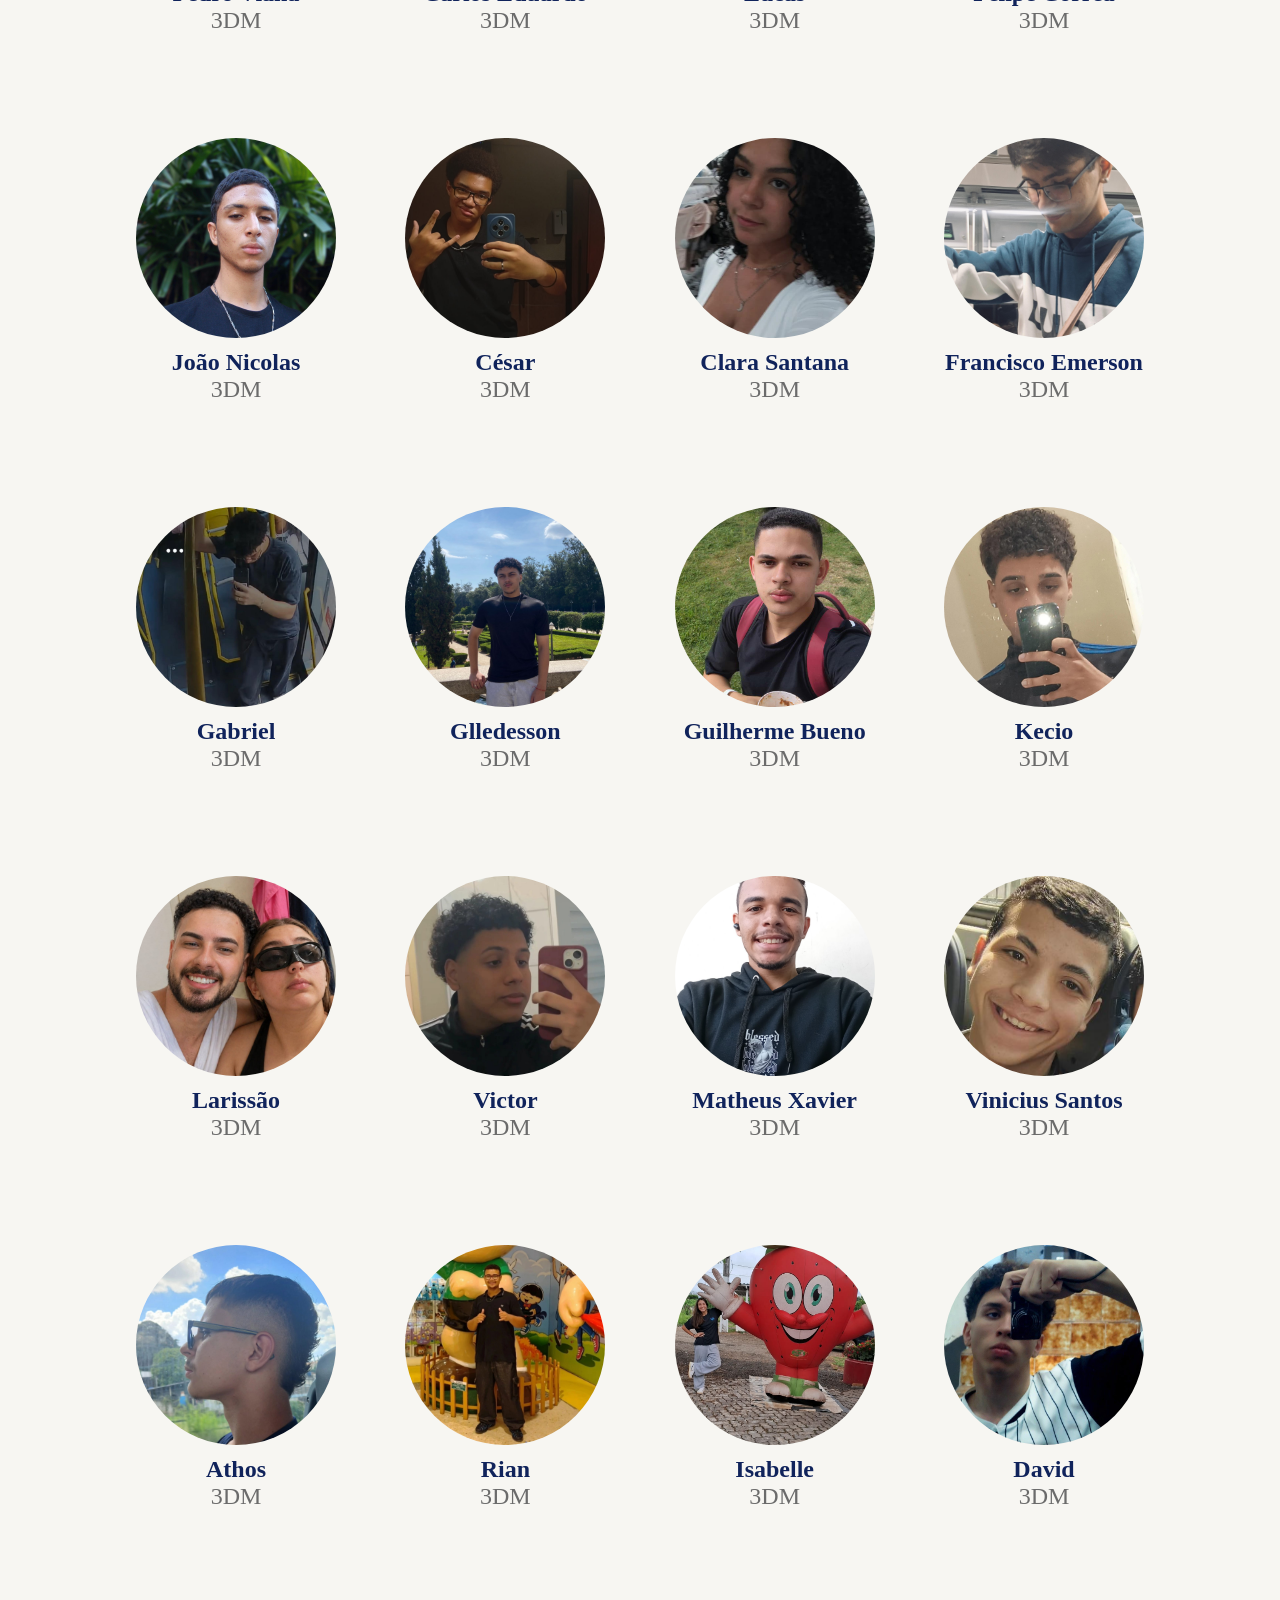
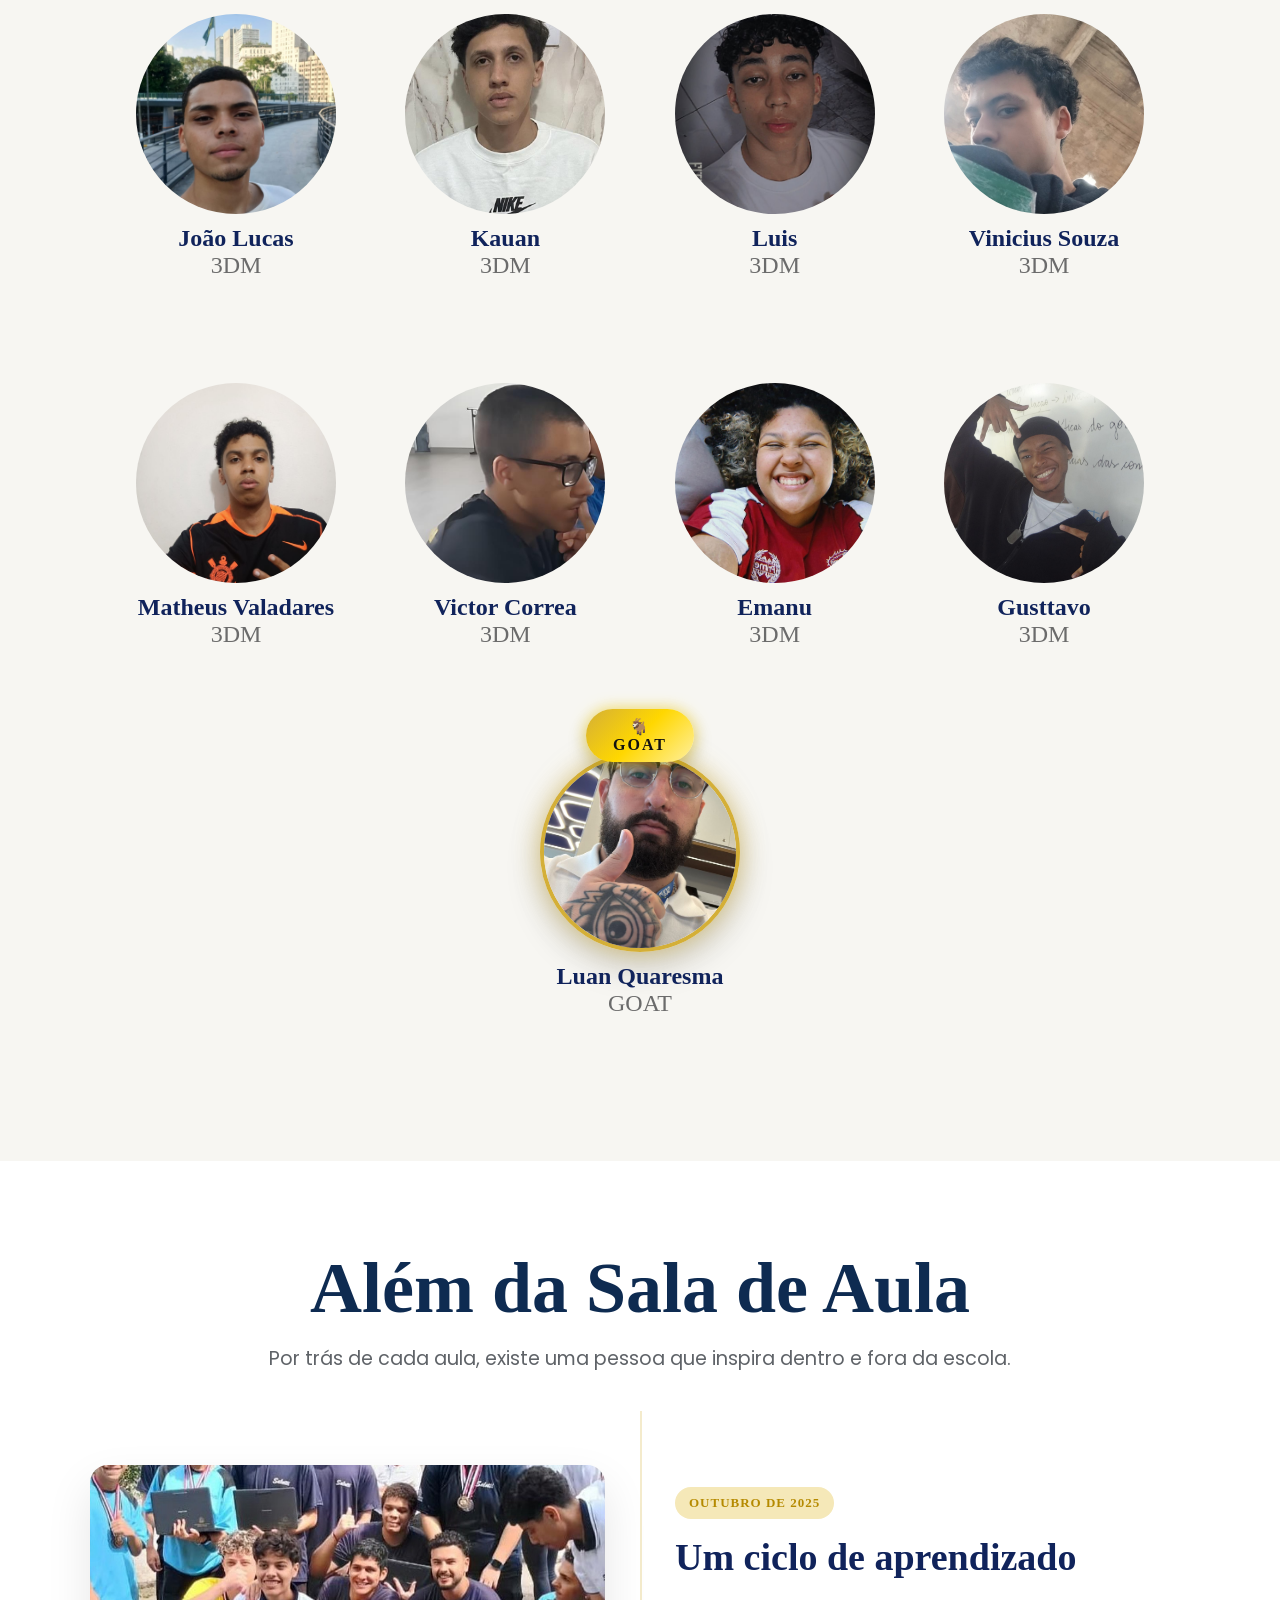
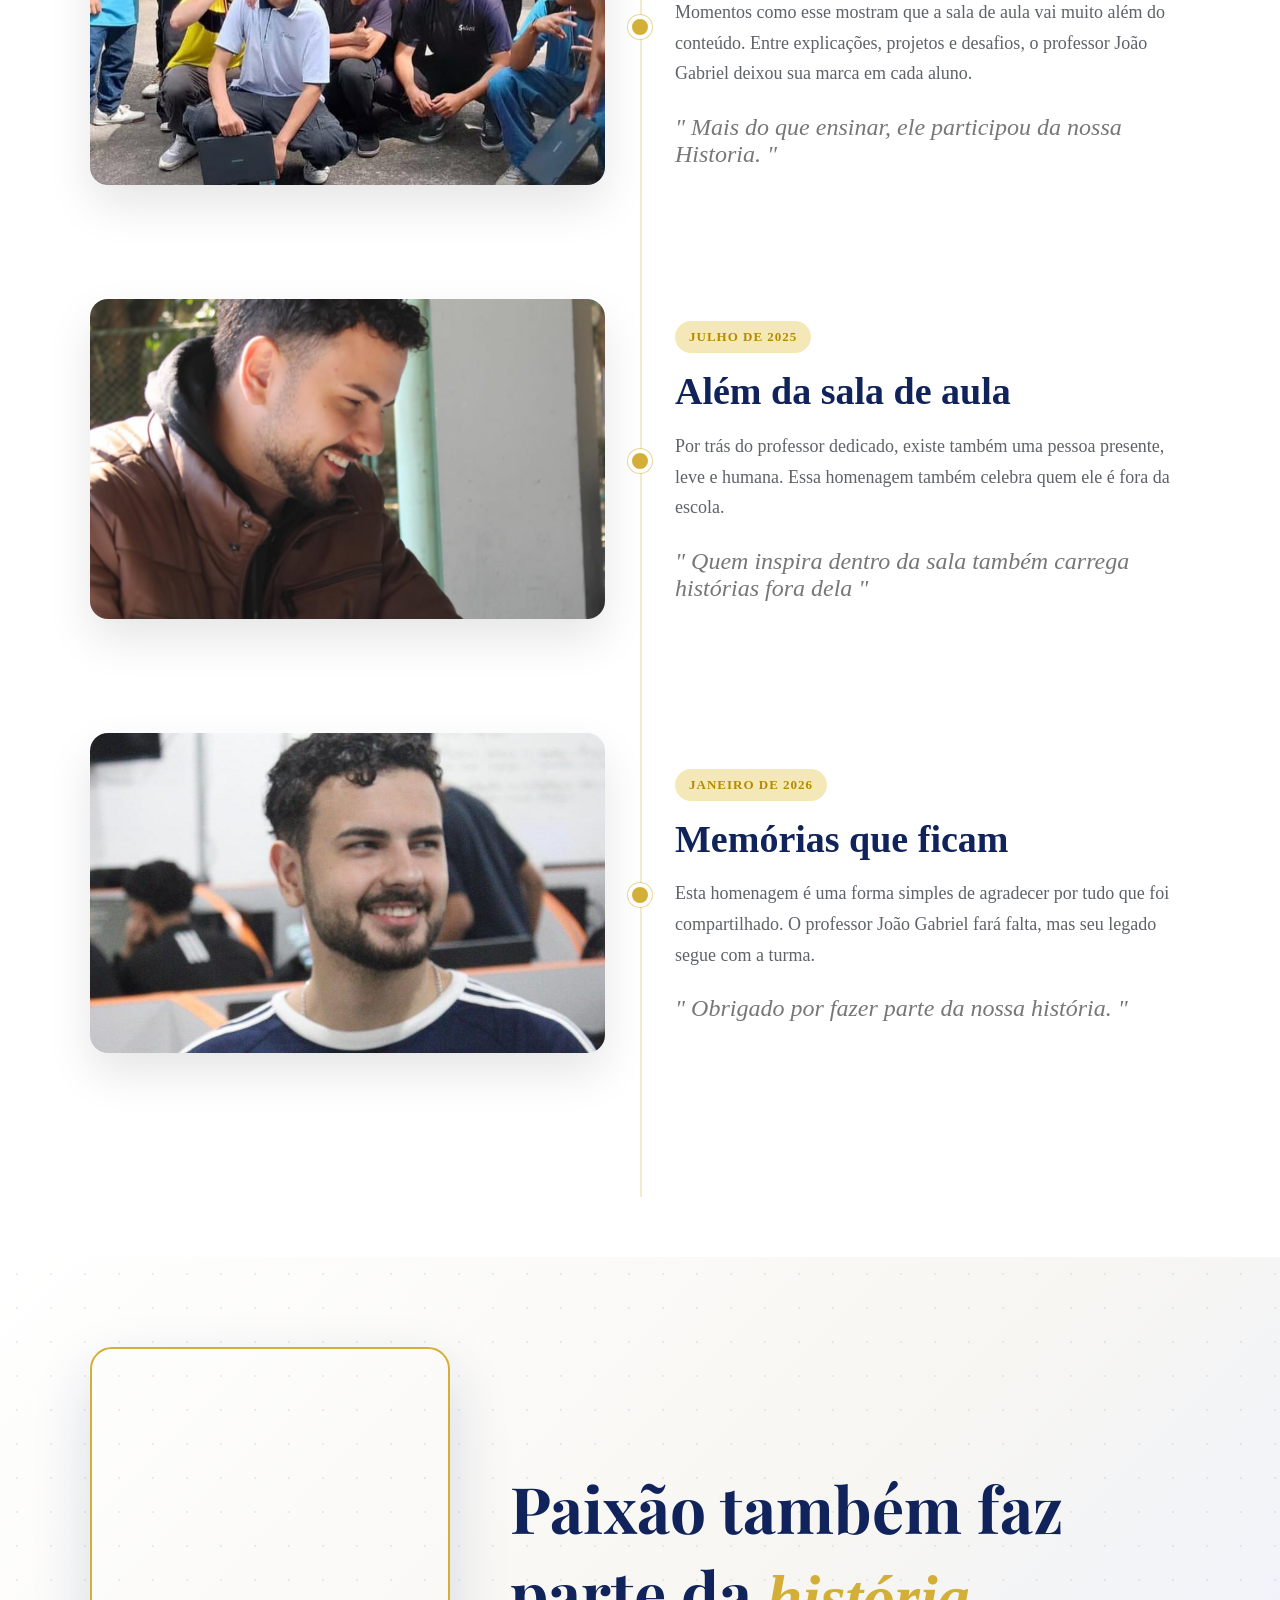
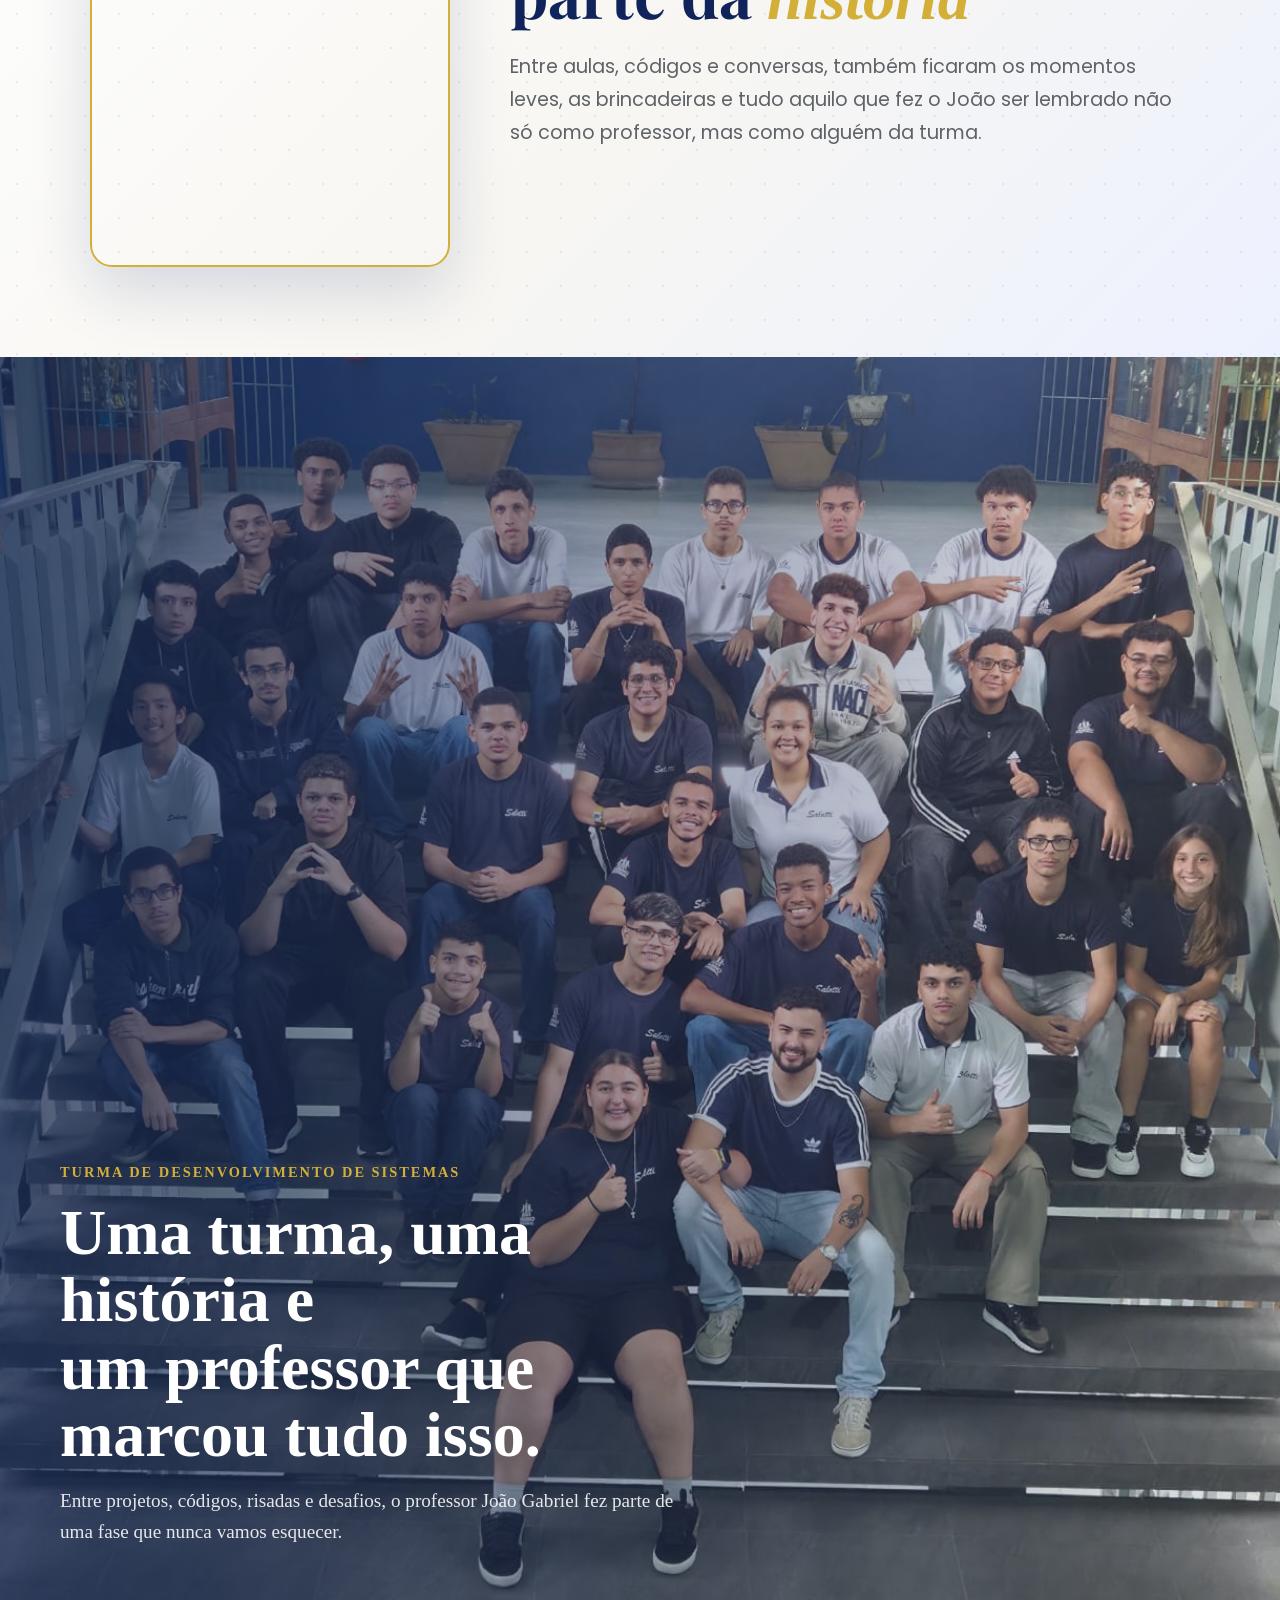
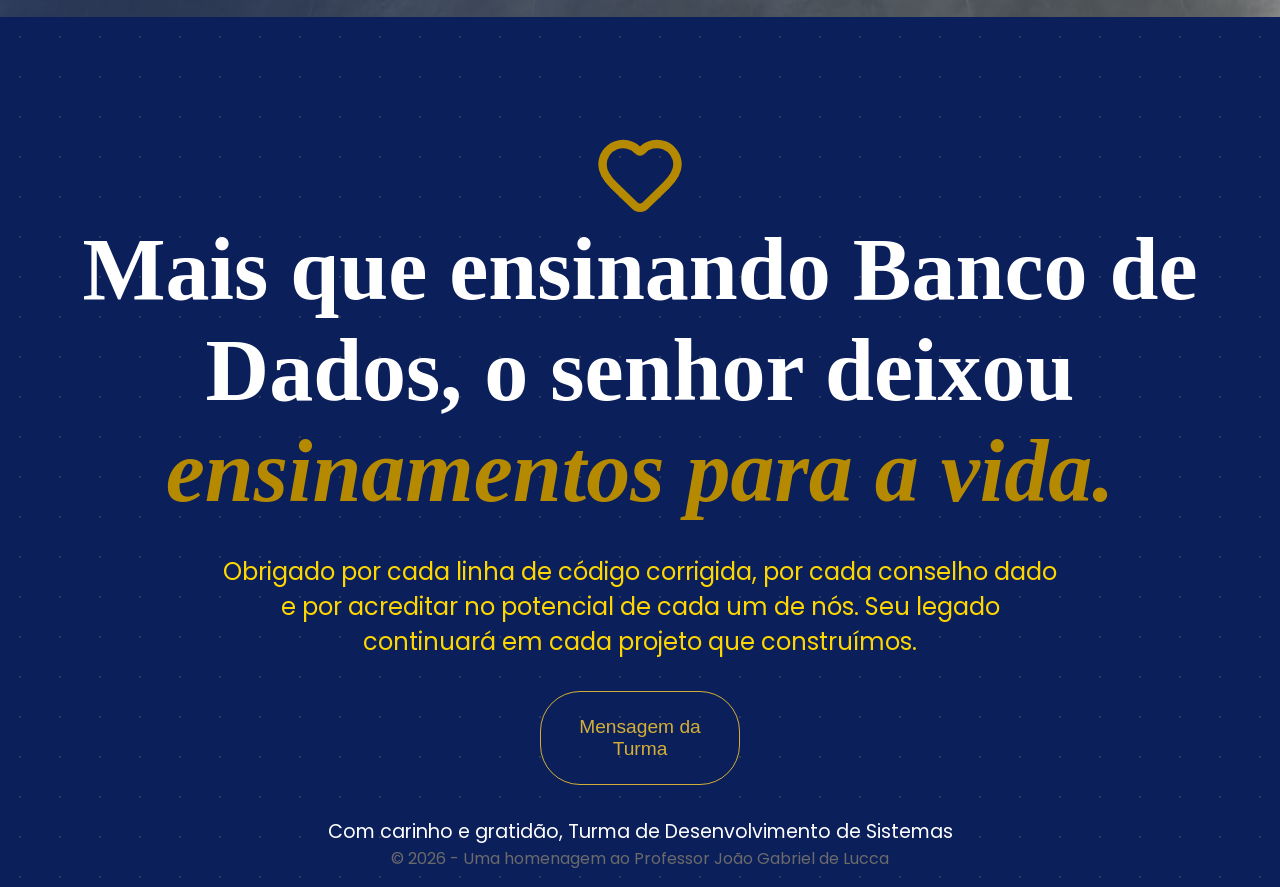
==== commit ec0b3a26: "finalmente conseguimos" ====
--- a/index.html
+++ b/index.html
@@ -263,7 +263,7 @@
               <button data-action="pessoa29" class="btn4">
                 <img src="img/gusttavo.jpg" alt="" />
               </button>
-              <h1>Vinicius Souza</h1>
+              <h1>Gusttavo</h1>
               <p>3DM</p>
             </div>
           </div>
